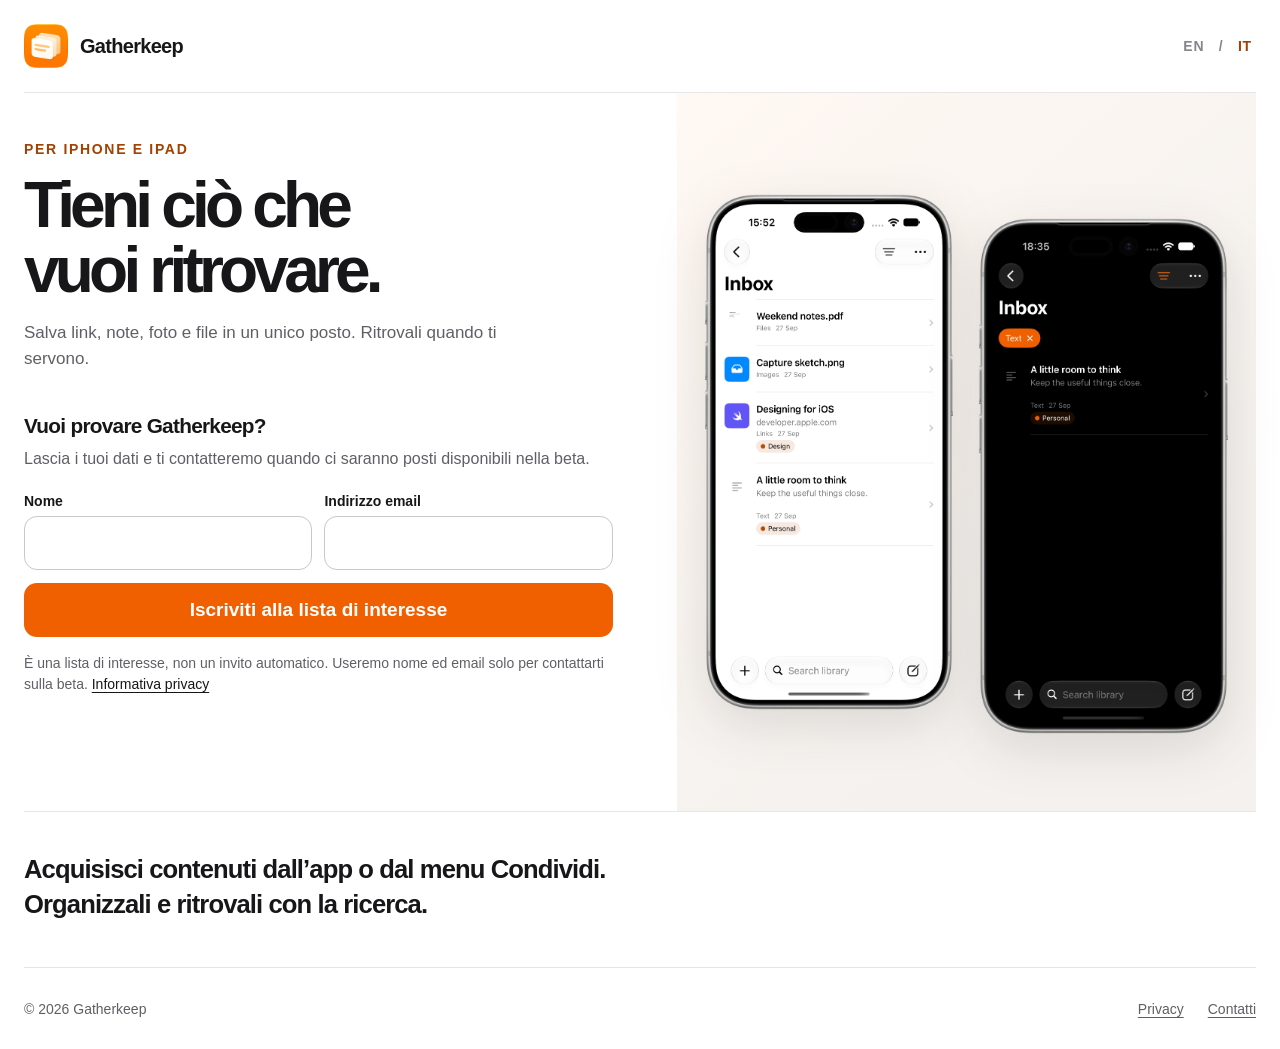
==== it/index.html @ 676057be "Refresh landing page for Gatherkeep brand" ====
<!doctype html>
<html lang="it">
<head>
  <meta charset="utf-8">
  <meta name="viewport" content="width=device-width, initial-scale=1">
  <meta name="theme-color" content="#ffffff" media="(prefers-color-scheme: light)">
  <meta name="theme-color" content="#111113" media="(prefers-color-scheme: dark)">
  <meta name="description" content="Gatherkeep riunisce link, note, foto e file. Lascia i tuoi dati per ricevere notizie sulla beta per iPhone e iPad.">
  <title>Gatherkeep — Tieni ciò che vuoi ritrovare</title>
  <link rel="icon" type="image/png" href="../assets/gatherkeep-icon.png">
  <link rel="canonical" href="https://gerardomaruotti.github.io/gatherkeep-site/it/">
  <link rel="alternate" hreflang="en" href="https://gerardomaruotti.github.io/gatherkeep-site/">
  <link rel="alternate" hreflang="it" href="https://gerardomaruotti.github.io/gatherkeep-site/it/">
  <link rel="stylesheet" href="../assets/style.css">
  <script src="../assets/site.js" defer></script>
</head>
<body>
  <div class="page-shell">
    <header class="site-header">
      <a class="brand" href="./" aria-label="Pagina iniziale Gatherkeep">
        <picture><source media="(prefers-color-scheme: dark)" srcset="../assets/gatherkeep-icon-dark.png"><img src="../assets/gatherkeep-icon.png" width="44" height="44" alt=""></picture>
        <span>Gatherkeep</span>
      </a>
      <nav class="language-nav" aria-label="Lingua">
        <a href="../" lang="en">EN</a>
        <span aria-hidden="true">/</span>
        <a href="./" lang="it" aria-current="page">IT</a>
      </nav>
    </header>

    <main>
      <section class="hero" aria-labelledby="hero-title">
        <div class="hero-copy">
          <p class="eyebrow">Per iPhone e iPad</p>
          <h1 id="hero-title">Tieni ciò che vuoi ritrovare.</h1>
          <p class="intro">Salva link, note, foto e file in un unico posto. Ritrovali quando ti servono.</p>

          <div class="signup-card" id="beta">
            <h2>Vuoi provare Gatherkeep?</h2>
            <p>Lascia i tuoi dati e ti contatteremo quando ci saranno posti disponibili nella beta.</p>
            <form class="signup-form" action="https://formspree.io/f/mvkgrbbk" method="post" data-signup-form data-locale="it">
              <input type="hidden" name="language" value="it">
              <div class="field-row">
                <div class="form-field">
                  <label for="name">Nome</label>
                  <input id="name" name="name" type="text" autocomplete="name" maxlength="120" required>
                </div>
                <div class="form-field">
                  <label for="email">Indirizzo email</label>
                  <input id="email" name="email" type="email" autocomplete="email" maxlength="254" required>
                </div>
              </div>
              <div class="honeypot" aria-hidden="true"><label for="company">Azienda</label><input id="company" name="_gotcha" type="text" tabindex="-1" autocomplete="off"></div>
              <button class="submit-button" type="submit">Iscriviti alla lista di interesse</button>
              <p class="form-message" data-form-message role="status" aria-live="polite" tabindex="-1"></p>
            </form>
            <p class="privacy-hint">È una lista di interesse, non un invito automatico. Useremo nome ed email solo per contattarti sulla beta. <a href="privacy/">Informativa privacy</a></p>
          </div>
        </div>

        <div class="visual-panel">
          <div class="screen-gallery">
            <img class="app-screen" src="../assets/library-framed.png" width="1350" height="2760" alt="La schermata Inbox di Gatherkeep con file, un'immagine, un link e una nota con tag di esempio" fetchpriority="high">
            <img class="app-screen app-screen-filter" src="../assets/filter-framed.png" width="1350" height="2760" alt="La schermata Inbox di Gatherkeep filtrata alle note testuali, con il filtro arancione" loading="lazy">
          </div>
        </div>
      </section>

      <section class="closing" aria-label="Cosa puoi fare con Gatherkeep">
        <p>Acquisisci contenuti dall’app o dal menu Condividi. Organizzali e ritrovali con la ricerca.</p>
      </section>
    </main>

    <footer class="site-footer">
      <span>© <span data-year>2026</span> Gatherkeep</span>
      <a href="privacy/">Privacy</a>
      <a href="mailto:maruotti@icloud.com">Contatti</a>
    </footer>
  </div>
</body>
</html>
---- assets/style.css ----
:root {
  color-scheme: light;
  --accent: #f06000;
  --accent-ink: #a34100;
  --ink: #171719;
  --muted: #5f6065;
  --line: #e6e6e8;
  --soft: #f6f6f7;
  font-family: -apple-system, BlinkMacSystemFont, "Segoe UI", sans-serif;
  font-size: 16px;
}

* { box-sizing: border-box; }
html { scroll-behavior: smooth; }
body { margin: 0; background: #fff; color: var(--ink); }
button, input { font: inherit; }
a { color: inherit; text-underline-offset: .2em; }
a:hover { color: var(--accent-ink); }
button:focus-visible, input:focus-visible, a:focus-visible { outline: 3px solid var(--accent); outline-offset: 3px; }
.page-shell { width: min(100% - 3rem, 1320px); margin: 0 auto; }
.site-header { min-height: 92px; display: flex; align-items: center; justify-content: space-between; gap: 2rem; }
.brand { display: inline-flex; align-items: center; gap: .75rem; text-decoration: none; font-size: 1.25rem; font-weight: 720; letter-spacing: -.035em; }
.brand picture { display: block; }
.brand img { border-radius: 11px; display: block; }
.language-nav { display: flex; align-items: center; gap: .65rem; color: #85858a; font-size: .875rem; font-weight: 700; letter-spacing: .06em; }
.language-nav a { text-decoration: none; padding: .4rem .25rem; }
.language-nav a[aria-current="page"] { color: var(--accent-ink); }
.hero { display: grid; grid-template-columns: minmax(0, 1.06fr) minmax(0, .94fr); min-height: 720px; border-top: 1px solid var(--line); border-bottom: 1px solid var(--line); }
.hero-copy { min-width: 0; padding: 3rem clamp(2rem, 5vw, 5rem) 3rem 0; align-self: start; }
.eyebrow { margin: 0; color: var(--accent-ink); font-size: .875rem; font-weight: 750; letter-spacing: .12em; text-transform: uppercase; }
h1 { max-width: 12ch; margin: 1rem 0 1.1rem; font-size: clamp(3.2rem, 5vw, 5.2rem); line-height: 1.01; letter-spacing: -.075em; font-weight: 760; }
.intro { max-width: 32rem; margin: 0; color: var(--muted); font-size: clamp(1.0625rem, 1.3vw, 1.25rem); line-height: 1.55; }
.signup-card { max-width: 38rem; margin-top: 2.5rem; }
.signup-card h2 { margin: 0 0 .5rem; font-size: 1.3rem; line-height: 1.25; letter-spacing: -.035em; }
.signup-card > p { color: var(--muted); line-height: 1.5; margin: 0 0 1.4rem; }
.field-row { display: grid; grid-template-columns: 1fr 1fr; gap: .75rem; }
.form-field { display: flex; flex-direction: column; gap: .45rem; min-width: 0; }
.form-field label { font-size: .875rem; font-weight: 650; }
.form-field input { height: 3.35rem; width: 100%; border: 1px solid #c8c8cc; border-radius: .8rem; padding: 0 .9rem; background: white; color: var(--ink); }
.form-field input:hover { border-color: #959599; }
.submit-button { margin-top: .85rem; min-height: 3.35rem; width: 100%; border: 0; border-radius: .8rem; padding: .75rem 1rem; background: var(--accent); color: white; font-size: 1.1875rem; font-weight: 720; cursor: pointer; }
.submit-button:hover { background: #a34100; }
.submit-button:disabled { cursor: wait; opacity: .7; }
.form-message { min-height: 0; margin: .8rem 0 0; font-size: .925rem; line-height: 1.5; }
.form-message:empty { display: none; }
.form-message[data-state="success"] { color: #176c42; }
.form-message[data-state="error"] { color: #ae2b1d; }
.signup-card .privacy-hint { margin: 1rem 0 0; font-size: .875rem; line-height: 1.5; }
.privacy-hint a { color: var(--ink); }
.visual-panel { display: grid; place-items: center; min-width: 0; padding: 2.5rem 1.5rem; background: linear-gradient(140deg, #fff8f3, #f4f1ee 75%); }
.screen-gallery { width: min(100%, 560px); display: flex; align-items: center; justify-content: center; gap: clamp(.5rem, 2vw, 1.25rem); }
.app-screen { display: block; width: min(48%, 270px); height: auto; filter: drop-shadow(0 15px 25px #241e1a20); }
.app-screen-filter { transform: translateY(1.5rem); }
.closing { padding: 2.5rem 0 2.8rem; }
.closing p { max-width: 44rem; margin: 0; font-size: clamp(1.2rem, 2vw, 1.75rem); font-weight: 620; line-height: 1.38; letter-spacing: -.035em; }
.site-footer { display: flex; gap: 1.5rem; align-items: center; min-height: 82px; border-top: 1px solid var(--line); color: var(--muted); font-size: .875rem; }
.site-footer a { color: inherit; }
.site-footer a:first-of-type { margin-left: auto; }
.honeypot { position: absolute; left: -10000px; width: 1px; height: 1px; overflow: hidden; }

.privacy-page { max-width: 720px; min-height: calc(100svh - 190px); padding: clamp(3rem, 7vw, 6rem) 0; }
.privacy-page h1 { max-width: none; font-size: clamp(2.6rem, 5vw, 4.5rem); }
.privacy-page h2 { margin: 2.2rem 0 .5rem; font-size: 1.2rem; }
.privacy-page p, .privacy-page li { color: var(--muted); font-size: 1rem; line-height: 1.65; }
.privacy-page ul { padding-left: 1.4rem; }

@media (max-width: 900px) {
  .hero { display: flex; flex-direction: column; }
  .hero-copy { padding: 4rem 0 3.75rem; }
  h1 { max-width: 13ch; }
  .visual-panel { min-height: 560px; }
}
@media (max-width: 600px) {
  .page-shell { width: min(100% - 2rem, 1320px); }
  .site-header { min-height: 82px; }
  .brand { font-size: 1.15rem; }
  .brand img { width: 38px; height: 38px; }
  .hero-copy { padding: 3rem 0 3.25rem; }
  h1 { font-size: clamp(3.05rem, 12vw, 4.6rem); max-width: 12ch; }
  .field-row { grid-template-columns: 1fr; gap: .9rem; }
  .signup-card { margin-top: 3rem; }
  .visual-panel { min-height: 440px; padding: 2.5rem .6rem; }
  .closing { padding: 2rem 0; }
  .site-footer { flex-wrap: wrap; gap: 1rem; padding: 1.5rem 0; }
  .site-footer a:first-of-type { margin-left: 0; }
  .site-footer span:first-child { flex-basis: 100%; }
}
@media (prefers-reduced-motion: reduce) { html { scroll-behavior: auto; } }
@media (prefers-color-scheme: dark) {
  :root { color-scheme: dark; --ink: #f5f5f6; --muted: #b6b6bb; --line: #38383d; --soft: #242428; --accent-ink: #ffb366; }
  body { background: #111113; }
  .language-nav { color: #a3a3a9; }
  .form-field input { background: #1f1f23; border-color: #68686e; color: var(--ink); }
  .form-field input:hover { border-color: #a1a1a8; }
  .form-message[data-state="success"] { color: #8ad9aa; }
  .form-message[data-state="error"] { color: #ff9c91; }
  .visual-panel { background: linear-gradient(140deg, #292626, #1b1b1e 70%); }
}
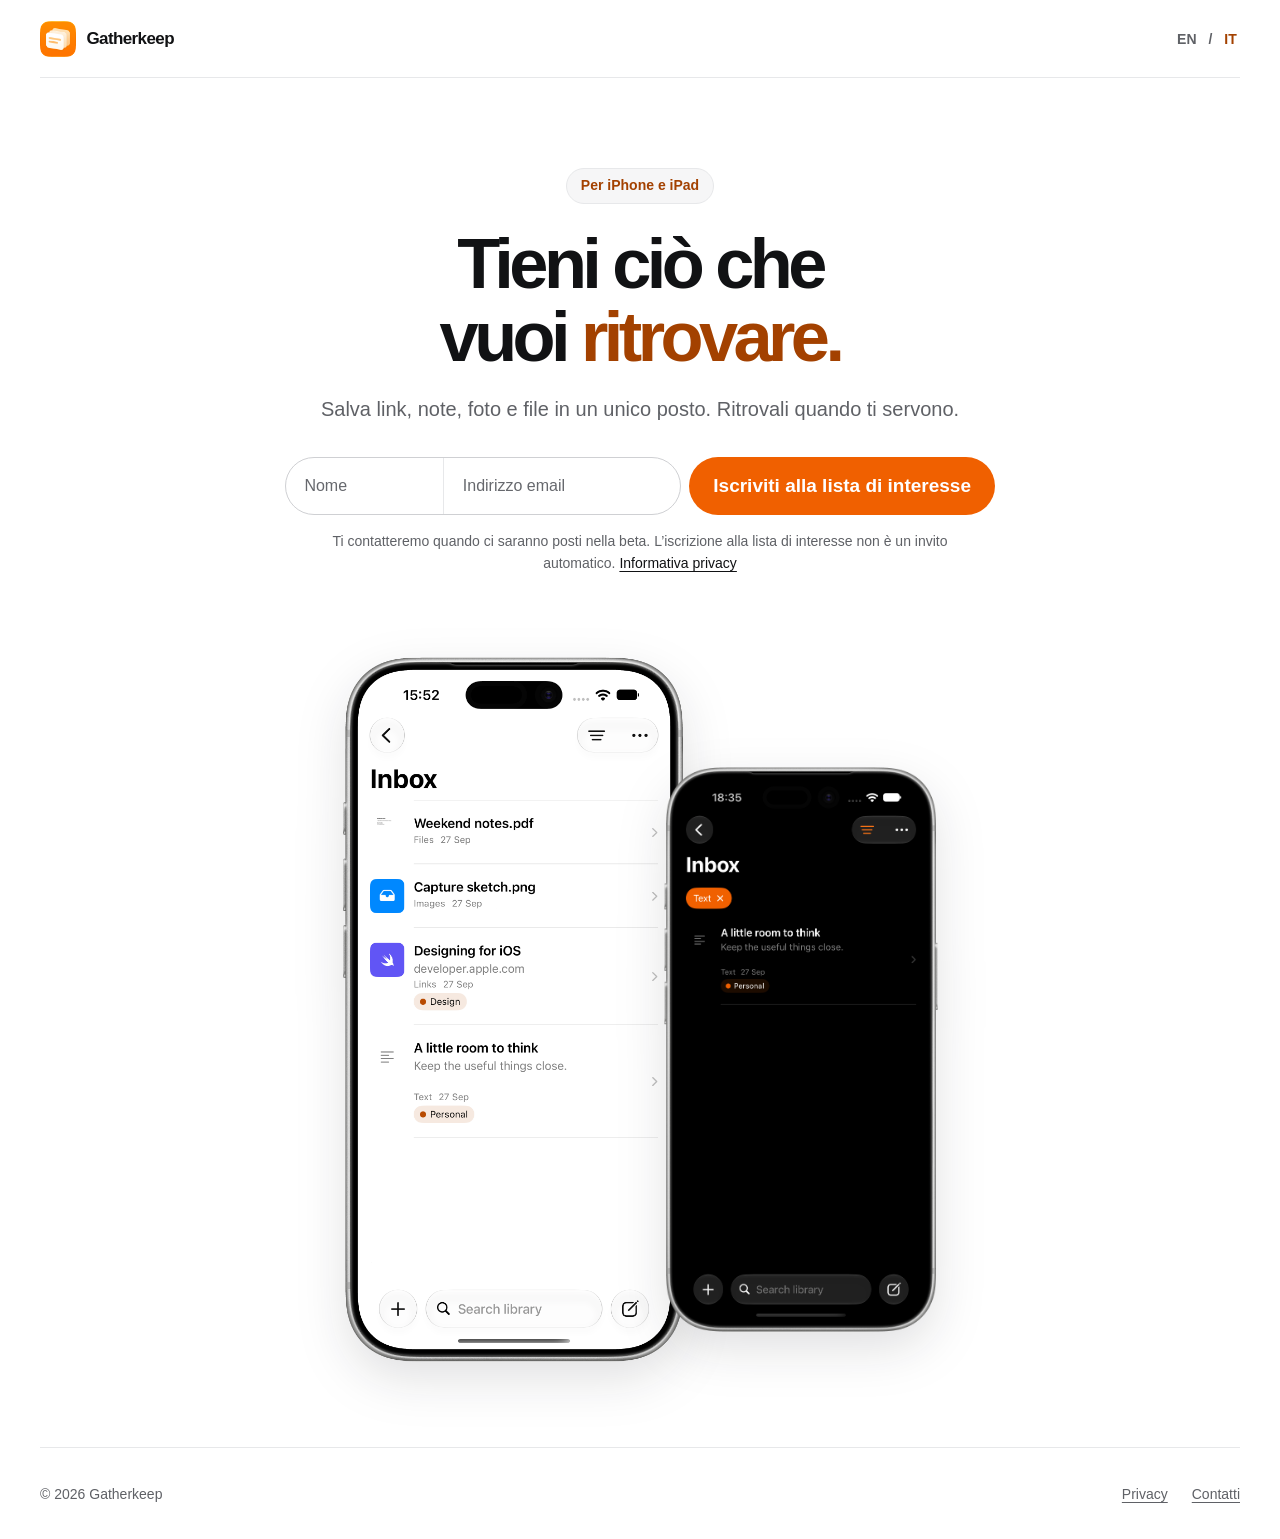
==== commit 7c05ba1c: "Simplify landing page around centered signup hero" ====
--- a/it/index.html
+++ b/it/index.html
@@ -32,29 +32,27 @@
       <section class="hero" aria-labelledby="hero-title">
         <div class="hero-copy">
           <p class="eyebrow">Per iPhone e iPad</p>
-          <h1 id="hero-title">Tieni ciò che vuoi ritrovare.</h1>
+          <h1 id="hero-title">Tieni ciò che vuoi <span class="accent-word">ritrovare.</span></h1>
           <p class="intro">Salva link, note, foto e file in un unico posto. Ritrovali quando ti servono.</p>
 
           <div class="signup-card" id="beta">
-            <h2>Vuoi provare Gatherkeep?</h2>
-            <p>Lascia i tuoi dati e ti contatteremo quando ci saranno posti disponibili nella beta.</p>
-            <form class="signup-form" action="https://formspree.io/f/mvkgrbbk" method="post" data-signup-form data-locale="it">
+            <form class="signup-form" action="https://formspree.io/f/mvkgrbbk" method="post" aria-label="Iscriviti alla lista di interesse per la beta" data-signup-form data-locale="it">
               <input type="hidden" name="language" value="it">
               <div class="field-row">
                 <div class="form-field">
                   <label for="name">Nome</label>
-                  <input id="name" name="name" type="text" autocomplete="name" maxlength="120" required>
+                  <input id="name" name="name" type="text" autocomplete="name" placeholder="Nome" maxlength="120" required>
                 </div>
                 <div class="form-field">
                   <label for="email">Indirizzo email</label>
-                  <input id="email" name="email" type="email" autocomplete="email" maxlength="254" required>
+                  <input id="email" name="email" type="email" autocomplete="email" placeholder="Indirizzo email" maxlength="254" required>
                 </div>
               </div>
               <div class="honeypot" aria-hidden="true"><label for="company">Azienda</label><input id="company" name="_gotcha" type="text" tabindex="-1" autocomplete="off"></div>
               <button class="submit-button" type="submit">Iscriviti alla lista di interesse</button>
               <p class="form-message" data-form-message role="status" aria-live="polite" tabindex="-1"></p>
             </form>
-            <p class="privacy-hint">È una lista di interesse, non un invito automatico. Useremo nome ed email solo per contattarti sulla beta. <a href="privacy/">Informativa privacy</a></p>
+            <p class="privacy-hint">Ti contatteremo quando ci saranno posti nella beta. L’iscrizione alla lista di interesse non è un invito automatico. <a href="privacy/">Informativa privacy</a></p>
           </div>
         </div>
 
@@ -66,9 +64,6 @@
         </div>
       </section>
 
-      <section class="closing" aria-label="Cosa puoi fare con Gatherkeep">
-        <p>Acquisisci contenuti dall’app o dal menu Condividi. Organizzali e ritrovali con la ricerca.</p>
-      </section>
     </main>
 
     <footer class="site-footer">
--- a/assets/style.css
+++ b/assets/style.css
@@ -2,97 +2,97 @@
   color-scheme: light;
   --accent: #f06000;
   --accent-ink: #a34100;
-  --ink: #171719;
-  --muted: #5f6065;
-  --line: #e6e6e8;
+  --ink: #111214;
+  --muted: #5f6166;
+  --line: #e7e8ea;
   --soft: #f6f6f7;
+  --surface: #ffffff;
   font-family: -apple-system, BlinkMacSystemFont, "Segoe UI", sans-serif;
   font-size: 16px;
 }
 
 * { box-sizing: border-box; }
 html { scroll-behavior: smooth; }
-body { margin: 0; background: #fff; color: var(--ink); }
+body { margin: 0; background: var(--surface); color: var(--ink); }
 button, input { font: inherit; }
 a { color: inherit; text-underline-offset: .2em; }
 a:hover { color: var(--accent-ink); }
-button:focus-visible, input:focus-visible, a:focus-visible { outline: 3px solid var(--accent); outline-offset: 3px; }
-.page-shell { width: min(100% - 3rem, 1320px); margin: 0 auto; }
-.site-header { min-height: 92px; display: flex; align-items: center; justify-content: space-between; gap: 2rem; }
-.brand { display: inline-flex; align-items: center; gap: .75rem; text-decoration: none; font-size: 1.25rem; font-weight: 720; letter-spacing: -.035em; }
-.brand picture { display: block; }
-.brand img { border-radius: 11px; display: block; }
-.language-nav { display: flex; align-items: center; gap: .65rem; color: #85858a; font-size: .875rem; font-weight: 700; letter-spacing: .06em; }
-.language-nav a { text-decoration: none; padding: .4rem .25rem; }
+button:focus-visible, input:focus-visible, a:focus-visible { outline: 3px solid var(--accent-ink); outline-offset: 3px; }
+.page-shell { width: min(100% - 3rem, 1200px); margin: 0 auto; }
+.site-header { min-height: 78px; display: flex; align-items: center; justify-content: space-between; gap: 2rem; border-bottom: 1px solid var(--line); }
+.brand { display: inline-flex; align-items: center; gap: .65rem; text-decoration: none; font-size: 1.0625rem; font-weight: 700; letter-spacing: -.035em; }
+.brand picture, .brand img { display: block; }
+.brand img { width: 36px; height: 36px; border-radius: 8px; }
+.language-nav { display: flex; align-items: center; gap: .55rem; color: var(--muted); font-size: .875rem; font-weight: 650; }
+.language-nav a { text-decoration: none; padding: .45rem .2rem; }
 .language-nav a[aria-current="page"] { color: var(--accent-ink); }
-.hero { display: grid; grid-template-columns: minmax(0, 1.06fr) minmax(0, .94fr); min-height: 720px; border-top: 1px solid var(--line); border-bottom: 1px solid var(--line); }
-.hero-copy { min-width: 0; padding: 3rem clamp(2rem, 5vw, 5rem) 3rem 0; align-self: start; }
-.eyebrow { margin: 0; color: var(--accent-ink); font-size: .875rem; font-weight: 750; letter-spacing: .12em; text-transform: uppercase; }
-h1 { max-width: 12ch; margin: 1rem 0 1.1rem; font-size: clamp(3.2rem, 5vw, 5.2rem); line-height: 1.01; letter-spacing: -.075em; font-weight: 760; }
-.intro { max-width: 32rem; margin: 0; color: var(--muted); font-size: clamp(1.0625rem, 1.3vw, 1.25rem); line-height: 1.55; }
-.signup-card { max-width: 38rem; margin-top: 2.5rem; }
-.signup-card h2 { margin: 0 0 .5rem; font-size: 1.3rem; line-height: 1.25; letter-spacing: -.035em; }
-.signup-card > p { color: var(--muted); line-height: 1.5; margin: 0 0 1.4rem; }
-.field-row { display: grid; grid-template-columns: 1fr 1fr; gap: .75rem; }
-.form-field { display: flex; flex-direction: column; gap: .45rem; min-width: 0; }
-.form-field label { font-size: .875rem; font-weight: 650; }
-.form-field input { height: 3.35rem; width: 100%; border: 1px solid #c8c8cc; border-radius: .8rem; padding: 0 .9rem; background: white; color: var(--ink); }
-.form-field input:hover { border-color: #959599; }
-.submit-button { margin-top: .85rem; min-height: 3.35rem; width: 100%; border: 0; border-radius: .8rem; padding: .75rem 1rem; background: var(--accent); color: white; font-size: 1.1875rem; font-weight: 720; cursor: pointer; }
-.submit-button:hover { background: #a34100; }
+
+.hero { text-align: center; }
+.hero-copy { max-width: 850px; margin: 0 auto; padding: clamp(4.5rem, 7vw, 6.5rem) 0 0; }
+.eyebrow { display: inline-flex; align-items: center; justify-content: center; margin: 0; padding: .55rem .85rem; border: 1px solid var(--line); border-radius: 999px; background: var(--soft); color: var(--accent-ink); font-size: .875rem; font-weight: 650; line-height: 1.2; }
+h1 { max-width: 15ch; margin: 1.45rem auto 1.25rem; font-size: clamp(2.75rem, 6vw, 4.4rem); line-height: 1.04; letter-spacing: -.065em; font-weight: 760; text-wrap: balance; }
+.accent-word { color: var(--accent-ink); }
+.intro { max-width: 40rem; margin: 0 auto; color: var(--muted); font-size: clamp(1.125rem, 1.8vw, 1.25rem); line-height: 1.55; text-wrap: pretty; }
+.signup-card { max-width: 710px; margin: 2rem auto 0; }
+.signup-form { display: grid; grid-template-columns: minmax(0, 1fr) auto; align-items: start; gap: .55rem; }
+.field-row { display: grid; grid-template-columns: minmax(0, .8fr) minmax(0, 1.2fr); min-width: 0; border: 1px solid #cfd0d3; border-radius: 999px; background: var(--surface); overflow: hidden; }
+.field-row:focus-within { border-color: var(--accent-ink); }
+.form-field { min-width: 0; }
+.form-field + .form-field { border-left: 1px solid var(--line); }
+.form-field label { position: absolute; width: 1px; height: 1px; padding: 0; margin: -1px; overflow: hidden; clip: rect(0, 0, 0, 0); white-space: nowrap; border: 0; }
+.form-field input { display: block; width: 100%; height: 3.55rem; min-width: 0; border: 0; border-radius: 999px; padding: 0 1.15rem; background: transparent; color: var(--ink); font-size: 1rem; }
+.form-field input::placeholder { color: #66686d; opacity: 1; }
+.form-field input:focus-visible { outline-offset: -3px; }
+.submit-button { min-height: 3.65rem; border: 0; border-radius: 999px; padding: .65rem 1.5rem; background: var(--accent); color: white; font-size: 1.1875rem; font-weight: 720; white-space: nowrap; cursor: pointer; }
+.submit-button:hover { background: #a34100; color: white; }
 .submit-button:disabled { cursor: wait; opacity: .7; }
-.form-message { min-height: 0; margin: .8rem 0 0; font-size: .925rem; line-height: 1.5; }
+.form-message { grid-column: 1 / -1; margin: .25rem 0 0; font-size: .9375rem; line-height: 1.5; }
 .form-message:empty { display: none; }
 .form-message[data-state="success"] { color: #176c42; }
 .form-message[data-state="error"] { color: #ae2b1d; }
-.signup-card .privacy-hint { margin: 1rem 0 0; font-size: .875rem; line-height: 1.5; }
+.privacy-hint { max-width: 40rem; margin: 1rem auto 0; color: var(--muted); font-size: .875rem; line-height: 1.55; }
 .privacy-hint a { color: var(--ink); }
-.visual-panel { display: grid; place-items: center; min-width: 0; padding: 2.5rem 1.5rem; background: linear-gradient(140deg, #fff8f3, #f4f1ee 75%); }
-.screen-gallery { width: min(100%, 560px); display: flex; align-items: center; justify-content: center; gap: clamp(.5rem, 2vw, 1.25rem); }
-.app-screen { display: block; width: min(48%, 270px); height: auto; filter: drop-shadow(0 15px 25px #241e1a20); }
-.app-screen-filter { transform: translateY(1.5rem); }
-.closing { padding: 2.5rem 0 2.8rem; }
-.closing p { max-width: 44rem; margin: 0; font-size: clamp(1.2rem, 2vw, 1.75rem); font-weight: 620; line-height: 1.38; letter-spacing: -.035em; }
-.site-footer { display: flex; gap: 1.5rem; align-items: center; min-height: 82px; border-top: 1px solid var(--line); color: var(--muted); font-size: .875rem; }
+.honeypot { position: absolute; left: -10000px; width: 1px; height: 1px; overflow: hidden; }
+
+.visual-panel { display: flex; justify-content: center; margin: clamp(3.5rem, 6vw, 5.5rem) auto 0; }
+.screen-gallery { width: min(100%, 680px); display: flex; align-items: center; justify-content: center; padding: 0 1rem 2.5rem; }
+.app-screen { display: block; width: 55%; max-width: 350px; height: auto; filter: drop-shadow(0 18px 24px #10111420); }
+.app-screen-filter { width: 44%; max-width: 280px; margin-left: -1.7rem; transform: translateY(2.5rem); }
+.site-footer { display: flex; gap: 1.5rem; align-items: center; min-height: 92px; margin-top: 2.5rem; border-top: 1px solid var(--line); color: var(--muted); font-size: .875rem; }
 .site-footer a { color: inherit; }
 .site-footer a:first-of-type { margin-left: auto; }
-.honeypot { position: absolute; left: -10000px; width: 1px; height: 1px; overflow: hidden; }
 
-.privacy-page { max-width: 720px; min-height: calc(100svh - 190px); padding: clamp(3rem, 7vw, 6rem) 0; }
-.privacy-page h1 { max-width: none; font-size: clamp(2.6rem, 5vw, 4.5rem); }
+.privacy-page { max-width: 720px; min-height: calc(100svh - 195px); padding: clamp(3rem, 7vw, 6rem) 0; }
+.privacy-page h1 { max-width: none; margin: 1.5rem 0 1.25rem; font-size: clamp(2.6rem, 5vw, 4rem); text-align: left; }
 .privacy-page h2 { margin: 2.2rem 0 .5rem; font-size: 1.2rem; }
 .privacy-page p, .privacy-page li { color: var(--muted); font-size: 1rem; line-height: 1.65; }
 .privacy-page ul { padding-left: 1.4rem; }
 
-@media (max-width: 900px) {
-  .hero { display: flex; flex-direction: column; }
-  .hero-copy { padding: 4rem 0 3.75rem; }
-  h1 { max-width: 13ch; }
-  .visual-panel { min-height: 560px; }
+@media (max-width: 720px) {
+  .page-shell { width: min(100% - 2.5rem, 1200px); }
+  .site-header { min-height: 72px; }
+  .hero-copy { padding-top: 2.25rem; }
+  .signup-form { grid-template-columns: 1fr; }
+  .submit-button { width: 100%; }
+  .visual-panel { margin-top: 3.5rem; }
+  .screen-gallery { width: min(100%, 520px); }
 }
-@media (max-width: 600px) {
-  .page-shell { width: min(100% - 2rem, 1320px); }
-  .site-header { min-height: 82px; }
-  .brand { font-size: 1.15rem; }
-  .brand img { width: 38px; height: 38px; }
-  .hero-copy { padding: 3rem 0 3.25rem; }
-  h1 { font-size: clamp(3.05rem, 12vw, 4.6rem); max-width: 12ch; }
-  .field-row { grid-template-columns: 1fr; gap: .9rem; }
-  .signup-card { margin-top: 3rem; }
-  .visual-panel { min-height: 440px; padding: 2.5rem .6rem; }
-  .closing { padding: 2rem 0; }
+@media (max-width: 420px) {
+  .page-shell { width: min(100% - 2rem, 1200px); }
+  .brand span { font-size: 1rem; }
+  h1 { font-size: clamp(2.55rem, 11vw, 2.75rem); }
+  .form-field input { padding: 0 .85rem; }
+  .screen-gallery { padding-inline: 0; }
+  .app-screen-filter { margin-left: -.9rem; transform: translateY(1.5rem); }
   .site-footer { flex-wrap: wrap; gap: 1rem; padding: 1.5rem 0; }
   .site-footer a:first-of-type { margin-left: 0; }
   .site-footer span:first-child { flex-basis: 100%; }
 }
 @media (prefers-reduced-motion: reduce) { html { scroll-behavior: auto; } }
 @media (prefers-color-scheme: dark) {
-  :root { color-scheme: dark; --ink: #f5f5f6; --muted: #b6b6bb; --line: #38383d; --soft: #242428; --accent-ink: #ffb366; }
-  body { background: #111113; }
-  .language-nav { color: #a3a3a9; }
-  .form-field input { background: #1f1f23; border-color: #68686e; color: var(--ink); }
-  .form-field input:hover { border-color: #a1a1a8; }
+  :root { color-scheme: dark; --ink: #f5f5f6; --muted: #b6b6bb; --line: #34353a; --soft: #212226; --surface: #111214; --accent-ink: #ffb366; }
+  .field-row { border-color: #68696f; background: #1c1d21; }
+  .form-field input::placeholder { color: #aeb0b5; }
   .form-message[data-state="success"] { color: #8ad9aa; }
   .form-message[data-state="error"] { color: #ff9c91; }
-  .visual-panel { background: linear-gradient(140deg, #292626, #1b1b1e 70%); }
 }
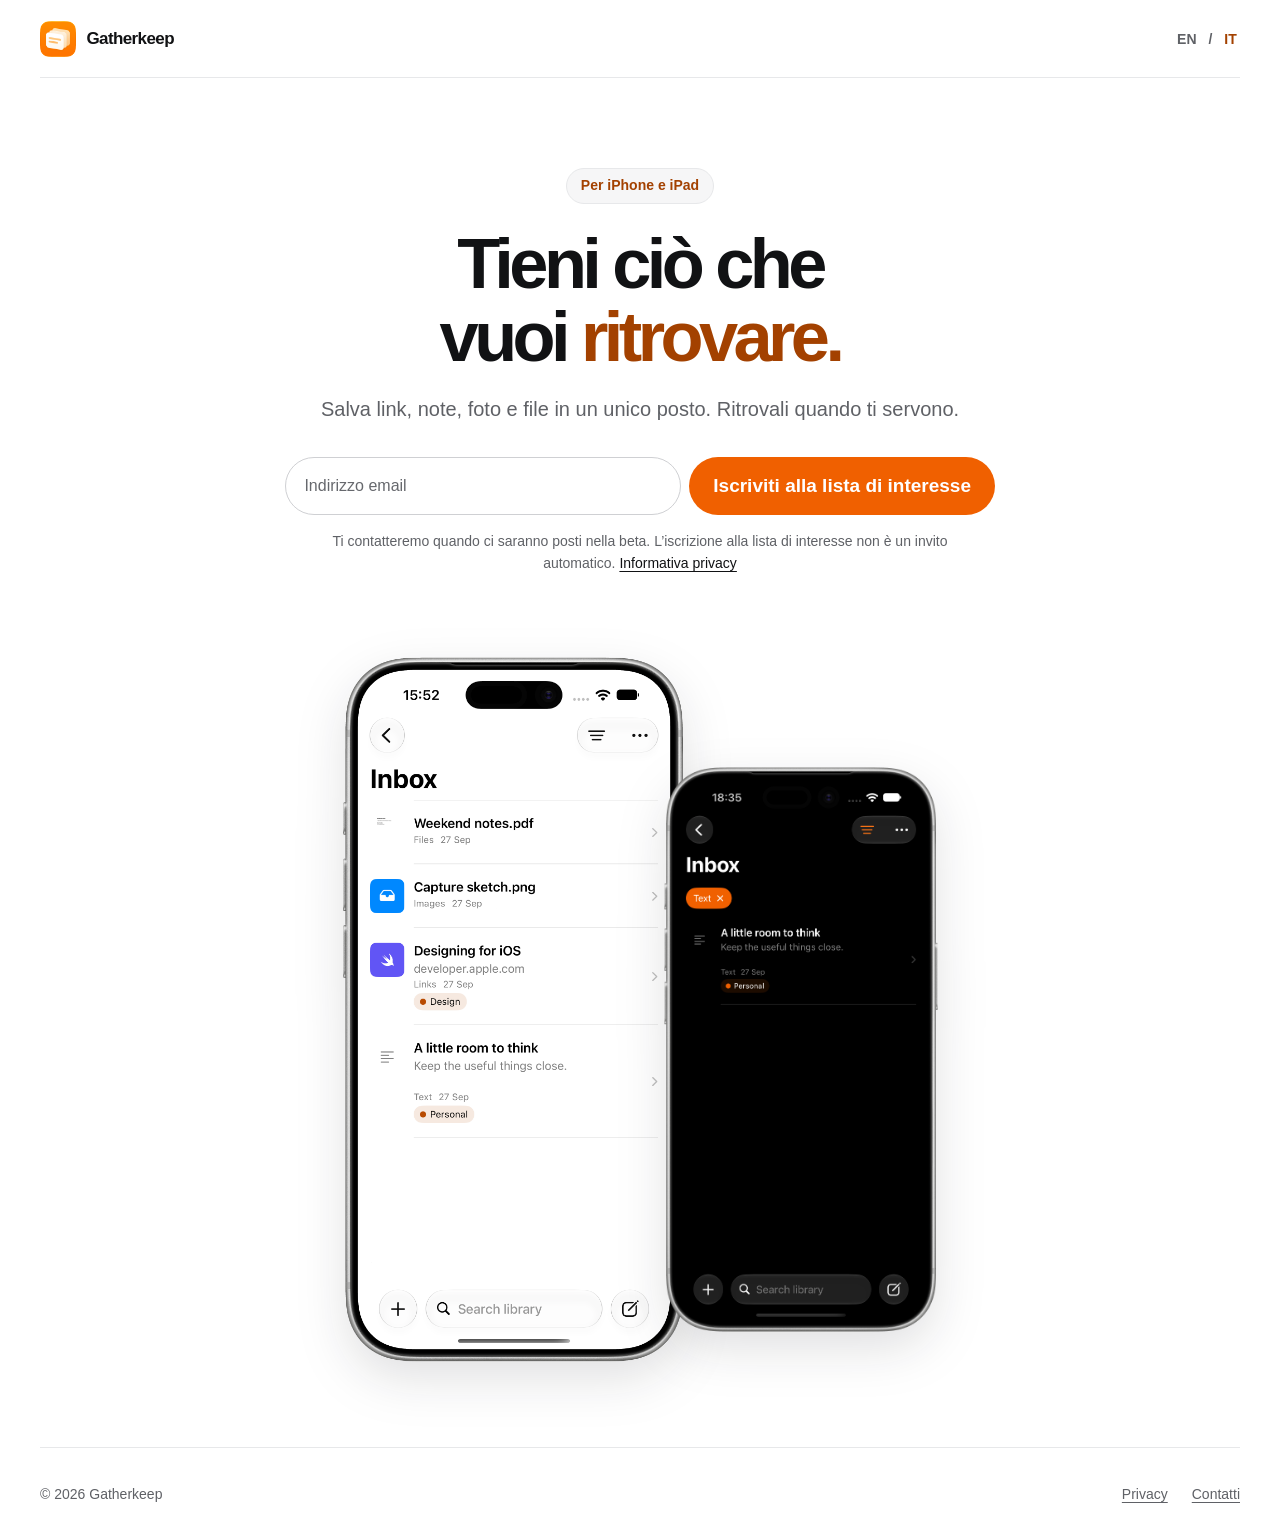
==== commit 0df5c5f8: "Collect only email for beta interest" ====
--- a/it/index.html
+++ b/it/index.html
@@ -5,7 +5,7 @@
   <meta name="viewport" content="width=device-width, initial-scale=1">
   <meta name="theme-color" content="#ffffff" media="(prefers-color-scheme: light)">
   <meta name="theme-color" content="#111113" media="(prefers-color-scheme: dark)">
-  <meta name="description" content="Gatherkeep riunisce link, note, foto e file. Lascia i tuoi dati per ricevere notizie sulla beta per iPhone e iPad.">
+  <meta name="description" content="Gatherkeep riunisce link, note, foto e file. Lascia il tuo indirizzo email per ricevere notizie sulla beta per iPhone e iPad.">
   <title>Gatherkeep — Tieni ciò che vuoi ritrovare</title>
   <link rel="icon" type="image/png" href="../assets/gatherkeep-icon.png">
   <link rel="canonical" href="https://gerardomaruotti.github.io/gatherkeep-site/it/">
@@ -40,10 +40,6 @@
               <input type="hidden" name="language" value="it">
               <div class="field-row">
                 <div class="form-field">
-                  <label for="name">Nome</label>
-                  <input id="name" name="name" type="text" autocomplete="name" placeholder="Nome" maxlength="120" required>
-                </div>
-                <div class="form-field">
                   <label for="email">Indirizzo email</label>
                   <input id="email" name="email" type="email" autocomplete="email" placeholder="Indirizzo email" maxlength="254" required>
                 </div>
--- a/assets/style.css
+++ b/assets/style.css
@@ -35,10 +35,9 @@
 .intro { max-width: 40rem; margin: 0 auto; color: var(--muted); font-size: clamp(1.125rem, 1.8vw, 1.25rem); line-height: 1.55; text-wrap: pretty; }
 .signup-card { max-width: 710px; margin: 2rem auto 0; }
 .signup-form { display: grid; grid-template-columns: minmax(0, 1fr) auto; align-items: start; gap: .55rem; }
-.field-row { display: grid; grid-template-columns: minmax(0, .8fr) minmax(0, 1.2fr); min-width: 0; border: 1px solid #cfd0d3; border-radius: 999px; background: var(--surface); overflow: hidden; }
+.field-row { min-width: 0; border: 1px solid #cfd0d3; border-radius: 999px; background: var(--surface); overflow: hidden; }
 .field-row:focus-within { border-color: var(--accent-ink); }
 .form-field { min-width: 0; }
-.form-field + .form-field { border-left: 1px solid var(--line); }
 .form-field label { position: absolute; width: 1px; height: 1px; padding: 0; margin: -1px; overflow: hidden; clip: rect(0, 0, 0, 0); white-space: nowrap; border: 0; }
 .form-field input { display: block; width: 100%; height: 3.55rem; min-width: 0; border: 0; border-radius: 999px; padding: 0 1.15rem; background: transparent; color: var(--ink); font-size: 1rem; }
 .form-field input::placeholder { color: #66686d; opacity: 1; }
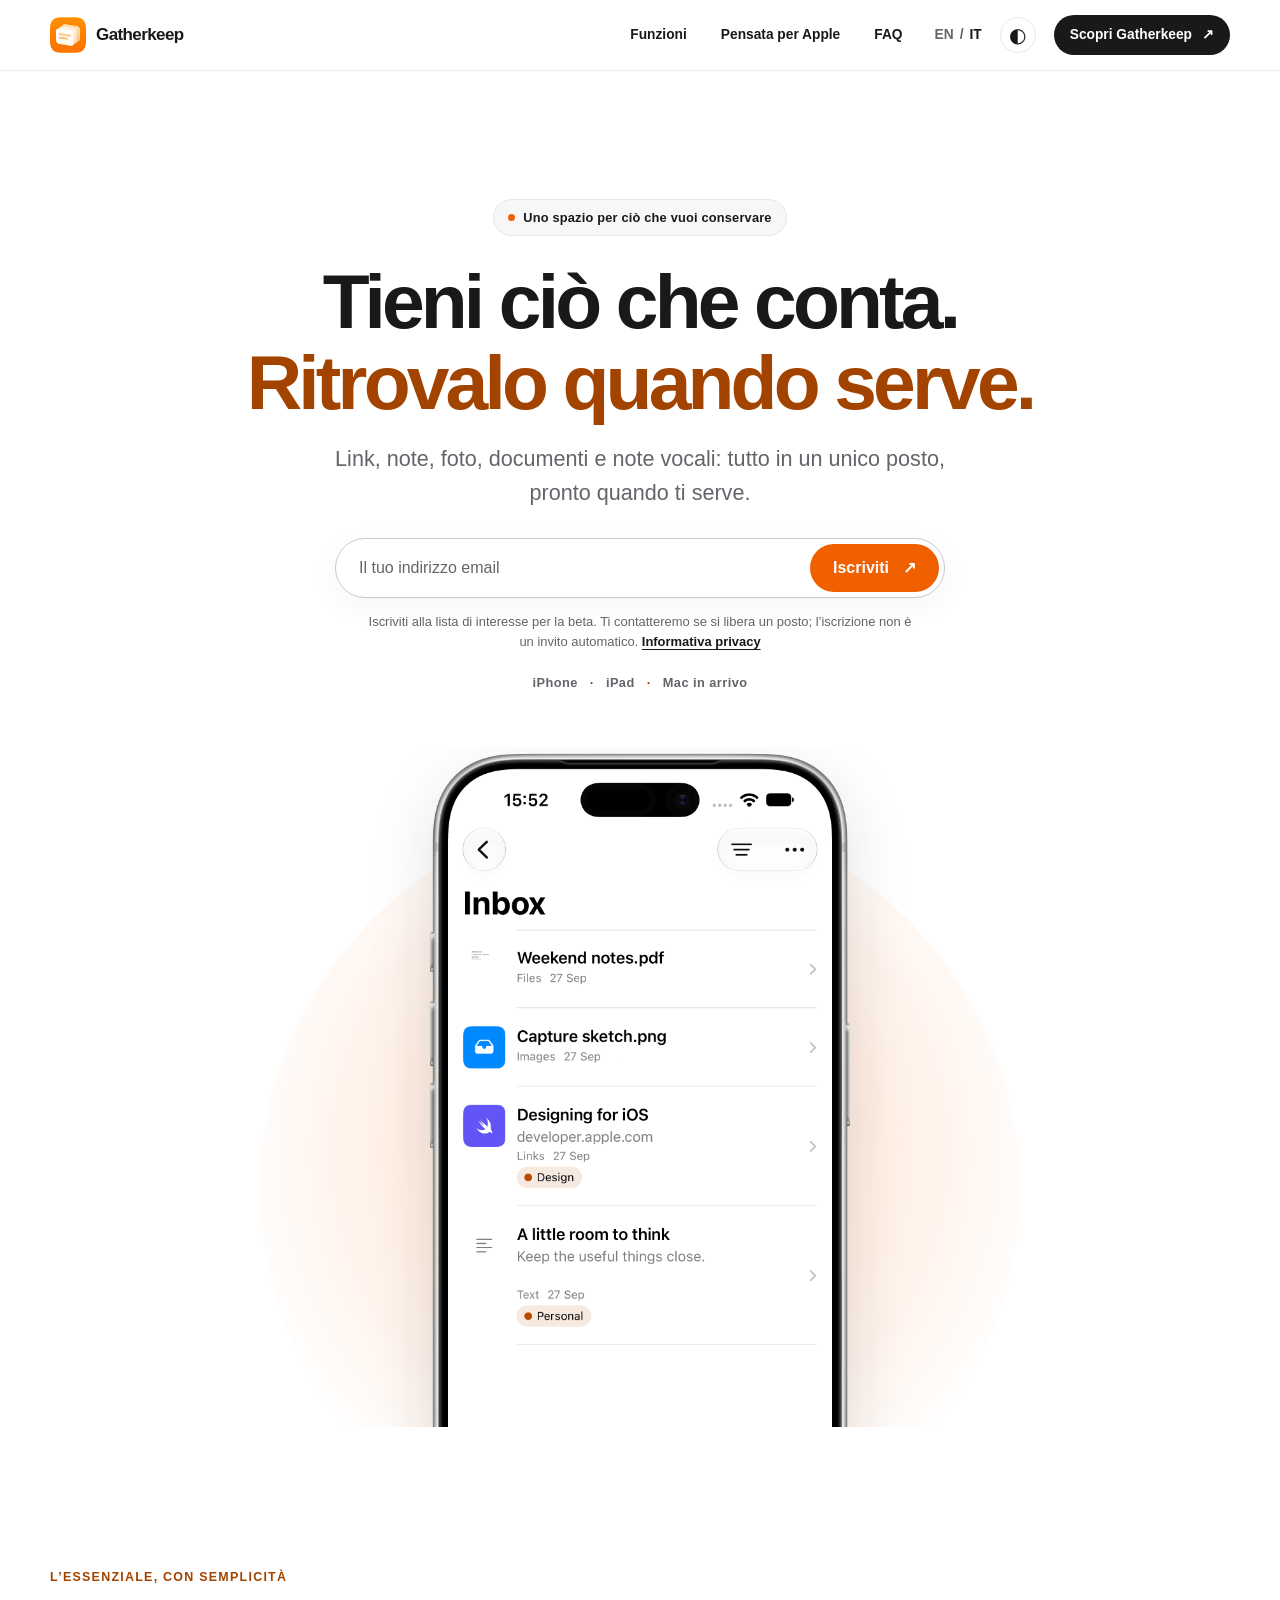
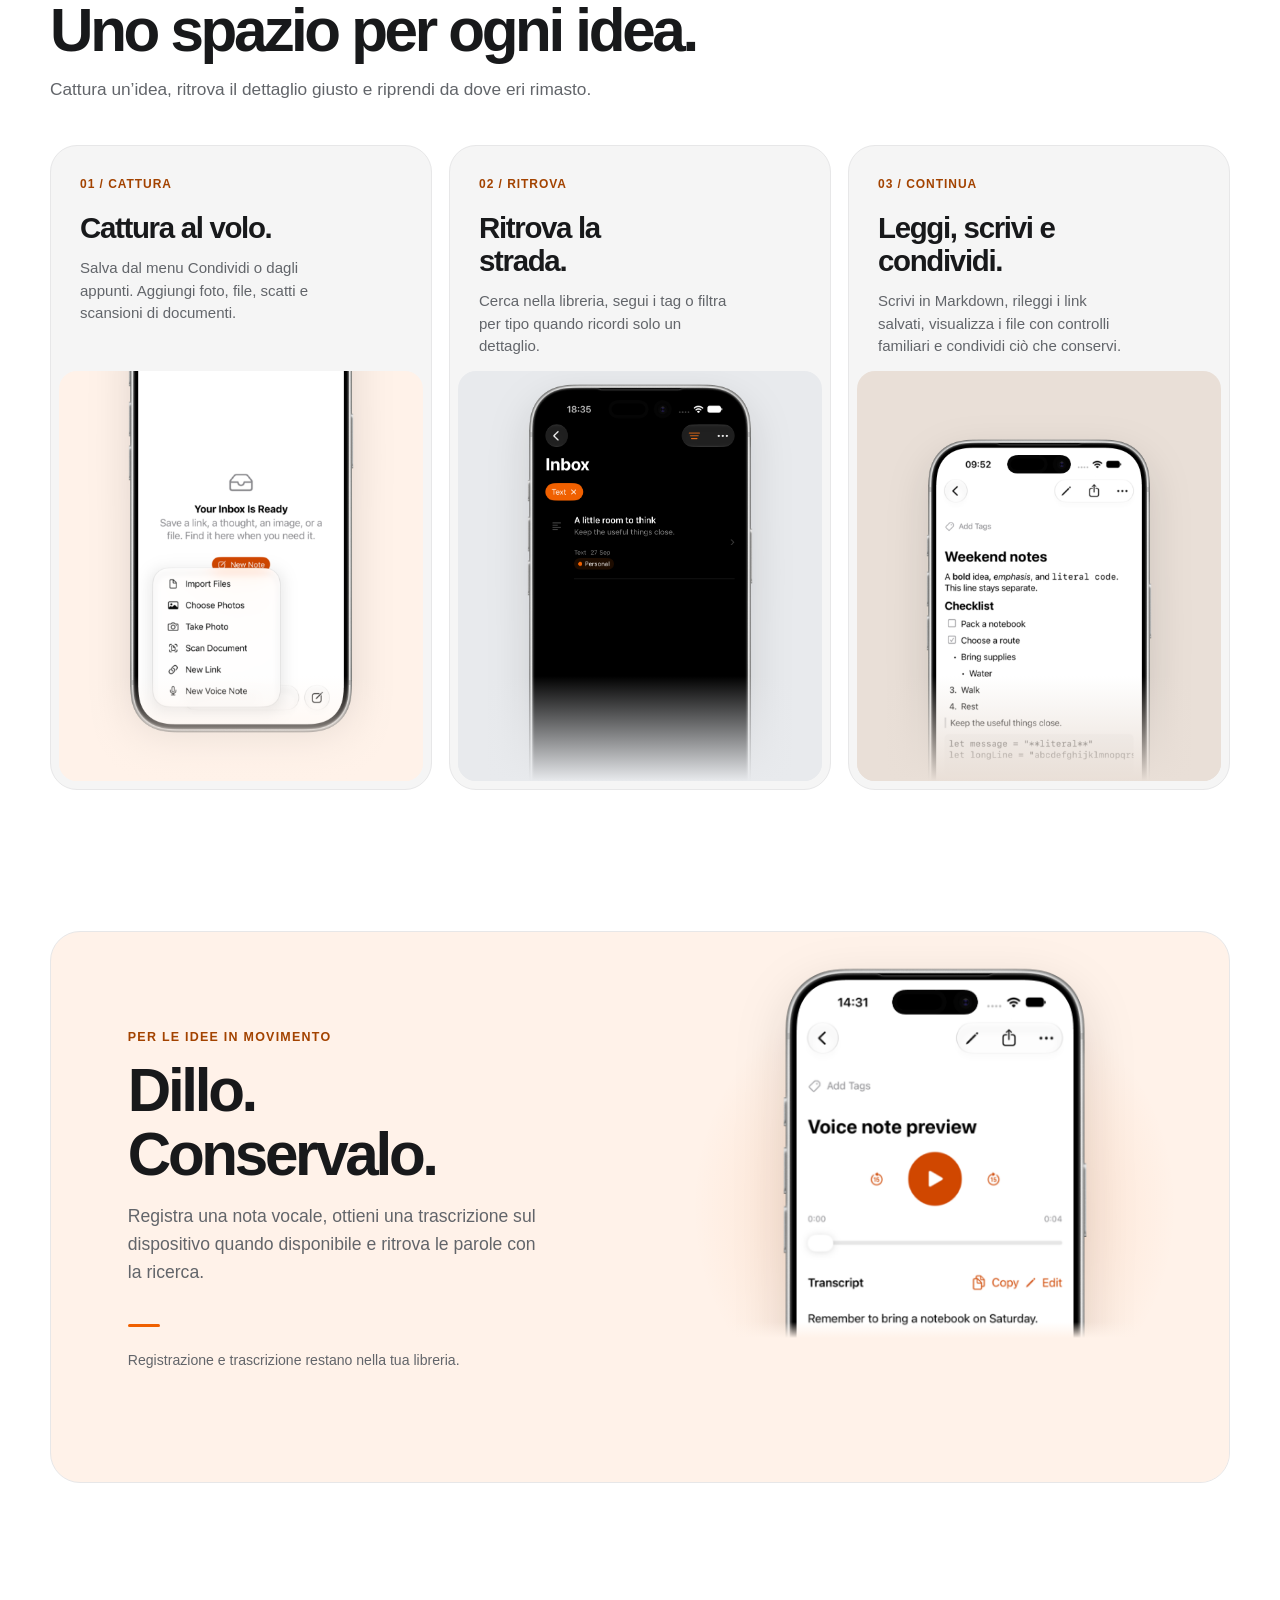
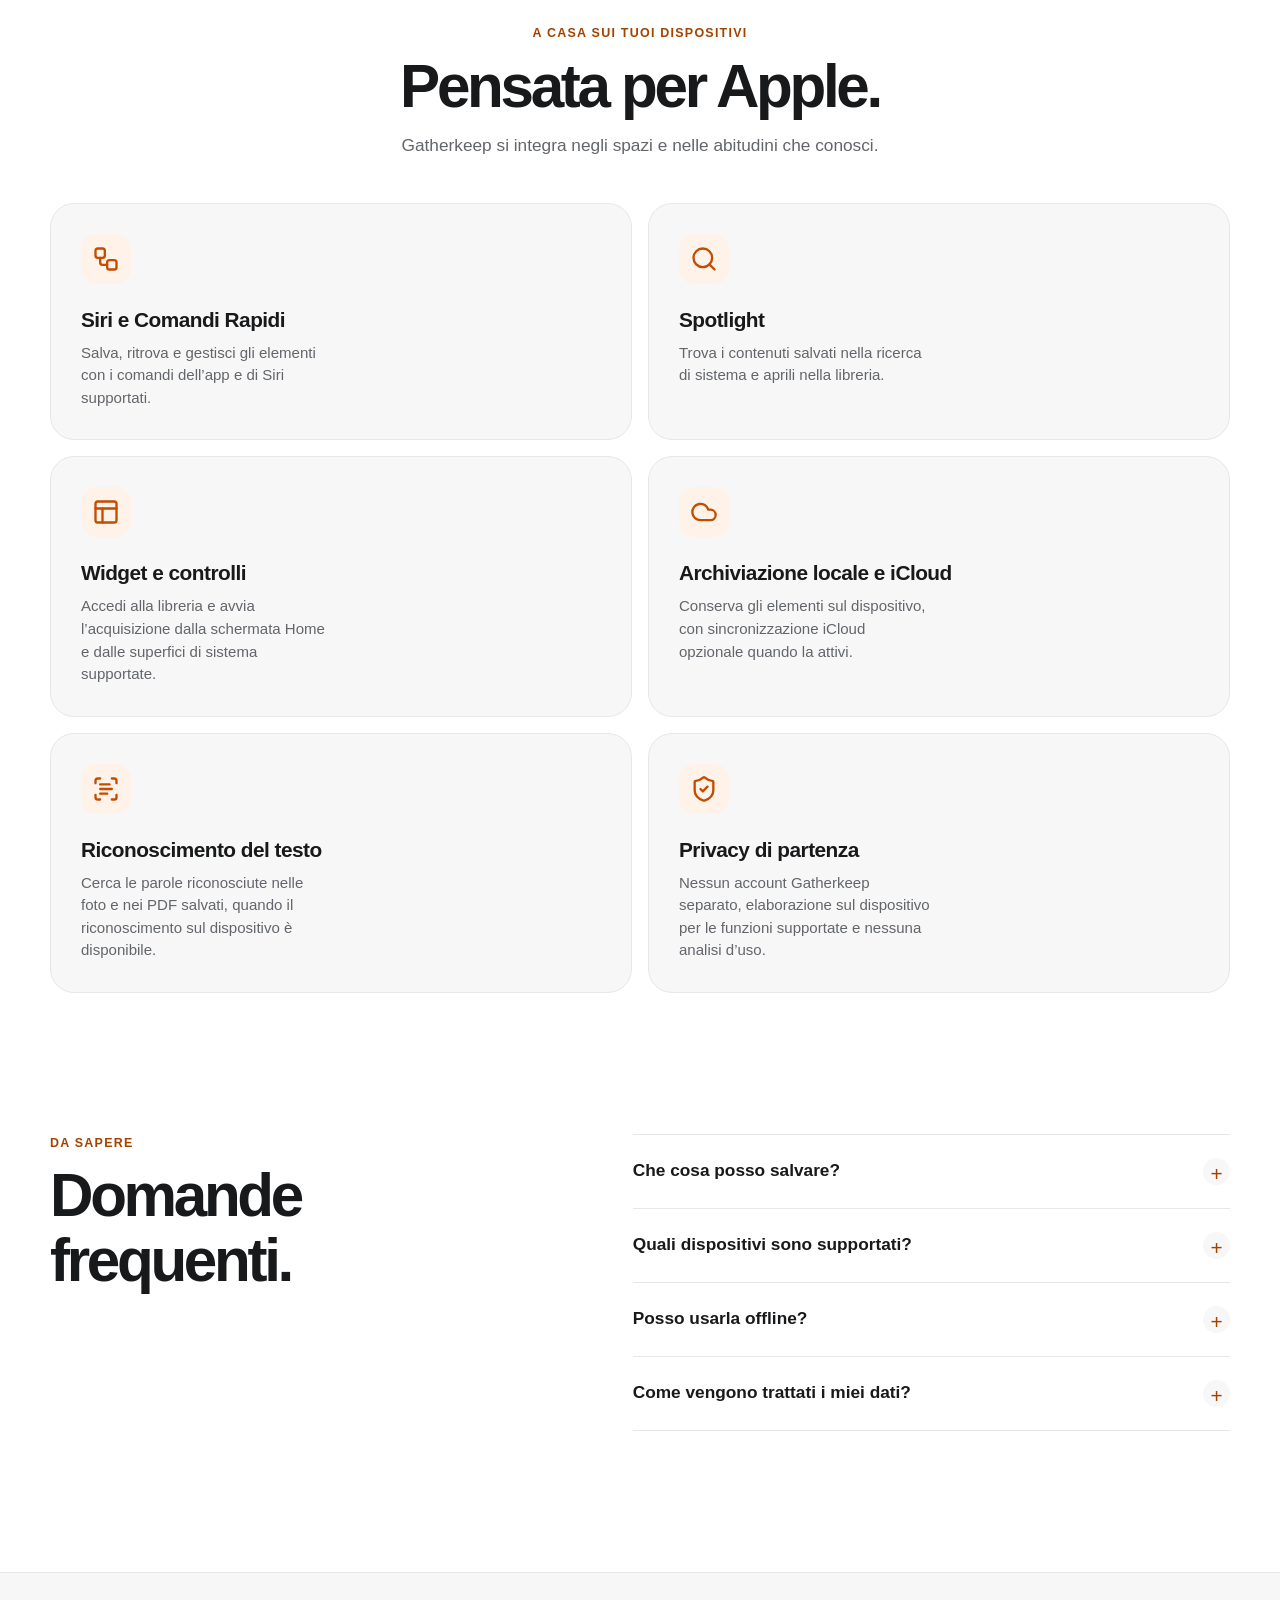
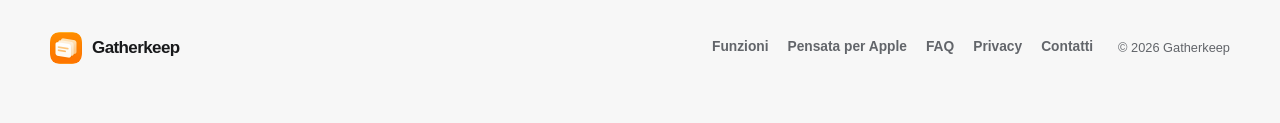
==== commit fbea2ee0: "Build complete Gatherkeep product landing page" ====
--- a/it/index.html
+++ b/it/index.html
@@ -1,72 +1,51 @@
 <!doctype html>
 <html lang="it">
 <head>
-  <meta charset="utf-8">
-  <meta name="viewport" content="width=device-width, initial-scale=1">
-  <meta name="theme-color" content="#ffffff" media="(prefers-color-scheme: light)">
-  <meta name="theme-color" content="#111113" media="(prefers-color-scheme: dark)">
-  <meta name="description" content="Gatherkeep riunisce link, note, foto e file. Lascia il tuo indirizzo email per ricevere notizie sulla beta per iPhone e iPad.">
-  <title>Gatherkeep — Tieni ciò che vuoi ritrovare</title>
-  <link rel="icon" type="image/png" href="../assets/gatherkeep-icon.png">
-  <link rel="canonical" href="https://gerardomaruotti.github.io/gatherkeep-site/it/">
-  <link rel="alternate" hreflang="en" href="https://gerardomaruotti.github.io/gatherkeep-site/">
-  <link rel="alternate" hreflang="it" href="https://gerardomaruotti.github.io/gatherkeep-site/it/">
-  <link rel="stylesheet" href="../assets/style.css">
-  <script src="../assets/site.js" defer></script>
+  <meta charset="utf-8"><meta name="viewport" content="width=device-width, initial-scale=1">
+  <meta name="theme-color" content="#ffffff" media="(prefers-color-scheme: light)"><meta name="theme-color" content="#111214" media="(prefers-color-scheme: dark)">
+  <meta name="description" content="Gatherkeep riunisce link, note, foto, documenti e note vocali. Iscriviti alla lista di interesse per la beta.">
+  <title>Gatherkeep — Tieni ciò che conta. Ritrovalo quando serve.</title>
+  <link rel="icon" type="image/png" href="../assets/gatherkeep-icon.png"><link rel="canonical" href="https://gerardomaruotti.github.io/gatherkeep-site/it/">
+  <link rel="alternate" hreflang="en" href="https://gerardomaruotti.github.io/gatherkeep-site/"><link rel="alternate" hreflang="it" href="https://gerardomaruotti.github.io/gatherkeep-site/it/">
+  <link rel="stylesheet" href="../assets/style.css?v=2"><script src="../assets/site.js?v=3" defer></script>
 </head>
 <body>
-  <div class="page-shell">
-    <header class="site-header">
-      <a class="brand" href="./" aria-label="Pagina iniziale Gatherkeep">
-        <picture><source media="(prefers-color-scheme: dark)" srcset="../assets/gatherkeep-icon-dark.png"><img src="../assets/gatherkeep-icon.png" width="44" height="44" alt=""></picture>
-        <span>Gatherkeep</span>
-      </a>
-      <nav class="language-nav" aria-label="Lingua">
-        <a href="../" lang="en">EN</a>
-        <span aria-hidden="true">/</span>
-        <a href="./" lang="it" aria-current="page">IT</a>
-      </nav>
-    </header>
-
-    <main>
-      <section class="hero" aria-labelledby="hero-title">
-        <div class="hero-copy">
-          <p class="eyebrow">Per iPhone e iPad</p>
-          <h1 id="hero-title">Tieni ciò che vuoi <span class="accent-word">ritrovare.</span></h1>
-          <p class="intro">Salva link, note, foto e file in un unico posto. Ritrovali quando ti servono.</p>
-
-          <div class="signup-card" id="beta">
-            <form class="signup-form" action="https://formspree.io/f/mvkgrbbk" method="post" aria-label="Iscriviti alla lista di interesse per la beta" data-signup-form data-locale="it">
-              <input type="hidden" name="language" value="it">
-              <div class="field-row">
-                <div class="form-field">
-                  <label for="email">Indirizzo email</label>
-                  <input id="email" name="email" type="email" autocomplete="email" placeholder="Indirizzo email" maxlength="254" required>
-                </div>
-              </div>
-              <div class="honeypot" aria-hidden="true"><label for="company">Azienda</label><input id="company" name="_gotcha" type="text" tabindex="-1" autocomplete="off"></div>
-              <button class="submit-button" type="submit">Iscriviti alla lista di interesse</button>
-              <p class="form-message" data-form-message role="status" aria-live="polite" tabindex="-1"></p>
-            </form>
-            <p class="privacy-hint">Ti contatteremo quando ci saranno posti nella beta. L’iscrizione alla lista di interesse non è un invito automatico. <a href="privacy/">Informativa privacy</a></p>
-          </div>
-        </div>
-
-        <div class="visual-panel">
-          <div class="screen-gallery">
-            <img class="app-screen" src="../assets/library-framed.png" width="1350" height="2760" alt="La schermata Inbox di Gatherkeep con file, un'immagine, un link e una nota con tag di esempio" fetchpriority="high">
-            <img class="app-screen app-screen-filter" src="../assets/filter-framed.png" width="1350" height="2760" alt="La schermata Inbox di Gatherkeep filtrata alle note testuali, con il filtro arancione" loading="lazy">
-          </div>
-        </div>
-      </section>
-
-    </main>
-
-    <footer class="site-footer">
-      <span>© <span data-year>2026</span> Gatherkeep</span>
-      <a href="privacy/">Privacy</a>
-      <a href="mailto:maruotti@icloud.com">Contatti</a>
-    </footer>
-  </div>
+  <header class="site-header"><div class="header-inner">
+    <a class="brand" href="#top" aria-label="Gatherkeep, torna all’inizio"><img src="../assets/gatherkeep-icon.png" width="36" height="36" alt=""><span>Gatherkeep</span></a>
+    <nav class="desktop-links" aria-label="Navigazione principale"><a href="#features">Funzioni</a><a href="#apple">Pensata per Apple</a><a href="#faq">FAQ</a></nav>
+    <div class="header-actions"><nav class="language-nav" aria-label="Lingua"><a href="../" lang="en">EN</a><span aria-hidden="true">/</span><a href="./" lang="it" aria-current="page">IT</a></nav><button class="theme-toggle" type="button" data-theme-toggle aria-label="Cambia aspetto" title="Cambia aspetto"><span aria-hidden="true">◐</span></button><a class="header-cta" href="#top">Scopri Gatherkeep <span aria-hidden="true">↗</span></a><details class="mobile-menu"><summary aria-label="Apri il menu di navigazione"><span></span><span></span><span></span></summary><nav aria-label="Navigazione mobile"><a href="#features">Funzioni</a><a href="#apple">Pensata per Apple</a><a href="#faq">FAQ</a><a href="#top">Scopri Gatherkeep</a></nav></details></div>
+  </div></header>
+  <main id="top">
+    <section class="hero content-width" aria-labelledby="hero-title"><div class="hero-copy">
+      <p class="eyebrow"><span class="eyebrow-dot" aria-hidden="true"></span> Uno spazio per ciò che vuoi conservare</p>
+      <h1 id="hero-title">Tieni ciò che conta.<br><span>Ritrovalo quando serve.</span></h1>
+      <p class="hero-intro">Link, note, foto, documenti e note vocali: tutto in un unico posto, pronto quando ti serve.</p>
+      <div class="beta-block" id="beta"><form class="signup-form" action="https://formspree.io/f/mvkgrbbk" method="post" aria-label="Iscriviti alla lista di interesse per la beta" data-signup-form data-locale="it">
+        <input type="hidden" name="language" value="it"><label class="visually-hidden" for="email">Indirizzo email</label><input id="email" name="email" type="email" autocomplete="email" placeholder="Il tuo indirizzo email" maxlength="254" required><div class="honeypot" aria-hidden="true"><label for="company">Azienda</label><input id="company" name="_gotcha" type="text" tabindex="-1" autocomplete="off"></div><button type="submit">Iscriviti <span aria-hidden="true">↗</span></button><p class="form-message" data-form-message role="status" aria-live="polite" tabindex="-1"></p>
+      </form><p class="beta-note">Iscriviti alla lista di interesse per la beta. Ti contatteremo se si libera un posto; l’iscrizione non è un invito automatico. <a href="privacy/">Informativa privacy</a></p></div>
+      <p class="platforms">iPhone <span>·</span> iPad <span>·</span> Mac in arrivo</p>
+    </div><div class="hero-stage"><div class="hero-halo" aria-hidden="true"></div><img src="../assets/library-framed.png" width="1350" height="2760" alt="La libreria Gatherkeep con un documento, una foto, un link salvato e una nota con tag" fetchpriority="high"></div></section>
+    <section class="section content-width" id="features" aria-labelledby="features-title"><div class="section-heading"><p class="section-label">L’essenziale, con semplicità</p><h2 id="features-title">Uno spazio per ogni idea.</h2><p>Cattura un’idea, ritrova il dettaglio giusto e riprendi da dove eri rimasto.</p></div><div class="feature-grid">
+      <article class="feature-card"><div class="feature-copy"><span class="feature-number">01 / Cattura</span><h3>Cattura al volo.</h3><p>Salva dal menu Condividi o dagli appunti. Aggiungi foto, file, scatti e scansioni di documenti.</p></div><div class="feature-visual capture-visual"><img src="../assets/capture-framed.png" width="1350" height="2760" alt="Il menu di acquisizione di Gatherkeep con file, foto, fotocamera, scanner, link e note vocali" loading="lazy"></div></article>
+      <article class="feature-card"><div class="feature-copy"><span class="feature-number">02 / Ritrova</span><h3>Ritrova la strada.</h3><p>Cerca nella libreria, segui i tag o filtra per tipo quando ricordi solo un dettaglio.</p></div><div class="feature-visual find-visual"><img src="../assets/filter-framed.png" width="1350" height="2760" alt="La libreria Gatherkeep filtrata alle note di testo" loading="lazy"></div></article>
+      <article class="feature-card"><div class="feature-copy"><span class="feature-number">03 / Continua</span><h3>Leggi, scrivi e condividi.</h3><p>Scrivi in Markdown, rileggi i link salvati, visualizza i file con controlli familiari e condividi ciò che conservi.</p></div><div class="feature-visual markdown-visual"><img src="../assets/markdown-framed.png" width="1350" height="2760" alt="Una nota Markdown in Gatherkeep con titolo, elenco di controllo e lista" loading="lazy"></div></article>
+    </div></section>
+    <section class="section content-width voice-section" aria-labelledby="voice-title"><div class="voice-panel"><div class="voice-copy"><p class="section-label">Per le idee in movimento</p><h2 id="voice-title">Dillo. Conservalo.</h2><p>Registra una nota vocale, ottieni una trascrizione sul dispositivo quando disponibile e ritrova le parole con la ricerca.</p><span class="small-rule" aria-hidden="true"></span><p class="voice-footnote">Registrazione e trascrizione restano nella tua libreria.</p></div><div class="voice-visual"><img src="../assets/voice-framed.png" width="1350" height="2760" alt="Una nota vocale salvata con controlli di riproduzione e trascrizione in Gatherkeep" loading="lazy"></div></div></section>
+    <section class="section content-width apple-section" id="apple" aria-labelledby="apple-title"><div class="section-heading"><p class="section-label">A casa sui tuoi dispositivi</p><h2 id="apple-title">Pensata per Apple.</h2><p>Gatherkeep si integra negli spazi e nelle abitudini che conosci.</p></div><div class="integration-grid">
+      <article class="integration-card"><span class="integration-icon"><img src="../assets/icons/workflow.svg" width="28" height="28" alt=""></span><h3>Siri e Comandi Rapidi</h3><p>Salva, ritrova e gestisci gli elementi con i comandi dell’app e di Siri supportati.</p></article>
+      <article class="integration-card"><span class="integration-icon"><img src="../assets/icons/search.svg" width="28" height="28" alt=""></span><h3>Spotlight</h3><p>Trova i contenuti salvati nella ricerca di sistema e aprili nella libreria.</p></article>
+      <article class="integration-card"><span class="integration-icon"><img src="../assets/icons/panels-top-left.svg" width="28" height="28" alt=""></span><h3>Widget e controlli</h3><p>Accedi alla libreria e avvia l’acquisizione dalla schermata Home e dalle superfici di sistema supportate.</p></article>
+      <article class="integration-card"><span class="integration-icon"><img src="../assets/icons/cloud.svg" width="28" height="28" alt=""></span><h3>Archiviazione locale e iCloud</h3><p>Conserva gli elementi sul dispositivo, con sincronizzazione iCloud opzionale quando la attivi.</p></article>
+      <article class="integration-card"><span class="integration-icon"><img src="../assets/icons/scan-text.svg" width="28" height="28" alt=""></span><h3>Riconoscimento del testo</h3><p>Cerca le parole riconosciute nelle foto e nei PDF salvati, quando il riconoscimento sul dispositivo è disponibile.</p></article>
+      <article class="integration-card"><span class="integration-icon"><img src="../assets/icons/shield-check.svg" width="28" height="28" alt=""></span><h3>Privacy di partenza</h3><p>Nessun account Gatherkeep separato, elaborazione sul dispositivo per le funzioni supportate e nessuna analisi d’uso.</p></article>
+    </div></section>
+    <section class="section content-width faq-section" id="faq" aria-labelledby="faq-title"><div class="faq-heading"><p class="section-label">Da sapere</p><h2 id="faq-title">Domande frequenti.</h2></div><div class="faq-list">
+      <details><summary>Che cosa posso salvare?<span aria-hidden="true">+</span></summary><p>Link, note, foto, PDF e altri file, oltre alle note vocali. Puoi acquisire contenuti da Condividi, appunti, fotocamera e scanner.</p></details>
+      <details><summary>Quali dispositivi sono supportati?<span aria-hidden="true">+</span></summary><p>Gatherkeep è pensata per iPhone e iPad. La versione per Mac arriverà in seguito; non è stata annunciata una data.</p></details>
+      <details><summary>Posso usarla offline?<span aria-hidden="true">+</span></summary><p>Gli elementi salvati restano disponibili in locale. Per aprire le pagine web serve una connessione. La trascrizione vocale dipende da dispositivo, lingua e risorse scaricate.</p></details>
+      <details><summary>Come vengono trattati i miei dati?<span aria-hidden="true">+</span></summary><p>Gli elementi sono salvati in locale, con sincronizzazione iCloud opzionale. Gatherkeep non richiede un account separato né usa analisi d’uso; le funzioni supportate elaborano i dati sul dispositivo.</p></details>
+    </div></section>
+  </main>
+  <footer class="site-footer"><div class="content-width footer-inner"><div class="footer-brand"><img src="../assets/gatherkeep-icon.png" width="32" height="32" alt=""><span>Gatherkeep</span></div><nav aria-label="Navigazione a piè di pagina"><a href="#features">Funzioni</a><a href="#apple">Pensata per Apple</a><a href="#faq">FAQ</a><a href="privacy/">Privacy</a><a href="mailto:maruotti@icloud.com">Contatti</a></nav><p>© <span data-year>2026</span> Gatherkeep</p></div></footer>
 </body>
 </html>
--- a/assets/style.css
+++ b/assets/style.css
@@ -1,97 +1,214 @@
-:root {
-  color-scheme: light;
-  --accent: #f06000;
-  --accent-ink: #a34100;
-  --ink: #111214;
-  --muted: #5f6166;
-  --line: #e7e8ea;
-  --soft: #f6f6f7;
-  --surface: #ffffff;
-  font-family: -apple-system, BlinkMacSystemFont, "Segoe UI", sans-serif;
-  font-size: 16px;
-}
-
-* { box-sizing: border-box; }
-html { scroll-behavior: smooth; }
-body { margin: 0; background: var(--surface); color: var(--ink); }
-button, input { font: inherit; }
-a { color: inherit; text-underline-offset: .2em; }
-a:hover { color: var(--accent-ink); }
-button:focus-visible, input:focus-visible, a:focus-visible { outline: 3px solid var(--accent-ink); outline-offset: 3px; }
-.page-shell { width: min(100% - 3rem, 1200px); margin: 0 auto; }
-.site-header { min-height: 78px; display: flex; align-items: center; justify-content: space-between; gap: 2rem; border-bottom: 1px solid var(--line); }
-.brand { display: inline-flex; align-items: center; gap: .65rem; text-decoration: none; font-size: 1.0625rem; font-weight: 700; letter-spacing: -.035em; }
-.brand picture, .brand img { display: block; }
-.brand img { width: 36px; height: 36px; border-radius: 8px; }
-.language-nav { display: flex; align-items: center; gap: .55rem; color: var(--muted); font-size: .875rem; font-weight: 650; }
-.language-nav a { text-decoration: none; padding: .45rem .2rem; }
-.language-nav a[aria-current="page"] { color: var(--accent-ink); }
-
-.hero { text-align: center; }
-.hero-copy { max-width: 850px; margin: 0 auto; padding: clamp(4.5rem, 7vw, 6.5rem) 0 0; }
-.eyebrow { display: inline-flex; align-items: center; justify-content: center; margin: 0; padding: .55rem .85rem; border: 1px solid var(--line); border-radius: 999px; background: var(--soft); color: var(--accent-ink); font-size: .875rem; font-weight: 650; line-height: 1.2; }
-h1 { max-width: 15ch; margin: 1.45rem auto 1.25rem; font-size: clamp(2.75rem, 6vw, 4.4rem); line-height: 1.04; letter-spacing: -.065em; font-weight: 760; text-wrap: balance; }
-.accent-word { color: var(--accent-ink); }
-.intro { max-width: 40rem; margin: 0 auto; color: var(--muted); font-size: clamp(1.125rem, 1.8vw, 1.25rem); line-height: 1.55; text-wrap: pretty; }
-.signup-card { max-width: 710px; margin: 2rem auto 0; }
-.signup-form { display: grid; grid-template-columns: minmax(0, 1fr) auto; align-items: start; gap: .55rem; }
-.field-row { min-width: 0; border: 1px solid #cfd0d3; border-radius: 999px; background: var(--surface); overflow: hidden; }
-.field-row:focus-within { border-color: var(--accent-ink); }
-.form-field { min-width: 0; }
-.form-field label { position: absolute; width: 1px; height: 1px; padding: 0; margin: -1px; overflow: hidden; clip: rect(0, 0, 0, 0); white-space: nowrap; border: 0; }
-.form-field input { display: block; width: 100%; height: 3.55rem; min-width: 0; border: 0; border-radius: 999px; padding: 0 1.15rem; background: transparent; color: var(--ink); font-size: 1rem; }
-.form-field input::placeholder { color: #66686d; opacity: 1; }
-.form-field input:focus-visible { outline-offset: -3px; }
-.submit-button { min-height: 3.65rem; border: 0; border-radius: 999px; padding: .65rem 1.5rem; background: var(--accent); color: white; font-size: 1.1875rem; font-weight: 720; white-space: nowrap; cursor: pointer; }
-.submit-button:hover { background: #a34100; color: white; }
-.submit-button:disabled { cursor: wait; opacity: .7; }
-.form-message { grid-column: 1 / -1; margin: .25rem 0 0; font-size: .9375rem; line-height: 1.5; }
-.form-message:empty { display: none; }
-.form-message[data-state="success"] { color: #176c42; }
-.form-message[data-state="error"] { color: #ae2b1d; }
-.privacy-hint { max-width: 40rem; margin: 1rem auto 0; color: var(--muted); font-size: .875rem; line-height: 1.55; }
-.privacy-hint a { color: var(--ink); }
-.honeypot { position: absolute; left: -10000px; width: 1px; height: 1px; overflow: hidden; }
-
-.visual-panel { display: flex; justify-content: center; margin: clamp(3.5rem, 6vw, 5.5rem) auto 0; }
-.screen-gallery { width: min(100%, 680px); display: flex; align-items: center; justify-content: center; padding: 0 1rem 2.5rem; }
-.app-screen { display: block; width: 55%; max-width: 350px; height: auto; filter: drop-shadow(0 18px 24px #10111420); }
-.app-screen-filter { width: 44%; max-width: 280px; margin-left: -1.7rem; transform: translateY(2.5rem); }
-.site-footer { display: flex; gap: 1.5rem; align-items: center; min-height: 92px; margin-top: 2.5rem; border-top: 1px solid var(--line); color: var(--muted); font-size: .875rem; }
-.site-footer a { color: inherit; }
-.site-footer a:first-of-type { margin-left: auto; }
-
-.privacy-page { max-width: 720px; min-height: calc(100svh - 195px); padding: clamp(3rem, 7vw, 6rem) 0; }
-.privacy-page h1 { max-width: none; margin: 1.5rem 0 1.25rem; font-size: clamp(2.6rem, 5vw, 4rem); text-align: left; }
-.privacy-page h2 { margin: 2.2rem 0 .5rem; font-size: 1.2rem; }
-.privacy-page p, .privacy-page li { color: var(--muted); font-size: 1rem; line-height: 1.65; }
-.privacy-page ul { padding-left: 1.4rem; }
-
-@media (max-width: 720px) {
-  .page-shell { width: min(100% - 2.5rem, 1200px); }
-  .site-header { min-height: 72px; }
-  .hero-copy { padding-top: 2.25rem; }
-  .signup-form { grid-template-columns: 1fr; }
-  .submit-button { width: 100%; }
-  .visual-panel { margin-top: 3.5rem; }
-  .screen-gallery { width: min(100%, 520px); }
-}
-@media (max-width: 420px) {
-  .page-shell { width: min(100% - 2rem, 1200px); }
-  .brand span { font-size: 1rem; }
-  h1 { font-size: clamp(2.55rem, 11vw, 2.75rem); }
-  .form-field input { padding: 0 .85rem; }
-  .screen-gallery { padding-inline: 0; }
-  .app-screen-filter { margin-left: -.9rem; transform: translateY(1.5rem); }
-  .site-footer { flex-wrap: wrap; gap: 1rem; padding: 1.5rem 0; }
-  .site-footer a:first-of-type { margin-left: 0; }
-  .site-footer span:first-child { flex-basis: 100%; }
-}
-@media (prefers-reduced-motion: reduce) { html { scroll-behavior: auto; } }
-@media (prefers-color-scheme: dark) {
-  :root { color-scheme: dark; --ink: #f5f5f6; --muted: #b6b6bb; --line: #34353a; --soft: #212226; --surface: #111214; --accent-ink: #ffb366; }
-  .field-row { border-color: #68696f; background: #1c1d21; }
-  .form-field input::placeholder { color: #aeb0b5; }
-  .form-message[data-state="success"] { color: #8ad9aa; }
-  .form-message[data-state="error"] { color: #ff9c91; }
-}
+:root{color-scheme:light;--accent:#f06000;--accent-ink:#a34300;--ink:#18191b;--muted:#62656a;--line:#e7e7e8;--surface:#fff;--soft:#f7f7f7;--card:#f5f5f5;--warm:#fff2e9;--hero-glow:#ffd3b5;font:16px/1.5 -apple-system,BlinkMacSystemFont,"Segoe UI",sans-serif}
+:root[data-theme=dark]{color-scheme:dark;--accent-ink:#ffad75;--ink:#f7f7f8;--muted:#b7b8bc;--line:#38393d;--surface:#111214;--soft:#1b1c1f;--card:#202124;--warm:#392419;--hero-glow:#803b13}
+*{box-sizing:border-box}
+html{scroll-behavior:smooth;scroll-padding-top:92px}
+body{margin:0;background:var(--surface);color:var(--ink)}
+button,input{font:inherit}
+a{color:inherit;text-underline-offset:.2em}
+a:hover{color:var(--accent-ink)}
+button:focus-visible,input:focus-visible,a:focus-visible,summary:focus-visible{outline:3px solid var(--accent-ink);outline-offset:3px}
+.content-width{width:min(calc(100% - 48px),1180px);margin-inline:auto}
+.visually-hidden{position:absolute;width:1px;height:1px;overflow:hidden;clip:rect(0,0,0,0);white-space:nowrap}
+.honeypot{position:absolute;left:-10000px;width:1px;height:1px;overflow:hidden}
+.site-header{position:sticky;top:0;z-index:20;border-bottom:1px solid color-mix(in srgb,var(--line) 75%,transparent);background:color-mix(in srgb,var(--surface) 84%,transparent);backdrop-filter:blur(20px);-webkit-backdrop-filter:blur(20px)}
+.header-inner{width:min(calc(100% - 48px),1180px);min-height:70px;margin:auto;display:flex;align-items:center;justify-content:space-between;gap:32px}
+.brand,.footer-brand{display:inline-flex;align-items:center;gap:10px;font-size:1.0625rem;font-weight:750;letter-spacing:-.035em;text-decoration:none;white-space:nowrap}
+.brand img,.footer-brand img{display:block;border-radius:9px}
+.desktop-links,.header-actions,.language-nav{display:flex;align-items:center}
+.desktop-links{gap:34px;margin-left:auto}
+.desktop-links a,.header-cta,.language-nav,.site-footer nav{font-size:.86rem;font-weight:650}
+.desktop-links a,.header-cta,.language-nav a{text-decoration:none}
+.header-actions{gap:18px}
+.language-nav{gap:6px;color:var(--muted)}
+.language-nav a[aria-current=page]{color:var(--ink)}
+.theme-toggle{border:1px solid var(--line);background:var(--surface);color:var(--ink);width:36px;height:36px;border-radius:50%;cursor:pointer;line-height:1}
+.theme-toggle:hover{border-color:var(--accent)}
+.theme-toggle span{font-size:1.25rem}
+.header-cta{display:inline-flex;gap:10px;align-items:center;padding:10px 16px;border-radius:999px;background:var(--ink);color:var(--surface)}
+.header-cta:hover{background:var(--accent);color:#fff}
+.mobile-menu{display:none}
+.hero{text-align:center;padding-top:clamp(72px,10vw,135px)}
+.hero-copy{max-width:880px;margin:auto}
+.eyebrow{display:inline-flex;align-items:center;gap:8px;margin:0;padding:8px 14px;border:1px solid var(--line);border-radius:999px;background:var(--soft);font-size:.8rem;font-weight:700;letter-spacing:.015em}
+.eyebrow-dot{width:7px;height:7px;background:var(--accent);border-radius:50%}
+h1,h2,h3,p{margin-top:0}
+h1{margin:25px auto 20px;font-size:clamp(3.2rem,6vw,5.55rem);line-height:1.05;letter-spacing:-.05em;font-weight:760;text-wrap:balance}
+h1 span{color:var(--accent-ink)}
+.hero-intro{max-width:620px;margin:0 auto;color:var(--muted);font-size:clamp(1.1rem,1.7vw,1.35rem);line-height:1.55;text-wrap:pretty}
+.beta-block{max-width:610px;margin:29px auto 0}
+.signup-form{display:grid;grid-template-columns:minmax(0,1fr) auto;align-items:center;padding:5px;border:1px solid #c9cacc;border-radius:999px;background:var(--surface);box-shadow:0 8px 30px #1111110b;position:relative}
+.signup-form:focus-within{border-color:var(--accent-ink)}
+.signup-form input[type=email]{min-width:0;width:100%;height:48px;padding:0 18px;border:0;outline:0;border-radius:999px;background:transparent;color:var(--ink)}
+.signup-form input::placeholder{color:var(--muted);opacity:1}
+.signup-form button{display:flex;align-items:center;gap:14px;min-height:48px;padding:0 23px;border:0;border-radius:999px;background:var(--accent);color:#fff;font-weight:730;cursor:pointer;white-space:nowrap}
+.signup-form button:hover{background:#c94b00}
+.signup-form button:disabled{opacity:.7;cursor:wait}
+.form-message{position:absolute;top:100%;left:0;width:100%;margin:8px 0 0;font-size:.9rem;line-height:1.35}
+.form-message:empty{display:none}
+.form-message[data-state=success]{color:#167242}
+.form-message[data-state=error]{color:#b12d20}
+.beta-note{max-width:560px;margin:14px auto 0;color:var(--muted);font-size:.81rem;line-height:1.5}
+.beta-note a{color:var(--ink);font-weight:650}
+.platforms{margin:22px 0 0;color:var(--muted);font-size:.8rem;font-weight:650;letter-spacing:.035em}
+.platforms span{padding:0 8px;color:var(--accent-ink)}
+.hero-stage{position:relative;display:flex;align-items:flex-start;justify-content:center;isolation:isolate;max-height:680px;margin:55px auto 0;overflow:hidden}
+.hero-halo{position:absolute;z-index:-1;top:9%;left:50%;transform:translateX(-50%);width:min(760px,88vw);aspect-ratio:1;border-radius:50%;background:radial-gradient(circle at 50% 45%,var(--hero-glow),var(--warm) 55%,transparent 73%);opacity:.77}
+.hero-stage img{display:block;width:min(430px,54vw);height:auto;filter:drop-shadow(0 24px 30px #1112)}
+.section{padding-top:clamp(100px,11vw,158px)}
+.section-heading{text-align:center;max-width:730px;margin:0 auto 42px}
+.section-label{margin:0 0 12px;color:var(--accent-ink);font-size:.78rem;font-weight:760;letter-spacing:.1em;text-transform:uppercase}
+.section-heading h2,.voice-copy h2,.faq-heading h2{margin:0 0 14px;font-size:clamp(2.65rem,4.7vw,4.45rem);line-height:1.07;letter-spacing:-.055em;font-weight:740;text-wrap:balance}
+.section-heading>p:last-child{margin:0;color:var(--muted);font-size:1.08rem}
+.feature-grid{display:grid;grid-template-columns:repeat(3,minmax(0,1fr));gap:17px}
+.feature-card{min-width:0;border:1px solid var(--line);border-radius:27px;background:var(--card);overflow:hidden}
+.feature-copy{min-height:225px;padding:29px 29px 0}
+.feature-number{display:block;margin-bottom:19px;color:var(--accent-ink);font-size:.75rem;letter-spacing:.08em;text-transform:uppercase;font-weight:750}
+.feature-copy h3{max-width:13ch;margin:0 0 12px;font-size:clamp(1.6rem,2.3vw,2.25rem);line-height:1.12;letter-spacing:-.045em}
+.feature-copy p{max-width:31ch;margin:0;color:var(--muted);font-size:.94rem;line-height:1.5}
+.feature-visual{--visual:var(--warm);height:410px;display:flex;justify-content:center;align-items:flex-start;overflow:hidden;position:relative;margin:0 8px 8px;border-radius:18px;background:var(--visual)}
+.feature-visual:before{content:"";position:absolute;inset:auto 0 0;height:105px;z-index:2;background:linear-gradient(transparent,var(--visual))}
+.feature-visual img{display:block;width:230px;height:auto;filter:drop-shadow(0 16px 20px #1112)}
+.capture-visual img{transform:translateY(-105px)}
+.find-visual{--visual:#e8eaed}
+.find-visual img{transform:translateY(10px)}
+.markdown-visual{--visual:#e9dfd7}
+.markdown-visual img{transform:translateY(65px)}
+.voice-panel{display:grid;grid-template-columns:1fr 1fr;min-height:550px;border:1px solid var(--line);border-radius:30px;background:var(--warm);overflow:hidden}
+.voice-copy{align-self:center;padding:clamp(36px,6vw,90px)}
+.voice-copy h2{max-width:11ch}
+.voice-copy>p:not(.section-label){max-width:420px;color:var(--muted);font-size:1.1rem;line-height:1.6}
+.small-rule{display:block;width:32px;height:3px;margin:38px 0 22px;background:var(--accent);border-radius:4px}
+.voice-copy .voice-footnote{font-size:.88rem!important}
+.voice-visual{position:relative;display:flex;justify-content:center;align-items:flex-start;max-height:550px;overflow:hidden;padding-top:32px;background:radial-gradient(circle at 50% 50%,color-mix(in srgb,var(--accent) 19%,transparent),transparent 60%)}
+.voice-visual:after{content:"";position:absolute;inset:auto 0 0;height:160px;background:linear-gradient(transparent,var(--warm) 10%)}
+.voice-visual img{display:block;width:310px;height:auto;filter:drop-shadow(0 17px 25px #1112)}
+.apple-section .section-heading{margin-bottom:44px}
+.integration-grid{display:grid;grid-template-columns:repeat(2,minmax(0,1fr));gap:16px}
+.integration-card{min-height:205px;padding:30px;border:1px solid var(--line);border-radius:24px;background:var(--soft)}
+.integration-icon{display:grid;place-items:center;width:50px;height:50px;border-radius:15px;background:var(--warm);margin-bottom:23px}
+.integration-icon img{display:block;filter:invert(32%) sepia(97%) saturate(2412%) hue-rotate(15deg) brightness(87%) contrast(101%)}
+:root[data-theme=dark] .integration-icon img{filter:invert(69%) sepia(62%) saturate(1395%) hue-rotate(328deg) brightness(102%) contrast(101%)}
+.integration-card h3{margin:0 0 9px;font-size:1.3rem;line-height:1.25;letter-spacing:-.025em}
+.integration-card p{max-width:30ch;margin:0;color:var(--muted);font-size:.94rem;line-height:1.5}
+.faq-section{display:grid;grid-template-columns:1fr 1.2fr;gap:85px;padding-bottom:clamp(110px,11vw,165px)}
+.faq-heading h2{max-width:12ch}
+.faq-list{border-top:1px solid var(--line)}
+.faq-list details{border-bottom:1px solid var(--line)}
+.faq-list summary{display:flex;justify-content:space-between;align-items:center;gap:15px;padding:23px 0;list-style:none;cursor:pointer;font-size:1.08rem;font-weight:680}
+.faq-list summary::-webkit-details-marker{display:none}
+.faq-list summary span{display:grid;place-items:center;width:27px;height:27px;flex:none;border-radius:50%;background:var(--soft);color:var(--accent-ink);font-size:1.3rem;font-weight:400}
+.faq-list details[open] summary span{transform:rotate(45deg)}
+.faq-list details p{max-width:55ch;margin:0;padding:0 35px 24px 0;color:var(--muted);line-height:1.62}
+.faq-list details p a{color:var(--accent-ink)}
+.site-footer{border-top:1px solid var(--line);background:var(--soft)}
+.footer-inner{min-height:150px;display:flex;align-items:center;gap:25px}
+.site-footer nav{display:flex;flex-wrap:wrap;gap:19px;margin-left:auto}
+.site-footer nav a{text-decoration:none;color:var(--muted)}
+.site-footer p{margin:0;color:var(--muted);font-size:.8rem;white-space:nowrap}
+.privacy-page{max-width:720px;min-height:calc(100svh - 220px);padding:70px 0}
+.privacy-page h1{font-size:clamp(2.7rem,5vw,4rem);text-align:left}
+.privacy-page h2{margin:2rem 0 .5rem}
+.privacy-page p,.privacy-page li{color:var(--muted);line-height:1.65}
+.privacy-page ul{padding-left:1.4rem}
+.page-shell{width:min(calc(100% - 48px),1180px);margin:auto}
+.page-shell .site-header{position:static;min-height:70px;display:flex;align-items:center;justify-content:space-between}
+.page-shell .site-footer{min-height:90px;display:flex;align-items:center;gap:24px;background:transparent;color:var(--muted);font-size:.88rem}
+.page-shell .site-footer a:first-of-type{margin-left:auto}
+.page-shell .site-footer a{color:inherit}
+@media(max-width:1000px){.desktop-links{gap:18px}
+.header-actions{gap:10px}
+.feature-copy{padding:23px 23px 0}
+.feature-visual{height:350px}
+.feature-visual img{width:205px}
+.footer-inner{flex-wrap:wrap;padding-block:25px}
+.site-footer p{width:100%}
+}
+@media(max-width:900px){.desktop-links,.header-cta{display:none}
+.mobile-menu{display:block;position:relative}
+.mobile-menu summary{display:flex;flex-direction:column;justify-content:center;gap:4px;width:36px;height:36px;padding:8px;border:1px solid var(--line);border-radius:50%;cursor:pointer;list-style:none}
+.mobile-menu summary::-webkit-details-marker{display:none}
+.mobile-menu summary span{height:2px;width:100%;background:var(--ink);border-radius:2px}
+.mobile-menu nav{position:absolute;right:0;top:47px;display:grid;gap:5px;min-width:200px;padding:10px;border:1px solid var(--line);border-radius:18px;background:var(--surface);box-shadow:0 14px 34px #0002}
+.mobile-menu nav a{padding:9px 12px;border-radius:9px;text-decoration:none;font-weight:650}
+.mobile-menu nav a:hover{background:var(--soft)}
+.hero{padding-top:80px}
+.hero-stage{max-height:600px}
+.hero-stage img{width:min(400px,68vw)}
+.feature-grid{grid-template-columns:1fr}
+.feature-card{display:grid;grid-template-columns:1fr 1fr;min-height:350px}
+.feature-copy{min-height:0;padding:35px}
+.feature-visual{height:350px}
+.feature-visual img{width:210px}
+.voice-panel{grid-template-columns:1fr}
+.voice-copy{padding:48px 48px 10px}
+.voice-visual{max-height:380px}
+.integration-grid{grid-template-columns:repeat(2,minmax(0,1fr))}
+.faq-section{grid-template-columns:1fr;gap:25px}
+}
+@media(max-width:540px){html{scroll-padding-top:70px}
+.content-width,.header-inner{width:min(calc(100% - 32px),1180px)}
+.header-inner{min-height:62px;gap:8px}
+.brand{font-size:1rem}
+.brand img{width:32px;height:32px}
+.language-nav{font-size:.74rem}
+.header-actions{gap:8px}
+.theme-toggle{width:32px;height:32px}
+.mobile-menu summary{width:32px;height:32px}
+.hero{text-align:left;padding-top:56px}
+.eyebrow{font-size:.7rem;padding:7px 10px}
+h1{font-size:clamp(2.8rem,10.5vw,4.2rem);line-height:1.05;margin:20px 0 17px;letter-spacing:-.06em}
+.hero-intro{font-size:1.05rem}
+.beta-block{margin-top:25px}
+.signup-form{grid-template-columns:1fr auto}
+.signup-form input[type=email]{height:44px;padding:0 12px;font-size:.9rem}
+.signup-form button{min-height:44px;padding:0 14px;font-size:.82rem;gap:5px}
+.beta-note{font-size:.76rem}
+.platforms{font-size:.75rem}
+.hero-stage{margin-top:45px;max-height:510px}
+.hero-stage img{width:min(350px,85vw)}
+.section{padding-top:88px}
+.section-heading{text-align:left;margin-bottom:27px}
+.section-heading h2,.voice-copy h2,.faq-heading h2{font-size:clamp(2.45rem,9vw,3.3rem)}
+.section-heading>p:last-child{font-size:1rem}
+.feature-card{display:block;min-height:0}
+.feature-copy{padding:29px 26px 0}
+.feature-copy h3{font-size:1.85rem}
+.feature-copy p{max-width:40ch}
+.feature-visual{height:355px}
+.feature-visual img{width:215px}
+.voice-copy{padding:38px 29px 0}
+.voice-copy>p:not(.section-label){font-size:1rem}
+.voice-visual{max-height:440px}
+.voice-visual:after{height:165px}
+.voice-visual img{width:235px}
+.integration-grid{grid-template-columns:1fr;gap:12px}
+.integration-card{min-height:0;padding:25px}
+.integration-icon{margin-bottom:18px}
+.faq-section{padding-bottom:85px}
+.faq-list summary{font-size:1rem}
+.footer-inner{display:block;padding-block:30px}
+.site-footer nav{gap:10px 19px;margin:22px 0}
+.site-footer p{width:auto}
+}
+@media(max-width:540px){.page-shell{width:min(calc(100% - 32px),1180px)}
+.page-shell .site-footer{flex-wrap:wrap;gap:10px;padding-block:20px}
+.page-shell .site-footer span:first-child{width:100%}
+.page-shell .site-footer a:first-of-type{margin-left:0}
+}
+@media(max-width:350px){.brand span{font-size:.92rem}
+.header-actions{gap:5px}
+.signup-form{grid-template-columns:1fr}
+.signup-form button{justify-content:center}
+.hero-stage{max-height:460px}
+}
+@media(prefers-reduced-motion:reduce){html{scroll-behavior:auto}
+}
+@media(prefers-color-scheme:dark){:root:not([data-theme=light]){color-scheme:dark;--accent-ink:#ffad75;--ink:#f7f7f8;--muted:#b7b8bc;--line:#38393d;--surface:#111214;--soft:#1b1c1f;--card:#202124;--warm:#392419;--hero-glow:#803b13}
+}
+@media(min-width:901px){#features .section-heading{text-align:left;margin-left:0}
+}
+:root[data-theme=dark] .find-visual{--visual:#292d32}
+:root[data-theme=dark] .markdown-visual{--visual:#342c28}
+@media(prefers-color-scheme:dark){:root:not([data-theme=light]) .find-visual{--visual:#292d32}
+:root:not([data-theme=light]) .markdown-visual{--visual:#342c28}
+}
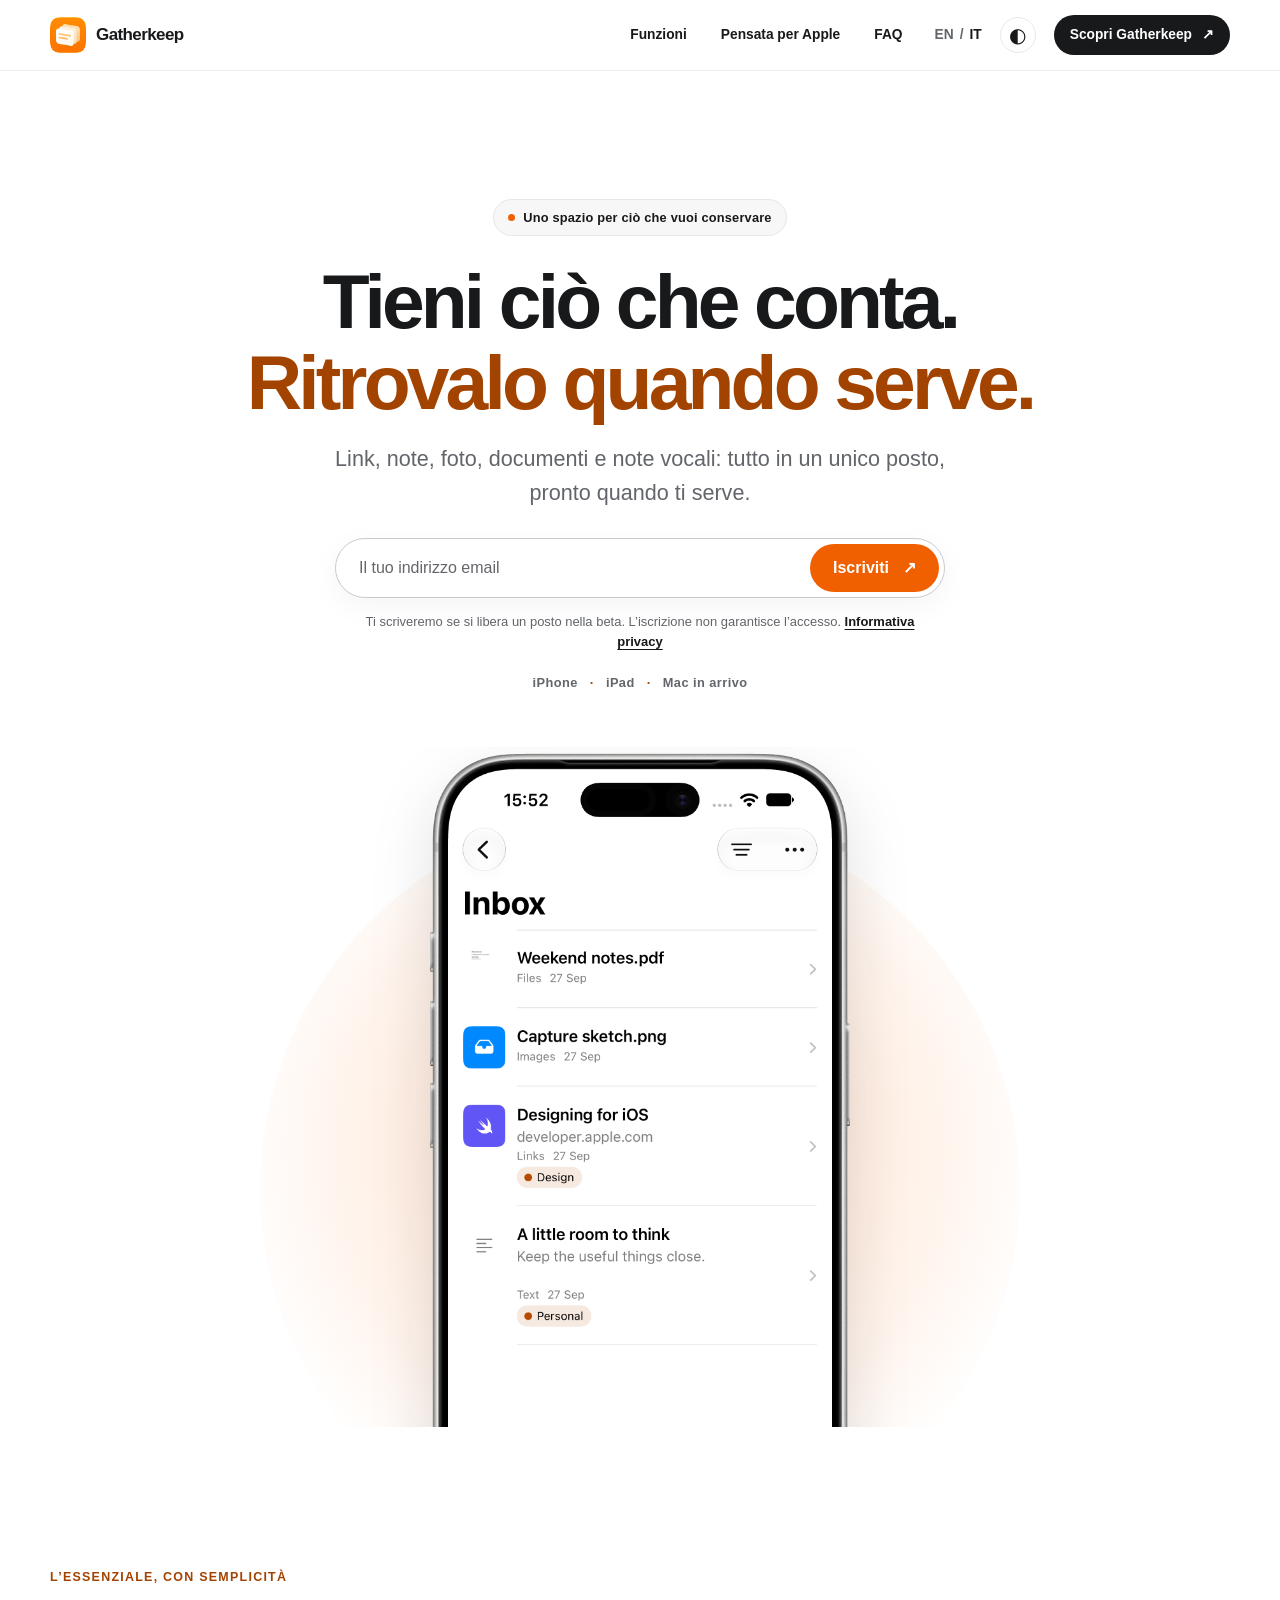
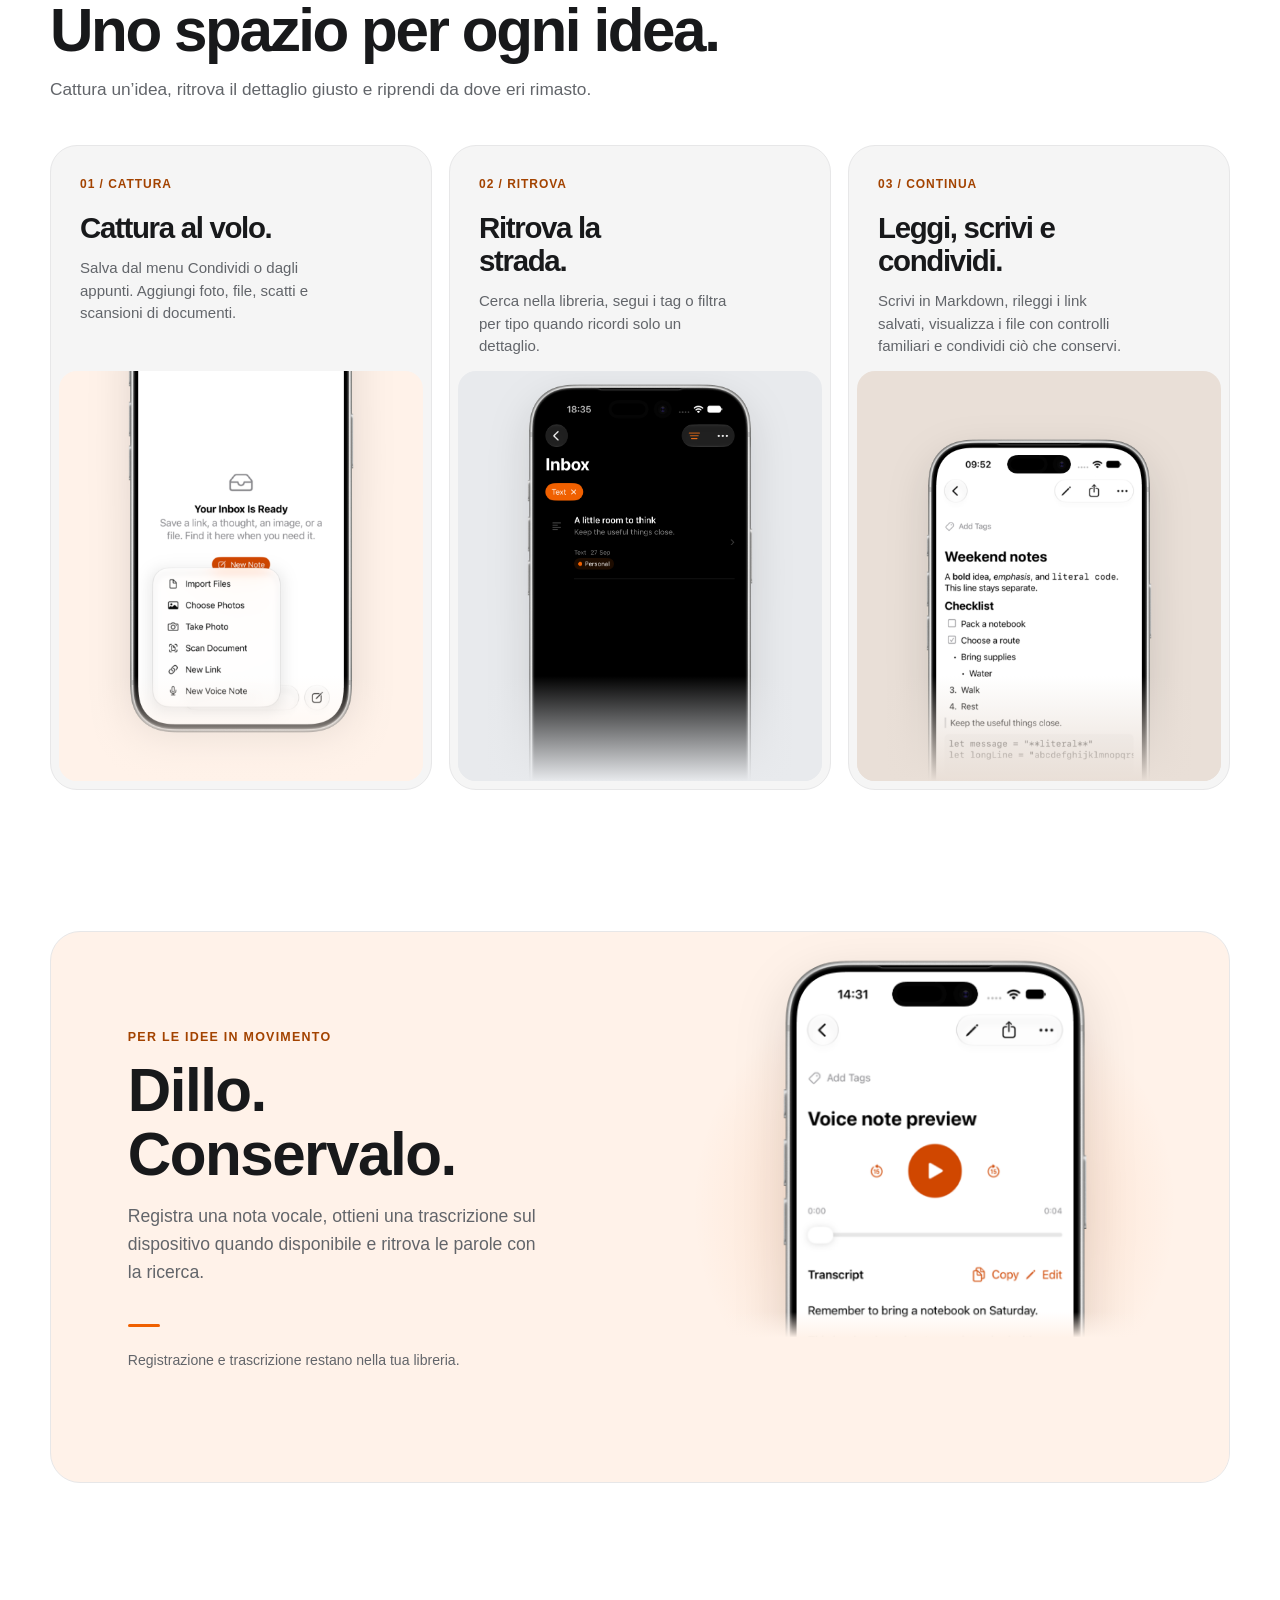
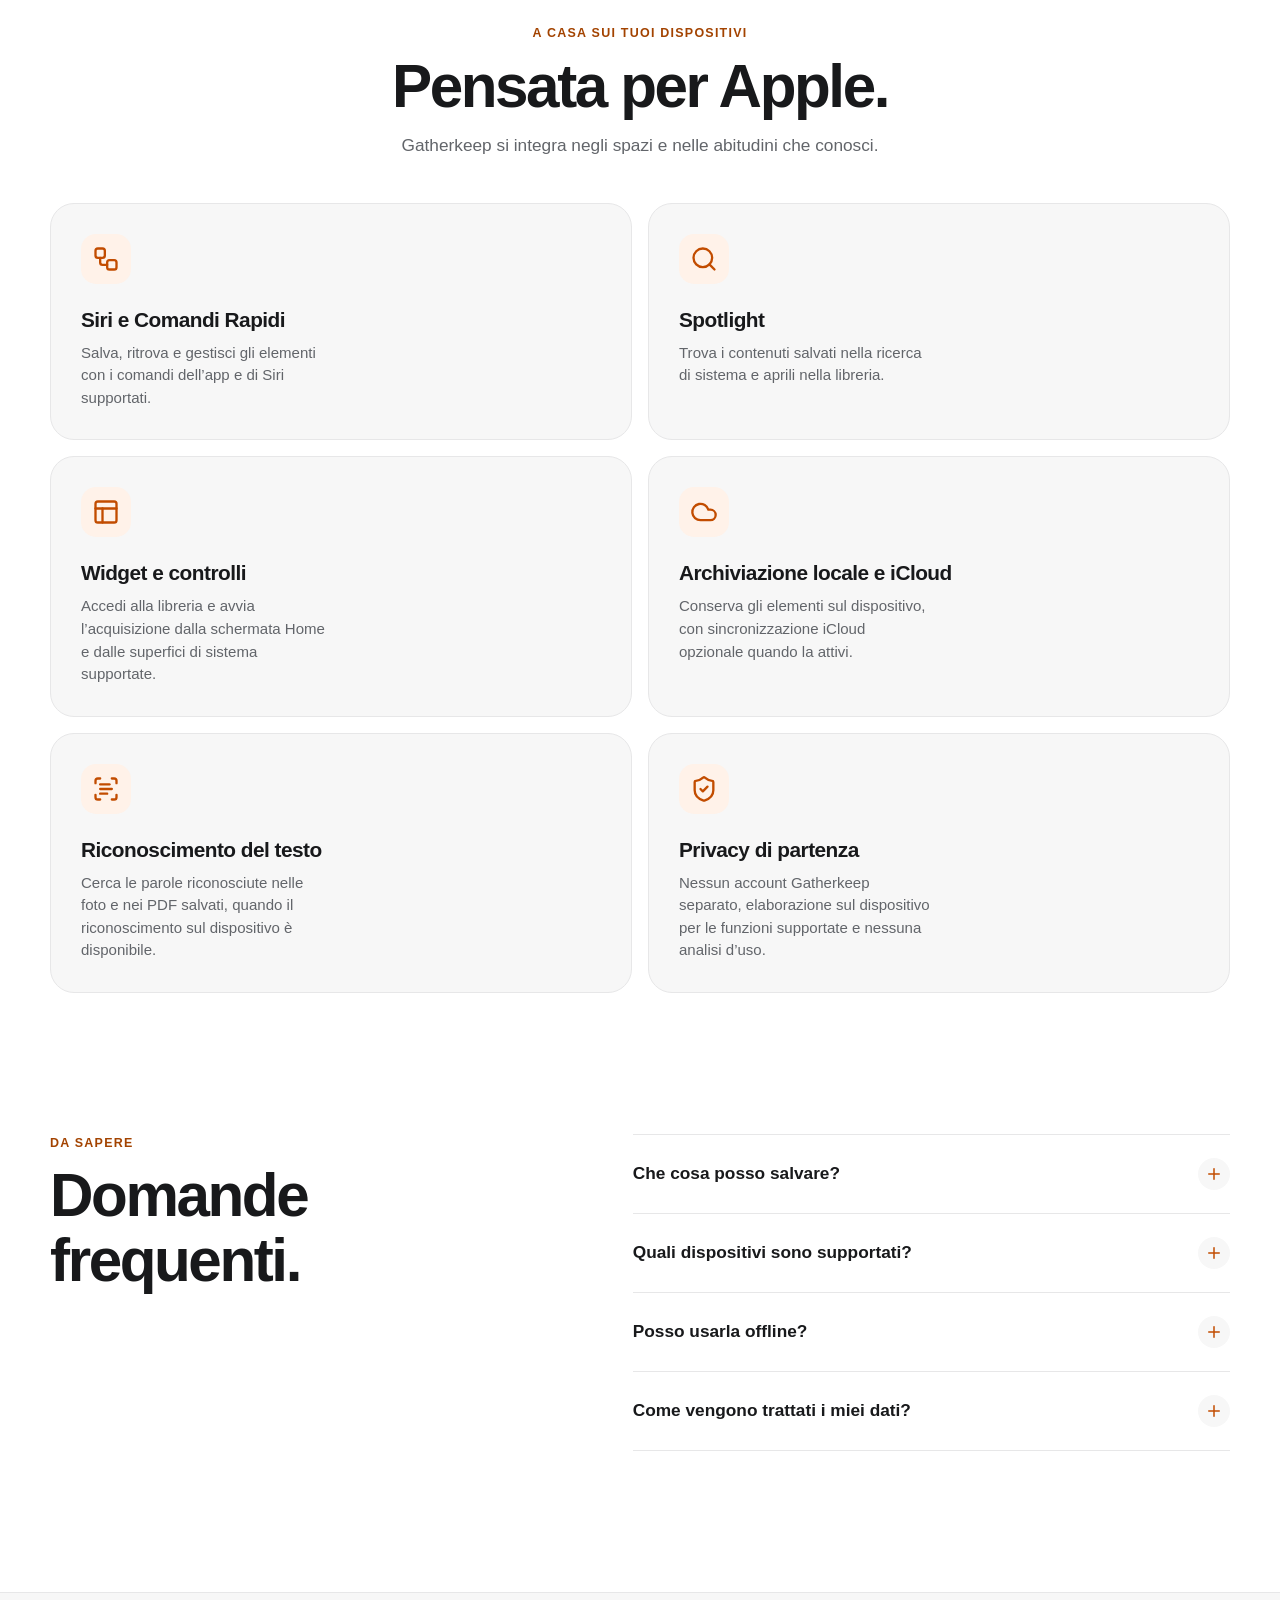
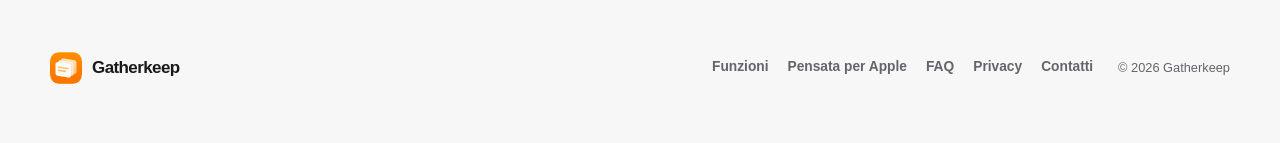
==== commit 2eaa125b: "Refine FAQ icons and mobile landing page polish" ====
--- a/it/index.html
+++ b/it/index.html
@@ -7,7 +7,7 @@
   <title>Gatherkeep — Tieni ciò che conta. Ritrovalo quando serve.</title>
   <link rel="icon" type="image/png" href="../assets/gatherkeep-icon.png"><link rel="canonical" href="https://gerardomaruotti.github.io/gatherkeep-site/it/">
   <link rel="alternate" hreflang="en" href="https://gerardomaruotti.github.io/gatherkeep-site/"><link rel="alternate" hreflang="it" href="https://gerardomaruotti.github.io/gatherkeep-site/it/">
-  <link rel="stylesheet" href="../assets/style.css?v=2"><script src="../assets/site.js?v=3" defer></script>
+  <link rel="stylesheet" href="../assets/style.css?v=3"><script src="../assets/site.js?v=3" defer></script>
 </head>
 <body>
   <header class="site-header"><div class="header-inner">
@@ -22,7 +22,7 @@
       <p class="hero-intro">Link, note, foto, documenti e note vocali: tutto in un unico posto, pronto quando ti serve.</p>
       <div class="beta-block" id="beta"><form class="signup-form" action="https://formspree.io/f/mvkgrbbk" method="post" aria-label="Iscriviti alla lista di interesse per la beta" data-signup-form data-locale="it">
         <input type="hidden" name="language" value="it"><label class="visually-hidden" for="email">Indirizzo email</label><input id="email" name="email" type="email" autocomplete="email" placeholder="Il tuo indirizzo email" maxlength="254" required><div class="honeypot" aria-hidden="true"><label for="company">Azienda</label><input id="company" name="_gotcha" type="text" tabindex="-1" autocomplete="off"></div><button type="submit">Iscriviti <span aria-hidden="true">↗</span></button><p class="form-message" data-form-message role="status" aria-live="polite" tabindex="-1"></p>
-      </form><p class="beta-note">Iscriviti alla lista di interesse per la beta. Ti contatteremo se si libera un posto; l’iscrizione non è un invito automatico. <a href="privacy/">Informativa privacy</a></p></div>
+      </form><p class="beta-note">Ti scriveremo se si libera un posto nella beta. L’iscrizione non garantisce l’accesso. <a href="privacy/">Informativa privacy</a></p></div>
       <p class="platforms">iPhone <span>·</span> iPad <span>·</span> Mac in arrivo</p>
     </div><div class="hero-stage"><div class="hero-halo" aria-hidden="true"></div><img src="../assets/library-framed.png" width="1350" height="2760" alt="La libreria Gatherkeep con un documento, una foto, un link salvato e una nota con tag" fetchpriority="high"></div></section>
     <section class="section content-width" id="features" aria-labelledby="features-title"><div class="section-heading"><p class="section-label">L’essenziale, con semplicità</p><h2 id="features-title">Uno spazio per ogni idea.</h2><p>Cattura un’idea, ritrova il dettaglio giusto e riprendi da dove eri rimasto.</p></div><div class="feature-grid">
@@ -40,10 +40,10 @@
       <article class="integration-card"><span class="integration-icon"><img src="../assets/icons/shield-check.svg" width="28" height="28" alt=""></span><h3>Privacy di partenza</h3><p>Nessun account Gatherkeep separato, elaborazione sul dispositivo per le funzioni supportate e nessuna analisi d’uso.</p></article>
     </div></section>
     <section class="section content-width faq-section" id="faq" aria-labelledby="faq-title"><div class="faq-heading"><p class="section-label">Da sapere</p><h2 id="faq-title">Domande frequenti.</h2></div><div class="faq-list">
-      <details><summary>Che cosa posso salvare?<span aria-hidden="true">+</span></summary><p>Link, note, foto, PDF e altri file, oltre alle note vocali. Puoi acquisire contenuti da Condividi, appunti, fotocamera e scanner.</p></details>
-      <details><summary>Quali dispositivi sono supportati?<span aria-hidden="true">+</span></summary><p>Gatherkeep è pensata per iPhone e iPad. La versione per Mac arriverà in seguito; non è stata annunciata una data.</p></details>
-      <details><summary>Posso usarla offline?<span aria-hidden="true">+</span></summary><p>Gli elementi salvati restano disponibili in locale. Per aprire le pagine web serve una connessione. La trascrizione vocale dipende da dispositivo, lingua e risorse scaricate.</p></details>
-      <details><summary>Come vengono trattati i miei dati?<span aria-hidden="true">+</span></summary><p>Gli elementi sono salvati in locale, con sincronizzazione iCloud opzionale. Gatherkeep non richiede un account separato né usa analisi d’uso; le funzioni supportate elaborano i dati sul dispositivo.</p></details>
+      <details><summary>Che cosa posso salvare?<span class="faq-icon" aria-hidden="true"><img class="faq-plus" src="../assets/icons/plus.svg" width="18" height="18" alt=""><img class="faq-minus" src="../assets/icons/minus.svg" width="18" height="18" alt=""></span></summary><p>Link, note, foto, PDF e altri file, oltre alle note vocali. Puoi acquisire contenuti da Condividi, appunti, fotocamera e scanner.</p></details>
+      <details><summary>Quali dispositivi sono supportati?<span class="faq-icon" aria-hidden="true"><img class="faq-plus" src="../assets/icons/plus.svg" width="18" height="18" alt=""><img class="faq-minus" src="../assets/icons/minus.svg" width="18" height="18" alt=""></span></summary><p>Gatherkeep è pensata per iPhone e iPad. La versione per Mac arriverà in seguito; non è stata annunciata una data.</p></details>
+      <details><summary>Posso usarla offline?<span class="faq-icon" aria-hidden="true"><img class="faq-plus" src="../assets/icons/plus.svg" width="18" height="18" alt=""><img class="faq-minus" src="../assets/icons/minus.svg" width="18" height="18" alt=""></span></summary><p>Gli elementi salvati restano disponibili in locale. Per aprire le pagine web serve una connessione. La trascrizione vocale dipende da dispositivo, lingua e risorse scaricate.</p></details>
+      <details><summary>Come vengono trattati i miei dati?<span class="faq-icon" aria-hidden="true"><img class="faq-plus" src="../assets/icons/plus.svg" width="18" height="18" alt=""><img class="faq-minus" src="../assets/icons/minus.svg" width="18" height="18" alt=""></span></summary><p>Gli elementi sono salvati in locale, con sincronizzazione iCloud opzionale. Gatherkeep non richiede un account separato né usa analisi d’uso; le funzioni supportate elaborano i dati sul dispositivo.</p></details>
     </div></section>
   </main>
   <footer class="site-footer"><div class="content-width footer-inner"><div class="footer-brand"><img src="../assets/gatherkeep-icon.png" width="32" height="32" alt=""><span>Gatherkeep</span></div><nav aria-label="Navigazione a piè di pagina"><a href="#features">Funzioni</a><a href="#apple">Pensata per Apple</a><a href="#faq">FAQ</a><a href="privacy/">Privacy</a><a href="mailto:maruotti@icloud.com">Contatti</a></nav><p>© <span data-year>2026</span> Gatherkeep</p></div></footer>
--- a/assets/style.css
+++ b/assets/style.css
@@ -57,7 +57,7 @@
 .section{padding-top:clamp(100px,11vw,158px)}
 .section-heading{text-align:center;max-width:730px;margin:0 auto 42px}
 .section-label{margin:0 0 12px;color:var(--accent-ink);font-size:.78rem;font-weight:760;letter-spacing:.1em;text-transform:uppercase}
-.section-heading h2,.voice-copy h2,.faq-heading h2{margin:0 0 14px;font-size:clamp(2.65rem,4.7vw,4.45rem);line-height:1.07;letter-spacing:-.055em;font-weight:740;text-wrap:balance}
+.section-heading h2,.voice-copy h2,.faq-heading h2{margin:0 0 14px;font-size:clamp(2.65rem,4.7vw,4.45rem);line-height:1.07;letter-spacing:-.04em;font-weight:740;text-wrap:balance}
 .section-heading>p:last-child{margin:0;color:var(--muted);font-size:1.08rem}
 .feature-grid{display:grid;grid-template-columns:repeat(3,minmax(0,1fr));gap:17px}
 .feature-card{min-width:0;border:1px solid var(--line);border-radius:27px;background:var(--card);overflow:hidden}
@@ -75,12 +75,12 @@
 .markdown-visual img{transform:translateY(65px)}
 .voice-panel{display:grid;grid-template-columns:1fr 1fr;min-height:550px;border:1px solid var(--line);border-radius:30px;background:var(--warm);overflow:hidden}
 .voice-copy{align-self:center;padding:clamp(36px,6vw,90px)}
-.voice-copy h2{max-width:11ch}
+.voice-copy h2{max-width:11ch;letter-spacing:-.025em;word-spacing:.12em}
 .voice-copy>p:not(.section-label){max-width:420px;color:var(--muted);font-size:1.1rem;line-height:1.6}
 .small-rule{display:block;width:32px;height:3px;margin:38px 0 22px;background:var(--accent);border-radius:4px}
 .voice-copy .voice-footnote{font-size:.88rem!important}
-.voice-visual{position:relative;display:flex;justify-content:center;align-items:flex-start;max-height:550px;overflow:hidden;padding-top:32px;background:radial-gradient(circle at 50% 50%,color-mix(in srgb,var(--accent) 19%,transparent),transparent 60%)}
-.voice-visual:after{content:"";position:absolute;inset:auto 0 0;height:160px;background:linear-gradient(transparent,var(--warm) 10%)}
+.voice-visual{position:relative;display:flex;justify-content:center;align-items:flex-start;max-height:550px;overflow:hidden;padding-top:24px;background:radial-gradient(circle at 50% 50%,color-mix(in srgb,var(--accent) 19%,transparent),transparent 60%)}
+.voice-visual:after{content:"";position:absolute;inset:auto 0 0;height:170px;background:linear-gradient(transparent,var(--warm) 15%)}
 .voice-visual img{display:block;width:310px;height:auto;filter:drop-shadow(0 17px 25px #1112)}
 .apple-section .section-heading{margin-bottom:44px}
 .integration-grid{display:grid;grid-template-columns:repeat(2,minmax(0,1fr));gap:16px}
@@ -96,8 +96,11 @@
 .faq-list details{border-bottom:1px solid var(--line)}
 .faq-list summary{display:flex;justify-content:space-between;align-items:center;gap:15px;padding:23px 0;list-style:none;cursor:pointer;font-size:1.08rem;font-weight:680}
 .faq-list summary::-webkit-details-marker{display:none}
-.faq-list summary span{display:grid;place-items:center;width:27px;height:27px;flex:none;border-radius:50%;background:var(--soft);color:var(--accent-ink);font-size:1.3rem;font-weight:400}
-.faq-list details[open] summary span{transform:rotate(45deg)}
+.faq-icon{display:grid;place-items:center;width:32px;height:32px;flex:none;border-radius:50%;background:var(--soft)}
+.faq-icon img{display:block;grid-area:1/1;width:18px;height:18px;filter:invert(32%) sepia(97%) saturate(2412%) hue-rotate(15deg) brightness(87%) contrast(101%)}
+.faq-icon .faq-minus,.faq-list details[open] .faq-plus{display:none}
+.faq-list details[open] .faq-minus{display:block}
+:root[data-theme=dark] .faq-icon img{filter:invert(69%) sepia(62%) saturate(1395%) hue-rotate(328deg) brightness(102%) contrast(101%)}
 .faq-list details p{max-width:55ch;margin:0;padding:0 35px 24px 0;color:var(--muted);line-height:1.62}
 .faq-list details p a{color:var(--accent-ink)}
 .site-footer{border-top:1px solid var(--line);background:var(--soft)}
@@ -141,7 +144,7 @@
 .feature-visual img{width:210px}
 .voice-panel{grid-template-columns:1fr}
 .voice-copy{padding:48px 48px 10px}
-.voice-visual{max-height:380px}
+.voice-visual{max-height:460px}
 .integration-grid{grid-template-columns:repeat(2,minmax(0,1fr))}
 .faq-section{grid-template-columns:1fr;gap:25px}
 }
@@ -161,9 +164,9 @@
 .beta-block{margin-top:25px}
 .signup-form{grid-template-columns:1fr auto}
 .signup-form input[type=email]{height:44px;padding:0 12px;font-size:.9rem}
-.signup-form button{min-height:44px;padding:0 14px;font-size:.82rem;gap:5px}
-.beta-note{font-size:.76rem}
-.platforms{font-size:.75rem}
+.signup-form button{min-height:44px;padding:0 14px;font-size:.875rem;gap:5px}
+.beta-note{font-size:.875rem}
+.platforms{font-size:.8125rem}
 .hero-stage{margin-top:45px;max-height:510px}
 .hero-stage img{width:min(350px,85vw)}
 .section{padding-top:88px}
@@ -178,8 +181,8 @@
 .feature-visual img{width:215px}
 .voice-copy{padding:38px 29px 0}
 .voice-copy>p:not(.section-label){font-size:1rem}
-.voice-visual{max-height:440px}
-.voice-visual:after{height:165px}
+.voice-visual{max-height:390px;padding-top:20px}
+.voice-visual:after{height:90px}
 .voice-visual img{width:235px}
 .integration-grid{grid-template-columns:1fr;gap:12px}
 .integration-card{min-height:0;padding:25px}
@@ -187,7 +190,7 @@
 .faq-section{padding-bottom:85px}
 .faq-list summary{font-size:1rem}
 .footer-inner{display:block;padding-block:30px}
-.site-footer nav{gap:10px 19px;margin:22px 0}
+.site-footer nav{display:grid;grid-template-columns:repeat(3,max-content);gap:12px 20px;margin:24px 0}
 .site-footer p{width:auto}
 }
 @media(max-width:540px){.page-shell{width:min(calc(100% - 32px),1180px)}
@@ -211,4 +214,5 @@
 :root[data-theme=dark] .markdown-visual{--visual:#342c28}
 @media(prefers-color-scheme:dark){:root:not([data-theme=light]) .find-visual{--visual:#292d32}
 :root:not([data-theme=light]) .markdown-visual{--visual:#342c28}
-}
+:root:not([data-theme=light]) .faq-icon img{filter:invert(69%) sepia(62%) saturate(1395%) hue-rotate(328deg) brightness(102%) contrast(101%)}
+}
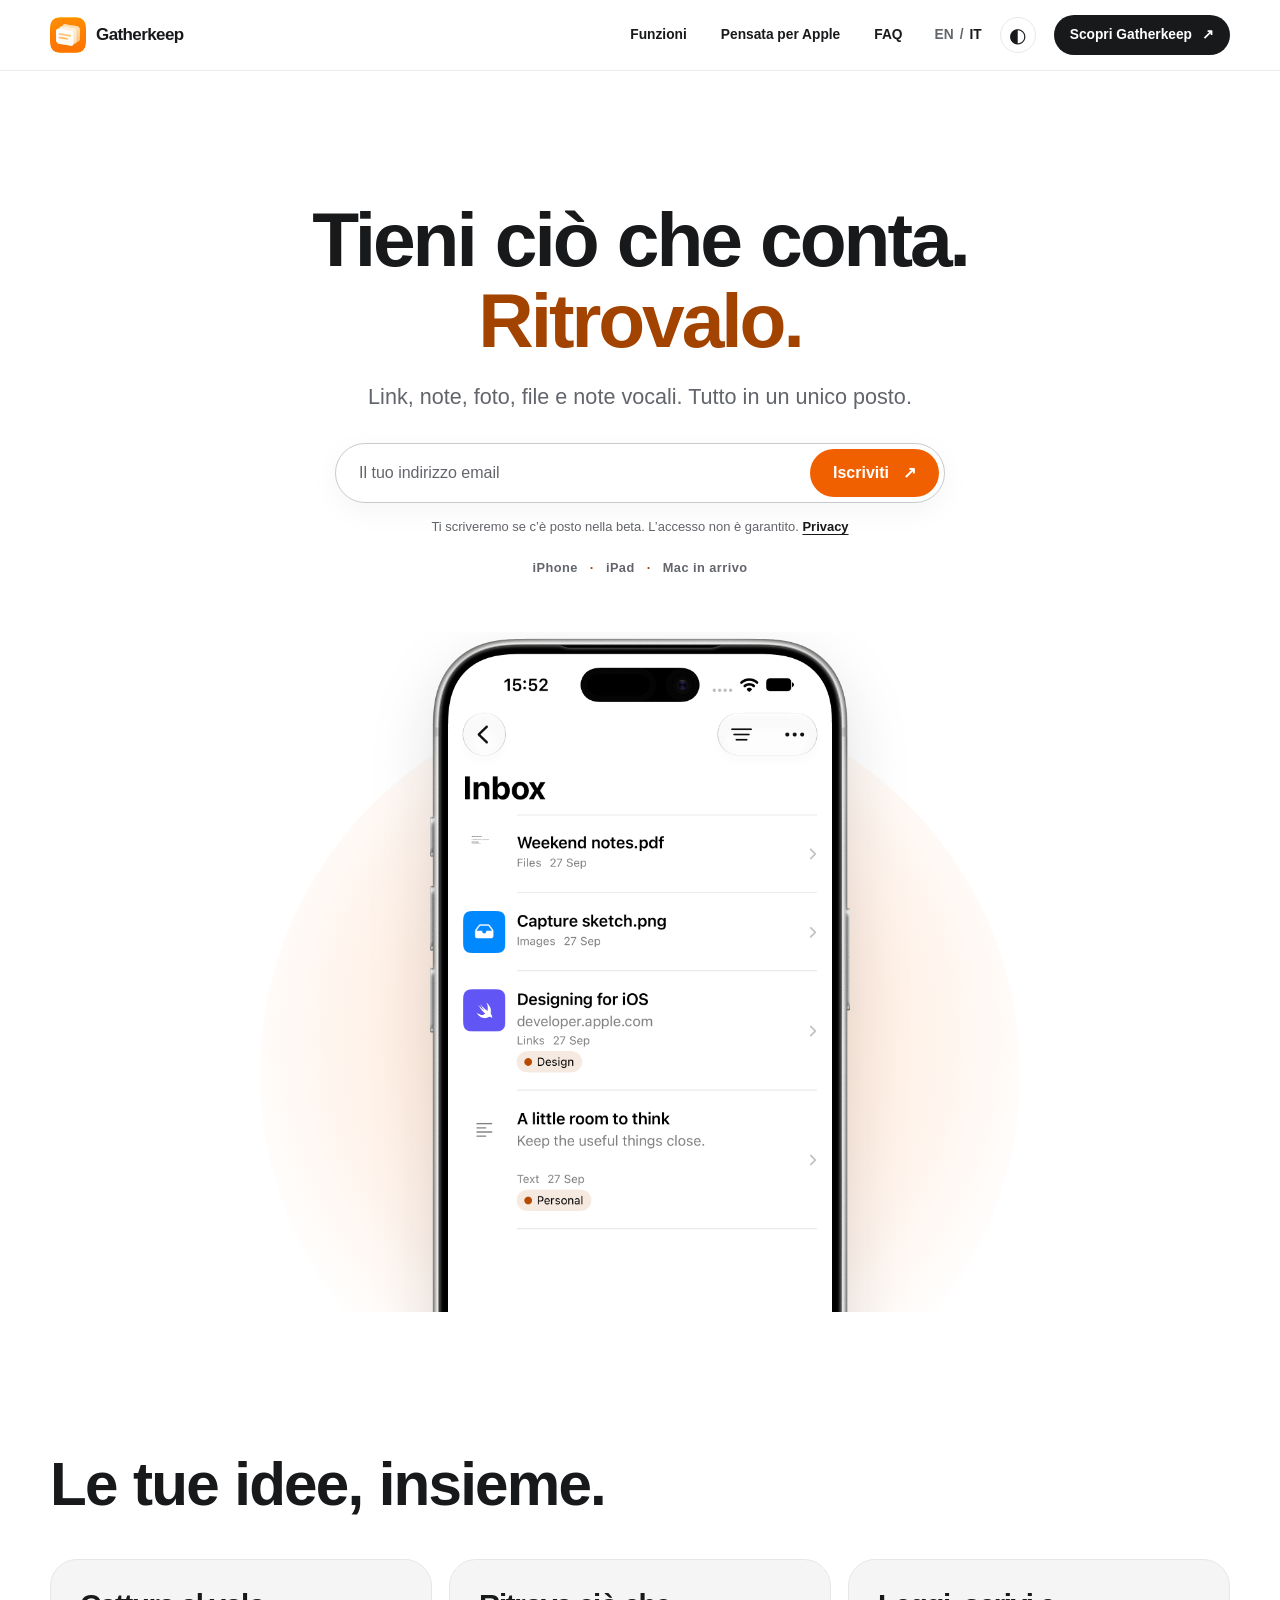
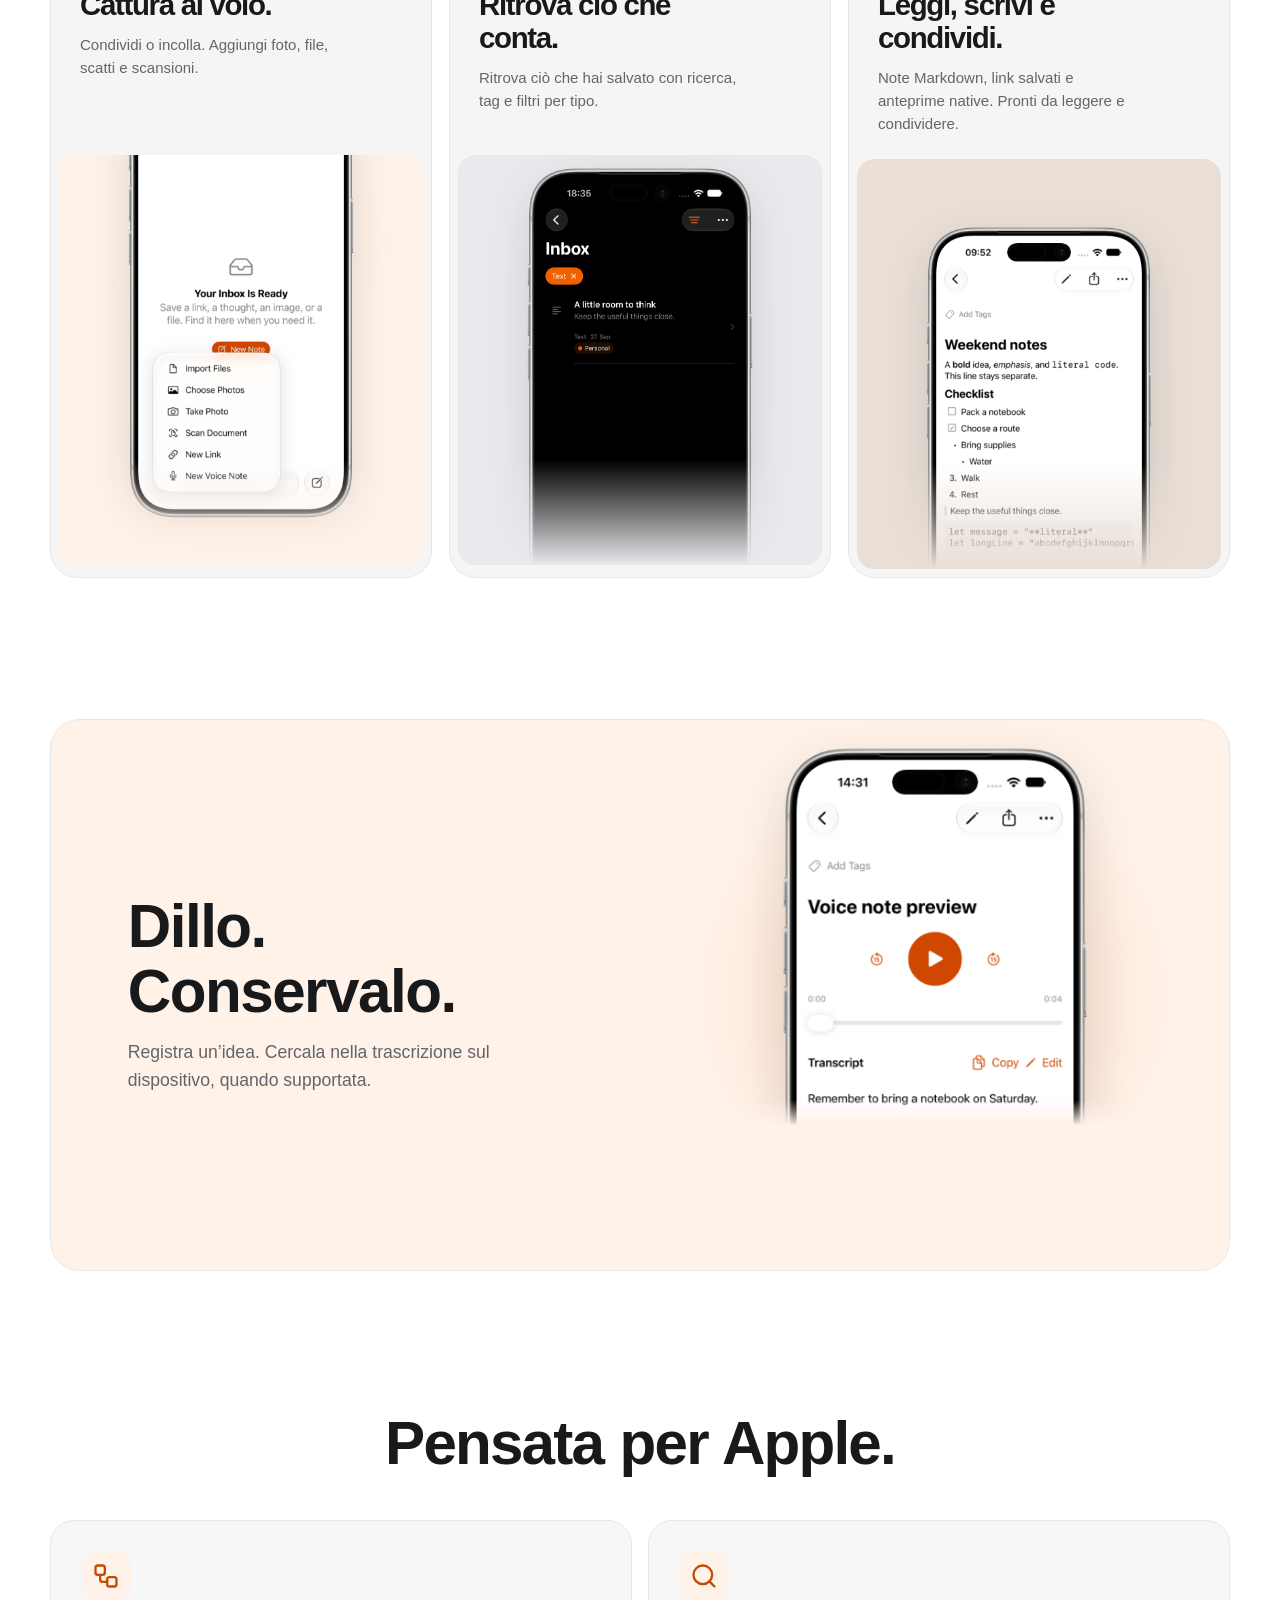
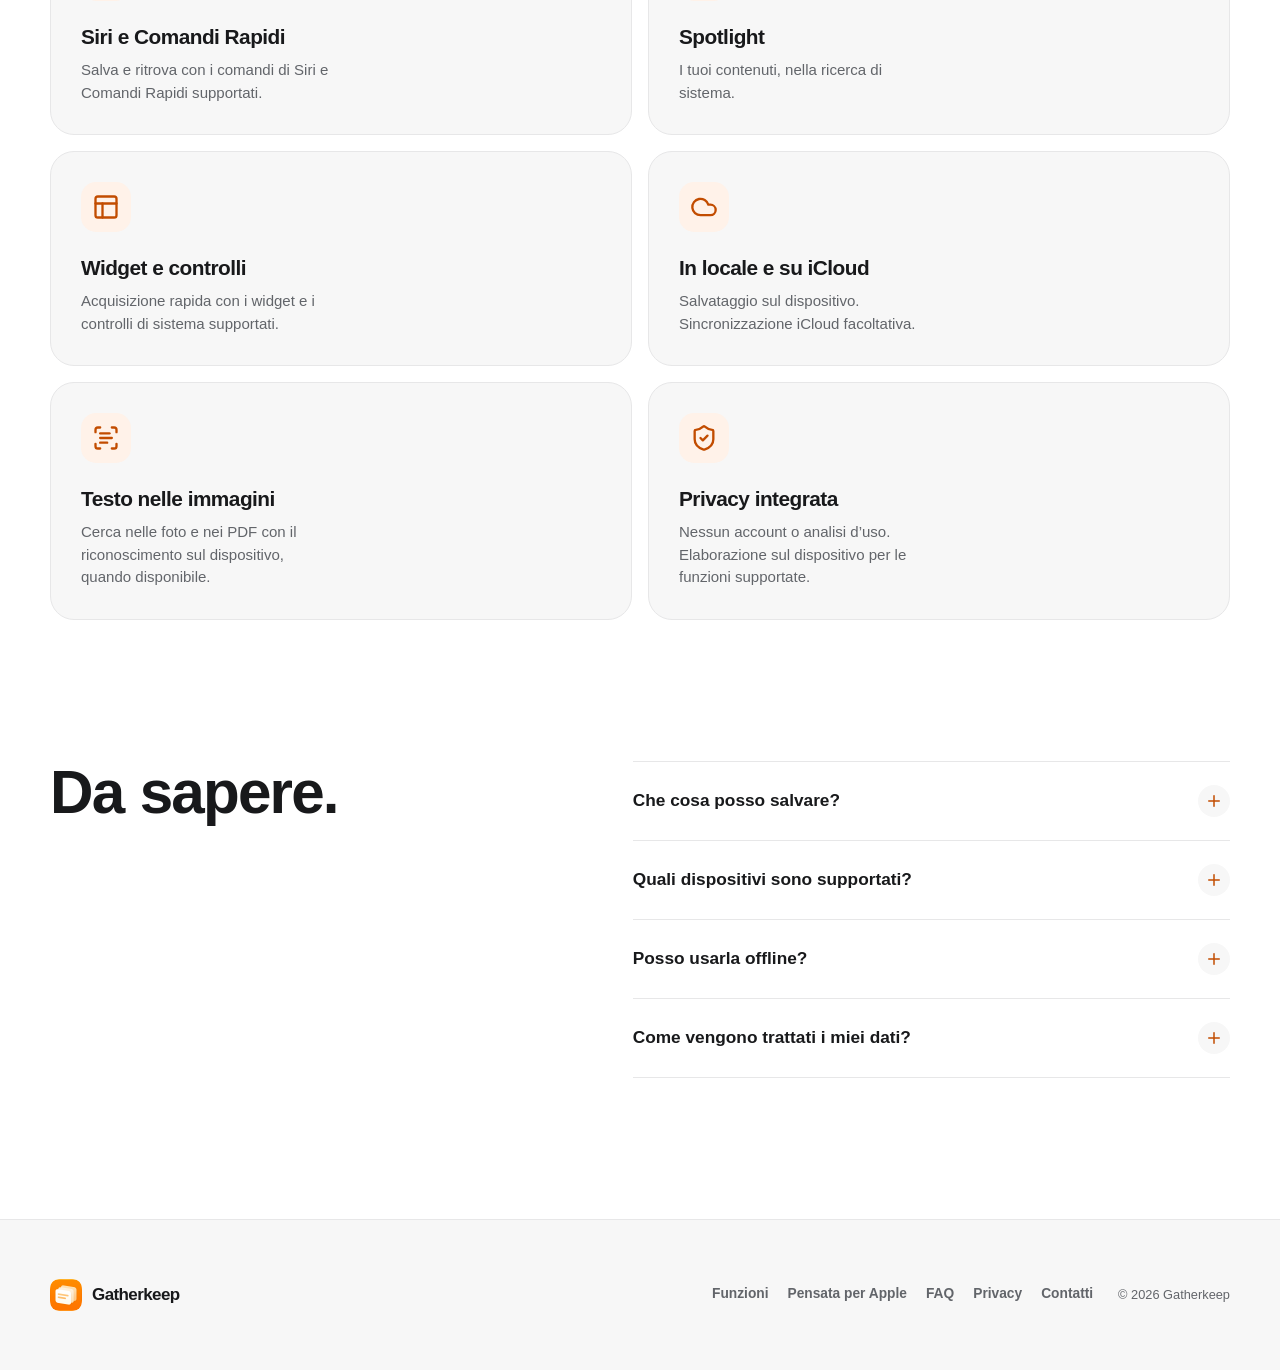
==== commit 36a208b6: "Simplify landing page copy and mobile layout" ====
--- a/it/index.html
+++ b/it/index.html
@@ -4,10 +4,10 @@
   <meta charset="utf-8"><meta name="viewport" content="width=device-width, initial-scale=1">
   <meta name="theme-color" content="#ffffff" media="(prefers-color-scheme: light)"><meta name="theme-color" content="#111214" media="(prefers-color-scheme: dark)">
   <meta name="description" content="Gatherkeep riunisce link, note, foto, documenti e note vocali. Iscriviti alla lista di interesse per la beta.">
-  <title>Gatherkeep — Tieni ciò che conta. Ritrovalo quando serve.</title>
+  <title>Gatherkeep — Tieni ciò che conta. Ritrovalo.</title>
   <link rel="icon" type="image/png" href="../assets/gatherkeep-icon.png"><link rel="canonical" href="https://gerardomaruotti.github.io/gatherkeep-site/it/">
   <link rel="alternate" hreflang="en" href="https://gerardomaruotti.github.io/gatherkeep-site/"><link rel="alternate" hreflang="it" href="https://gerardomaruotti.github.io/gatherkeep-site/it/">
-  <link rel="stylesheet" href="../assets/style.css?v=3"><script src="../assets/site.js?v=3" defer></script>
+  <link rel="stylesheet" href="../assets/style.css?v=5"><script src="../assets/site.js?v=4" defer></script>
 </head>
 <body>
   <header class="site-header"><div class="header-inner">
@@ -17,33 +17,32 @@
   </div></header>
   <main id="top">
     <section class="hero content-width" aria-labelledby="hero-title"><div class="hero-copy">
-      <p class="eyebrow"><span class="eyebrow-dot" aria-hidden="true"></span> Uno spazio per ciò che vuoi conservare</p>
-      <h1 id="hero-title">Tieni ciò che conta.<br><span>Ritrovalo quando serve.</span></h1>
-      <p class="hero-intro">Link, note, foto, documenti e note vocali: tutto in un unico posto, pronto quando ti serve.</p>
+      <h1 id="hero-title">Tieni ciò che conta.<br><span>Ritrovalo.</span></h1>
+      <p class="hero-intro">Link, note, foto, file e note vocali. Tutto in un unico posto.</p>
       <div class="beta-block" id="beta"><form class="signup-form" action="https://formspree.io/f/mvkgrbbk" method="post" aria-label="Iscriviti alla lista di interesse per la beta" data-signup-form data-locale="it">
-        <input type="hidden" name="language" value="it"><label class="visually-hidden" for="email">Indirizzo email</label><input id="email" name="email" type="email" autocomplete="email" placeholder="Il tuo indirizzo email" maxlength="254" required><div class="honeypot" aria-hidden="true"><label for="company">Azienda</label><input id="company" name="_gotcha" type="text" tabindex="-1" autocomplete="off"></div><button type="submit">Iscriviti <span aria-hidden="true">↗</span></button><p class="form-message" data-form-message role="status" aria-live="polite" tabindex="-1"></p>
-      </form><p class="beta-note">Ti scriveremo se si libera un posto nella beta. L’iscrizione non garantisce l’accesso. <a href="privacy/">Informativa privacy</a></p></div>
+        <input type="hidden" name="language" value="it"><label class="visually-hidden" for="email">Indirizzo email</label><input id="email" name="email" type="email" autocomplete="email" placeholder="Il tuo indirizzo email" maxlength="254" required><div class="honeypot" aria-hidden="true"><label for="company">Azienda</label><input id="company" name="_gotcha" type="text" tabindex="-1" autocomplete="off"></div><button type="submit">Iscriviti <span aria-hidden="true">↗</span></button>
+      </form><p class="form-message" data-form-message role="status" aria-live="polite" tabindex="-1"></p><p class="beta-note" data-beta-note>Ti scriveremo se c’è posto nella beta. L’accesso non è garantito. <a href="privacy/">Privacy</a></p><div class="signup-success" data-signup-success role="status" aria-live="polite" tabindex="-1" hidden><strong>Grazie. Sei nella lista.</strong><p>Ti contatteremo se si libererà un posto nella beta.</p></div></div>
       <p class="platforms">iPhone <span>·</span> iPad <span>·</span> Mac in arrivo</p>
     </div><div class="hero-stage"><div class="hero-halo" aria-hidden="true"></div><img src="../assets/library-framed.png" width="1350" height="2760" alt="La libreria Gatherkeep con un documento, una foto, un link salvato e una nota con tag" fetchpriority="high"></div></section>
-    <section class="section content-width" id="features" aria-labelledby="features-title"><div class="section-heading"><p class="section-label">L’essenziale, con semplicità</p><h2 id="features-title">Uno spazio per ogni idea.</h2><p>Cattura un’idea, ritrova il dettaglio giusto e riprendi da dove eri rimasto.</p></div><div class="feature-grid">
-      <article class="feature-card"><div class="feature-copy"><span class="feature-number">01 / Cattura</span><h3>Cattura al volo.</h3><p>Salva dal menu Condividi o dagli appunti. Aggiungi foto, file, scatti e scansioni di documenti.</p></div><div class="feature-visual capture-visual"><img src="../assets/capture-framed.png" width="1350" height="2760" alt="Il menu di acquisizione di Gatherkeep con file, foto, fotocamera, scanner, link e note vocali" loading="lazy"></div></article>
-      <article class="feature-card"><div class="feature-copy"><span class="feature-number">02 / Ritrova</span><h3>Ritrova la strada.</h3><p>Cerca nella libreria, segui i tag o filtra per tipo quando ricordi solo un dettaglio.</p></div><div class="feature-visual find-visual"><img src="../assets/filter-framed.png" width="1350" height="2760" alt="La libreria Gatherkeep filtrata alle note di testo" loading="lazy"></div></article>
-      <article class="feature-card"><div class="feature-copy"><span class="feature-number">03 / Continua</span><h3>Leggi, scrivi e condividi.</h3><p>Scrivi in Markdown, rileggi i link salvati, visualizza i file con controlli familiari e condividi ciò che conservi.</p></div><div class="feature-visual markdown-visual"><img src="../assets/markdown-framed.png" width="1350" height="2760" alt="Una nota Markdown in Gatherkeep con titolo, elenco di controllo e lista" loading="lazy"></div></article>
+    <section class="section content-width" id="features" aria-labelledby="features-title"><div class="section-heading"><h2 id="features-title">Le tue idee, insieme.</h2></div><div class="feature-grid">
+      <article class="feature-card"><div class="feature-copy"><h3>Cattura al volo.</h3><p>Condividi o incolla. Aggiungi foto, file, scatti e scansioni.</p></div><div class="feature-visual capture-visual"><img src="../assets/capture-framed.png" width="1350" height="2760" alt="Il menu di acquisizione di Gatherkeep con file, foto, fotocamera, scanner, link e note vocali" loading="lazy"></div></article>
+      <article class="feature-card"><div class="feature-copy"><h3>Ritrova ciò che conta.</h3><p>Ritrova ciò che hai salvato con ricerca, tag e filtri per tipo.</p></div><div class="feature-visual find-visual"><img src="../assets/filter-framed.png" width="1350" height="2760" alt="La libreria Gatherkeep filtrata alle note di testo" loading="lazy"></div></article>
+      <article class="feature-card"><div class="feature-copy"><h3>Leggi, scrivi e condividi.</h3><p>Note Markdown, link salvati e anteprime native. Pronti da leggere e condividere.</p></div><div class="feature-visual markdown-visual"><img src="../assets/markdown-framed.png" width="1350" height="2760" alt="Una nota Markdown in Gatherkeep con titolo, elenco di controllo e lista" loading="lazy"></div></article>
     </div></section>
-    <section class="section content-width voice-section" aria-labelledby="voice-title"><div class="voice-panel"><div class="voice-copy"><p class="section-label">Per le idee in movimento</p><h2 id="voice-title">Dillo. Conservalo.</h2><p>Registra una nota vocale, ottieni una trascrizione sul dispositivo quando disponibile e ritrova le parole con la ricerca.</p><span class="small-rule" aria-hidden="true"></span><p class="voice-footnote">Registrazione e trascrizione restano nella tua libreria.</p></div><div class="voice-visual"><img src="../assets/voice-framed.png" width="1350" height="2760" alt="Una nota vocale salvata con controlli di riproduzione e trascrizione in Gatherkeep" loading="lazy"></div></div></section>
-    <section class="section content-width apple-section" id="apple" aria-labelledby="apple-title"><div class="section-heading"><p class="section-label">A casa sui tuoi dispositivi</p><h2 id="apple-title">Pensata per Apple.</h2><p>Gatherkeep si integra negli spazi e nelle abitudini che conosci.</p></div><div class="integration-grid">
-      <article class="integration-card"><span class="integration-icon"><img src="../assets/icons/workflow.svg" width="28" height="28" alt=""></span><h3>Siri e Comandi Rapidi</h3><p>Salva, ritrova e gestisci gli elementi con i comandi dell’app e di Siri supportati.</p></article>
-      <article class="integration-card"><span class="integration-icon"><img src="../assets/icons/search.svg" width="28" height="28" alt=""></span><h3>Spotlight</h3><p>Trova i contenuti salvati nella ricerca di sistema e aprili nella libreria.</p></article>
-      <article class="integration-card"><span class="integration-icon"><img src="../assets/icons/panels-top-left.svg" width="28" height="28" alt=""></span><h3>Widget e controlli</h3><p>Accedi alla libreria e avvia l’acquisizione dalla schermata Home e dalle superfici di sistema supportate.</p></article>
-      <article class="integration-card"><span class="integration-icon"><img src="../assets/icons/cloud.svg" width="28" height="28" alt=""></span><h3>Archiviazione locale e iCloud</h3><p>Conserva gli elementi sul dispositivo, con sincronizzazione iCloud opzionale quando la attivi.</p></article>
-      <article class="integration-card"><span class="integration-icon"><img src="../assets/icons/scan-text.svg" width="28" height="28" alt=""></span><h3>Riconoscimento del testo</h3><p>Cerca le parole riconosciute nelle foto e nei PDF salvati, quando il riconoscimento sul dispositivo è disponibile.</p></article>
-      <article class="integration-card"><span class="integration-icon"><img src="../assets/icons/shield-check.svg" width="28" height="28" alt=""></span><h3>Privacy di partenza</h3><p>Nessun account Gatherkeep separato, elaborazione sul dispositivo per le funzioni supportate e nessuna analisi d’uso.</p></article>
+    <section class="section content-width voice-section" aria-labelledby="voice-title"><div class="voice-panel"><div class="voice-copy"><h2 id="voice-title">Dillo. Conservalo.</h2><p>Registra un’idea. Cercala nella trascrizione sul dispositivo, quando supportata.</p></div><div class="voice-visual"><img src="../assets/voice-framed.png" width="1350" height="2760" alt="Una nota vocale salvata con controlli di riproduzione e trascrizione in Gatherkeep" loading="lazy"></div></div></section>
+    <section class="section content-width apple-section" id="apple" aria-labelledby="apple-title"><div class="section-heading"><h2 id="apple-title">Pensata per Apple.</h2></div><div class="integration-grid">
+      <article class="integration-card"><span class="integration-icon"><img src="../assets/icons/workflow.svg" width="28" height="28" alt=""></span><h3>Siri e Comandi Rapidi</h3><p>Salva e ritrova con i comandi di Siri e Comandi Rapidi supportati.</p></article>
+      <article class="integration-card"><span class="integration-icon"><img src="../assets/icons/search.svg" width="28" height="28" alt=""></span><h3>Spotlight</h3><p>I tuoi contenuti, nella ricerca di sistema.</p></article>
+      <article class="integration-card"><span class="integration-icon"><img src="../assets/icons/panels-top-left.svg" width="28" height="28" alt=""></span><h3>Widget e controlli</h3><p>Acquisizione rapida con i widget e i controlli di sistema supportati.</p></article>
+      <article class="integration-card"><span class="integration-icon"><img src="../assets/icons/cloud.svg" width="28" height="28" alt=""></span><h3>In locale e su iCloud</h3><p>Salvataggio sul dispositivo. Sincronizzazione iCloud facoltativa.</p></article>
+      <article class="integration-card"><span class="integration-icon"><img src="../assets/icons/scan-text.svg" width="28" height="28" alt=""></span><h3>Testo nelle immagini</h3><p>Cerca nelle foto e nei PDF con il riconoscimento sul dispositivo, quando disponibile.</p></article>
+      <article class="integration-card"><span class="integration-icon"><img src="../assets/icons/shield-check.svg" width="28" height="28" alt=""></span><h3>Privacy integrata</h3><p>Nessun account o analisi d’uso. Elaborazione sul dispositivo per le funzioni supportate.</p></article>
     </div></section>
-    <section class="section content-width faq-section" id="faq" aria-labelledby="faq-title"><div class="faq-heading"><p class="section-label">Da sapere</p><h2 id="faq-title">Domande frequenti.</h2></div><div class="faq-list">
-      <details><summary>Che cosa posso salvare?<span class="faq-icon" aria-hidden="true"><img class="faq-plus" src="../assets/icons/plus.svg" width="18" height="18" alt=""><img class="faq-minus" src="../assets/icons/minus.svg" width="18" height="18" alt=""></span></summary><p>Link, note, foto, PDF e altri file, oltre alle note vocali. Puoi acquisire contenuti da Condividi, appunti, fotocamera e scanner.</p></details>
-      <details><summary>Quali dispositivi sono supportati?<span class="faq-icon" aria-hidden="true"><img class="faq-plus" src="../assets/icons/plus.svg" width="18" height="18" alt=""><img class="faq-minus" src="../assets/icons/minus.svg" width="18" height="18" alt=""></span></summary><p>Gatherkeep è pensata per iPhone e iPad. La versione per Mac arriverà in seguito; non è stata annunciata una data.</p></details>
-      <details><summary>Posso usarla offline?<span class="faq-icon" aria-hidden="true"><img class="faq-plus" src="../assets/icons/plus.svg" width="18" height="18" alt=""><img class="faq-minus" src="../assets/icons/minus.svg" width="18" height="18" alt=""></span></summary><p>Gli elementi salvati restano disponibili in locale. Per aprire le pagine web serve una connessione. La trascrizione vocale dipende da dispositivo, lingua e risorse scaricate.</p></details>
-      <details><summary>Come vengono trattati i miei dati?<span class="faq-icon" aria-hidden="true"><img class="faq-plus" src="../assets/icons/plus.svg" width="18" height="18" alt=""><img class="faq-minus" src="../assets/icons/minus.svg" width="18" height="18" alt=""></span></summary><p>Gli elementi sono salvati in locale, con sincronizzazione iCloud opzionale. Gatherkeep non richiede un account separato né usa analisi d’uso; le funzioni supportate elaborano i dati sul dispositivo.</p></details>
+    <section class="section content-width faq-section" id="faq" aria-labelledby="faq-title"><div class="faq-heading"><h2 id="faq-title">Da sapere.</h2></div><div class="faq-list">
+      <details><summary>Che cosa posso salvare?<span class="faq-icon" aria-hidden="true"><img class="faq-plus" src="../assets/icons/plus.svg" width="18" height="18" alt=""><img class="faq-minus" src="../assets/icons/minus.svg" width="18" height="18" alt=""></span></summary><p>Link, note, foto, PDF, altri file e note vocali.</p></details>
+      <details><summary>Quali dispositivi sono supportati?<span class="faq-icon" aria-hidden="true"><img class="faq-plus" src="../assets/icons/plus.svg" width="18" height="18" alt=""><img class="faq-minus" src="../assets/icons/minus.svg" width="18" height="18" alt=""></span></summary><p>iPhone e iPad. Mac è in arrivo, senza una data di uscita annunciata.</p></details>
+      <details><summary>Posso usarla offline?<span class="faq-icon" aria-hidden="true"><img class="faq-plus" src="../assets/icons/plus.svg" width="18" height="18" alt=""><img class="faq-minus" src="../assets/icons/minus.svg" width="18" height="18" alt=""></span></summary><p>I contenuti salvati funzionano offline; le pagine web richiedono una connessione. La trascrizione dipende da dispositivo, lingua e risorse scaricate.</p></details>
+      <details><summary>Come vengono trattati i miei dati?<span class="faq-icon" aria-hidden="true"><img class="faq-plus" src="../assets/icons/plus.svg" width="18" height="18" alt=""><img class="faq-minus" src="../assets/icons/minus.svg" width="18" height="18" alt=""></span></summary><p>I contenuti restano sul dispositivo, con iCloud facoltativo. Nessun account Gatherkeep o analisi d’uso. Le funzioni supportate elaborano i dati sul dispositivo.</p></details>
     </div></section>
   </main>
   <footer class="site-footer"><div class="content-width footer-inner"><div class="footer-brand"><img src="../assets/gatherkeep-icon.png" width="32" height="32" alt=""><span>Gatherkeep</span></div><nav aria-label="Navigazione a piè di pagina"><a href="#features">Funzioni</a><a href="#apple">Pensata per Apple</a><a href="#faq">FAQ</a><a href="privacy/">Privacy</a><a href="mailto:maruotti@icloud.com">Contatti</a></nav><p>© <span data-year>2026</span> Gatherkeep</p></div></footer>
--- a/assets/style.css
+++ b/assets/style.css
@@ -1,6 +1,7 @@
 :root{color-scheme:light;--accent:#f06000;--accent-ink:#a34300;--ink:#18191b;--muted:#62656a;--line:#e7e7e8;--surface:#fff;--soft:#f7f7f7;--card:#f5f5f5;--warm:#fff2e9;--hero-glow:#ffd3b5;font:16px/1.5 -apple-system,BlinkMacSystemFont,"Segoe UI",sans-serif}
 :root[data-theme=dark]{color-scheme:dark;--accent-ink:#ffad75;--ink:#f7f7f8;--muted:#b7b8bc;--line:#38393d;--surface:#111214;--soft:#1b1c1f;--card:#202124;--warm:#392419;--hero-glow:#803b13}
 *{box-sizing:border-box}
+[hidden]{display:none!important}
 html{scroll-behavior:smooth;scroll-padding-top:92px}
 body{margin:0;background:var(--surface);color:var(--ink)}
 button,input{font:inherit}
@@ -29,10 +30,8 @@
 .mobile-menu{display:none}
 .hero{text-align:center;padding-top:clamp(72px,10vw,135px)}
 .hero-copy{max-width:880px;margin:auto}
-.eyebrow{display:inline-flex;align-items:center;gap:8px;margin:0;padding:8px 14px;border:1px solid var(--line);border-radius:999px;background:var(--soft);font-size:.8rem;font-weight:700;letter-spacing:.015em}
-.eyebrow-dot{width:7px;height:7px;background:var(--accent);border-radius:50%}
 h1,h2,h3,p{margin-top:0}
-h1{margin:25px auto 20px;font-size:clamp(3.2rem,6vw,5.55rem);line-height:1.05;letter-spacing:-.05em;font-weight:760;text-wrap:balance}
+h1{margin:0 auto 20px;font-size:clamp(3.2rem,6vw,5.55rem);line-height:1.05;letter-spacing:-.04em;word-spacing:.025em;font-weight:760;text-wrap:balance}
 h1 span{color:var(--accent-ink)}
 .hero-intro{max-width:620px;margin:0 auto;color:var(--muted);font-size:clamp(1.1rem,1.7vw,1.35rem);line-height:1.55;text-wrap:pretty}
 .beta-block{max-width:610px;margin:29px auto 0}
@@ -43,12 +42,16 @@
 .signup-form button{display:flex;align-items:center;gap:14px;min-height:48px;padding:0 23px;border:0;border-radius:999px;background:var(--accent);color:#fff;font-weight:730;cursor:pointer;white-space:nowrap}
 .signup-form button:hover{background:#c94b00}
 .signup-form button:disabled{opacity:.7;cursor:wait}
-.form-message{position:absolute;top:100%;left:0;width:100%;margin:8px 0 0;font-size:.9rem;line-height:1.35}
+.form-message{margin:10px 12px 0;font-size:.9rem;line-height:1.45;text-align:left}
 .form-message:empty{display:none}
-.form-message[data-state=success]{color:#167242}
-.form-message[data-state=error]{color:#b12d20}
+.form-message[data-state=error]{padding:10px 12px;border-radius:12px;background:var(--soft);color:#b12d20}
+.form-message:focus-visible{outline:2px solid var(--accent-ink);outline-offset:3px}
+.signup-success:focus-visible{outline:2px solid var(--accent-ink);outline-offset:0}
 .beta-note{max-width:560px;margin:14px auto 0;color:var(--muted);font-size:.81rem;line-height:1.5}
 .beta-note a{color:var(--ink);font-weight:650}
+.signup-success{min-height:90px;padding:18px 24px;border:1px solid var(--accent-ink);border-radius:24px;background:var(--warm);text-align:center}
+.signup-success strong{display:block;font-size:1.12rem;line-height:1.3}
+.signup-success p{margin:5px 0 0;color:var(--muted);font-size:.92rem;line-height:1.45}
 .platforms{margin:22px 0 0;color:var(--muted);font-size:.8rem;font-weight:650;letter-spacing:.035em}
 .platforms span{padding:0 8px;color:var(--accent-ink)}
 .hero-stage{position:relative;display:flex;align-items:flex-start;justify-content:center;isolation:isolate;max-height:680px;margin:55px auto 0;overflow:hidden}
@@ -56,13 +59,10 @@
 .hero-stage img{display:block;width:min(430px,54vw);height:auto;filter:drop-shadow(0 24px 30px #1112)}
 .section{padding-top:clamp(100px,11vw,158px)}
 .section-heading{text-align:center;max-width:730px;margin:0 auto 42px}
-.section-label{margin:0 0 12px;color:var(--accent-ink);font-size:.78rem;font-weight:760;letter-spacing:.1em;text-transform:uppercase}
-.section-heading h2,.voice-copy h2,.faq-heading h2{margin:0 0 14px;font-size:clamp(2.65rem,4.7vw,4.45rem);line-height:1.07;letter-spacing:-.04em;font-weight:740;text-wrap:balance}
-.section-heading>p:last-child{margin:0;color:var(--muted);font-size:1.08rem}
+.section-heading h2,.voice-copy h2,.faq-heading h2{margin:0 0 14px;font-size:clamp(2.65rem,4.7vw,4.45rem);line-height:1.07;letter-spacing:-.03em;word-spacing:.025em;font-weight:740;text-wrap:balance}
 .feature-grid{display:grid;grid-template-columns:repeat(3,minmax(0,1fr));gap:17px}
 .feature-card{min-width:0;border:1px solid var(--line);border-radius:27px;background:var(--card);overflow:hidden}
-.feature-copy{min-height:225px;padding:29px 29px 0}
-.feature-number{display:block;margin-bottom:19px;color:var(--accent-ink);font-size:.75rem;letter-spacing:.08em;text-transform:uppercase;font-weight:750}
+.feature-copy{min-height:195px;padding:29px 29px 24px}
 .feature-copy h3{max-width:13ch;margin:0 0 12px;font-size:clamp(1.6rem,2.3vw,2.25rem);line-height:1.12;letter-spacing:-.045em}
 .feature-copy p{max-width:31ch;margin:0;color:var(--muted);font-size:.94rem;line-height:1.5}
 .feature-visual{--visual:var(--warm);height:410px;display:flex;justify-content:center;align-items:flex-start;overflow:hidden;position:relative;margin:0 8px 8px;border-radius:18px;background:var(--visual)}
@@ -76,15 +76,13 @@
 .voice-panel{display:grid;grid-template-columns:1fr 1fr;min-height:550px;border:1px solid var(--line);border-radius:30px;background:var(--warm);overflow:hidden}
 .voice-copy{align-self:center;padding:clamp(36px,6vw,90px)}
 .voice-copy h2{max-width:11ch;letter-spacing:-.025em;word-spacing:.12em}
-.voice-copy>p:not(.section-label){max-width:420px;color:var(--muted);font-size:1.1rem;line-height:1.6}
-.small-rule{display:block;width:32px;height:3px;margin:38px 0 22px;background:var(--accent);border-radius:4px}
-.voice-copy .voice-footnote{font-size:.88rem!important}
+.voice-copy>p{max-width:420px;margin-bottom:0;color:var(--muted);font-size:1.1rem;line-height:1.6}
 .voice-visual{position:relative;display:flex;justify-content:center;align-items:flex-start;max-height:550px;overflow:hidden;padding-top:24px;background:radial-gradient(circle at 50% 50%,color-mix(in srgb,var(--accent) 19%,transparent),transparent 60%)}
 .voice-visual:after{content:"";position:absolute;inset:auto 0 0;height:170px;background:linear-gradient(transparent,var(--warm) 15%)}
 .voice-visual img{display:block;width:310px;height:auto;filter:drop-shadow(0 17px 25px #1112)}
 .apple-section .section-heading{margin-bottom:44px}
 .integration-grid{display:grid;grid-template-columns:repeat(2,minmax(0,1fr));gap:16px}
-.integration-card{min-height:205px;padding:30px;border:1px solid var(--line);border-radius:24px;background:var(--soft)}
+.integration-card{min-height:185px;padding:30px;border:1px solid var(--line);border-radius:24px;background:var(--soft)}
 .integration-icon{display:grid;place-items:center;width:50px;height:50px;border-radius:15px;background:var(--warm);margin-bottom:23px}
 .integration-icon img{display:block;filter:invert(32%) sepia(97%) saturate(2412%) hue-rotate(15deg) brightness(87%) contrast(101%)}
 :root[data-theme=dark] .integration-icon img{filter:invert(69%) sepia(62%) saturate(1395%) hue-rotate(328deg) brightness(102%) contrast(101%)}
@@ -120,7 +118,7 @@
 .page-shell .site-footer a{color:inherit}
 @media(max-width:1000px){.desktop-links{gap:18px}
 .header-actions{gap:10px}
-.feature-copy{padding:23px 23px 0}
+.feature-copy{padding:23px 23px 24px}
 .feature-visual{height:350px}
 .feature-visual img{width:205px}
 .footer-inner{flex-wrap:wrap;padding-block:25px}
@@ -157,36 +155,38 @@
 .header-actions{gap:8px}
 .theme-toggle{width:32px;height:32px}
 .mobile-menu summary{width:32px;height:32px}
-.hero{text-align:left;padding-top:56px}
-.eyebrow{font-size:.7rem;padding:7px 10px}
-h1{font-size:clamp(2.8rem,10.5vw,4.2rem);line-height:1.05;margin:20px 0 17px;letter-spacing:-.06em}
+.hero{text-align:left;padding-top:48px}
+h1{font-size:clamp(2.8rem,10.5vw,4.2rem);line-height:1.08;margin:0 0 18px;letter-spacing:-.035em}
 .hero-intro{font-size:1.05rem}
 .beta-block{margin-top:25px}
 .signup-form{grid-template-columns:1fr auto}
 .signup-form input[type=email]{height:44px;padding:0 12px;font-size:.9rem}
 .signup-form button{min-height:44px;padding:0 14px;font-size:.875rem;gap:5px}
 .beta-note{font-size:.875rem}
+.signup-success{text-align:left;padding:18px 20px}
 .platforms{font-size:.8125rem}
 .hero-stage{margin-top:45px;max-height:510px}
 .hero-stage img{width:min(350px,85vw)}
-.section{padding-top:88px}
+.section{padding-top:72px}
 .section-heading{text-align:left;margin-bottom:27px}
-.section-heading h2,.voice-copy h2,.faq-heading h2{font-size:clamp(2.45rem,9vw,3.3rem)}
-.section-heading>p:last-child{font-size:1rem}
+.section-heading h2,.voice-copy h2,.faq-heading h2{font-size:clamp(2.2rem,8.6vw,3rem)}
 .feature-card{display:block;min-height:0}
-.feature-copy{padding:29px 26px 0}
-.feature-copy h3{font-size:1.85rem}
+.feature-copy{padding:26px 26px 24px}
+.feature-copy h3{max-width:18ch;font-size:1.75rem;letter-spacing:-.035em}
 .feature-copy p{max-width:40ch}
 .feature-visual{height:355px}
 .feature-visual img{width:215px}
 .voice-copy{padding:38px 29px 0}
-.voice-copy>p:not(.section-label){font-size:1rem}
+.voice-copy>p{font-size:1rem}
 .voice-visual{max-height:390px;padding-top:20px}
 .voice-visual:after{height:90px}
 .voice-visual img{width:235px}
-.integration-grid{grid-template-columns:1fr;gap:12px}
-.integration-card{min-height:0;padding:25px}
-.integration-icon{margin-bottom:18px}
+.integration-grid{grid-template-columns:1fr;gap:0;border-top:1px solid var(--line)}
+.integration-card{display:grid;grid-template-columns:44px minmax(0,1fr);column-gap:16px;row-gap:6px;min-height:0;padding:22px 0;border:0;border-bottom:1px solid var(--line);border-radius:0;background:transparent}
+.integration-icon{grid-column:1;grid-row:1/3;width:44px;height:44px;border-radius:13px;margin:0}
+.integration-icon img{width:24px;height:24px}
+.integration-card h3{grid-column:2;margin:0;font-size:1.08rem}
+.integration-card p{grid-column:2;max-width:none;font-size:.94rem}
 .faq-section{padding-bottom:85px}
 .faq-list summary{font-size:1rem}
 .footer-inner{display:block;padding-block:30px}
@@ -200,8 +200,9 @@
 }
 @media(max-width:350px){.brand span{font-size:.92rem}
 .header-actions{gap:5px}
-.signup-form{grid-template-columns:1fr}
-.signup-form button{justify-content:center}
+.signup-form{grid-template-columns:1fr;border-radius:24px}
+.signup-form input[type=email]{border-radius:18px}
+.signup-form button{justify-content:center;border-radius:18px}
 .hero-stage{max-height:460px}
 }
 @media(prefers-reduced-motion:reduce){html{scroll-behavior:auto}
@@ -215,4 +216,6 @@
 @media(prefers-color-scheme:dark){:root:not([data-theme=light]) .find-visual{--visual:#292d32}
 :root:not([data-theme=light]) .markdown-visual{--visual:#342c28}
 :root:not([data-theme=light]) .faq-icon img{filter:invert(69%) sepia(62%) saturate(1395%) hue-rotate(328deg) brightness(102%) contrast(101%)}
-}
+:root:not([data-theme=light]) .form-message[data-state=error]{color:#ffb3a9}
+}
+:root[data-theme=dark] .form-message[data-state=error]{color:#ffb3a9}
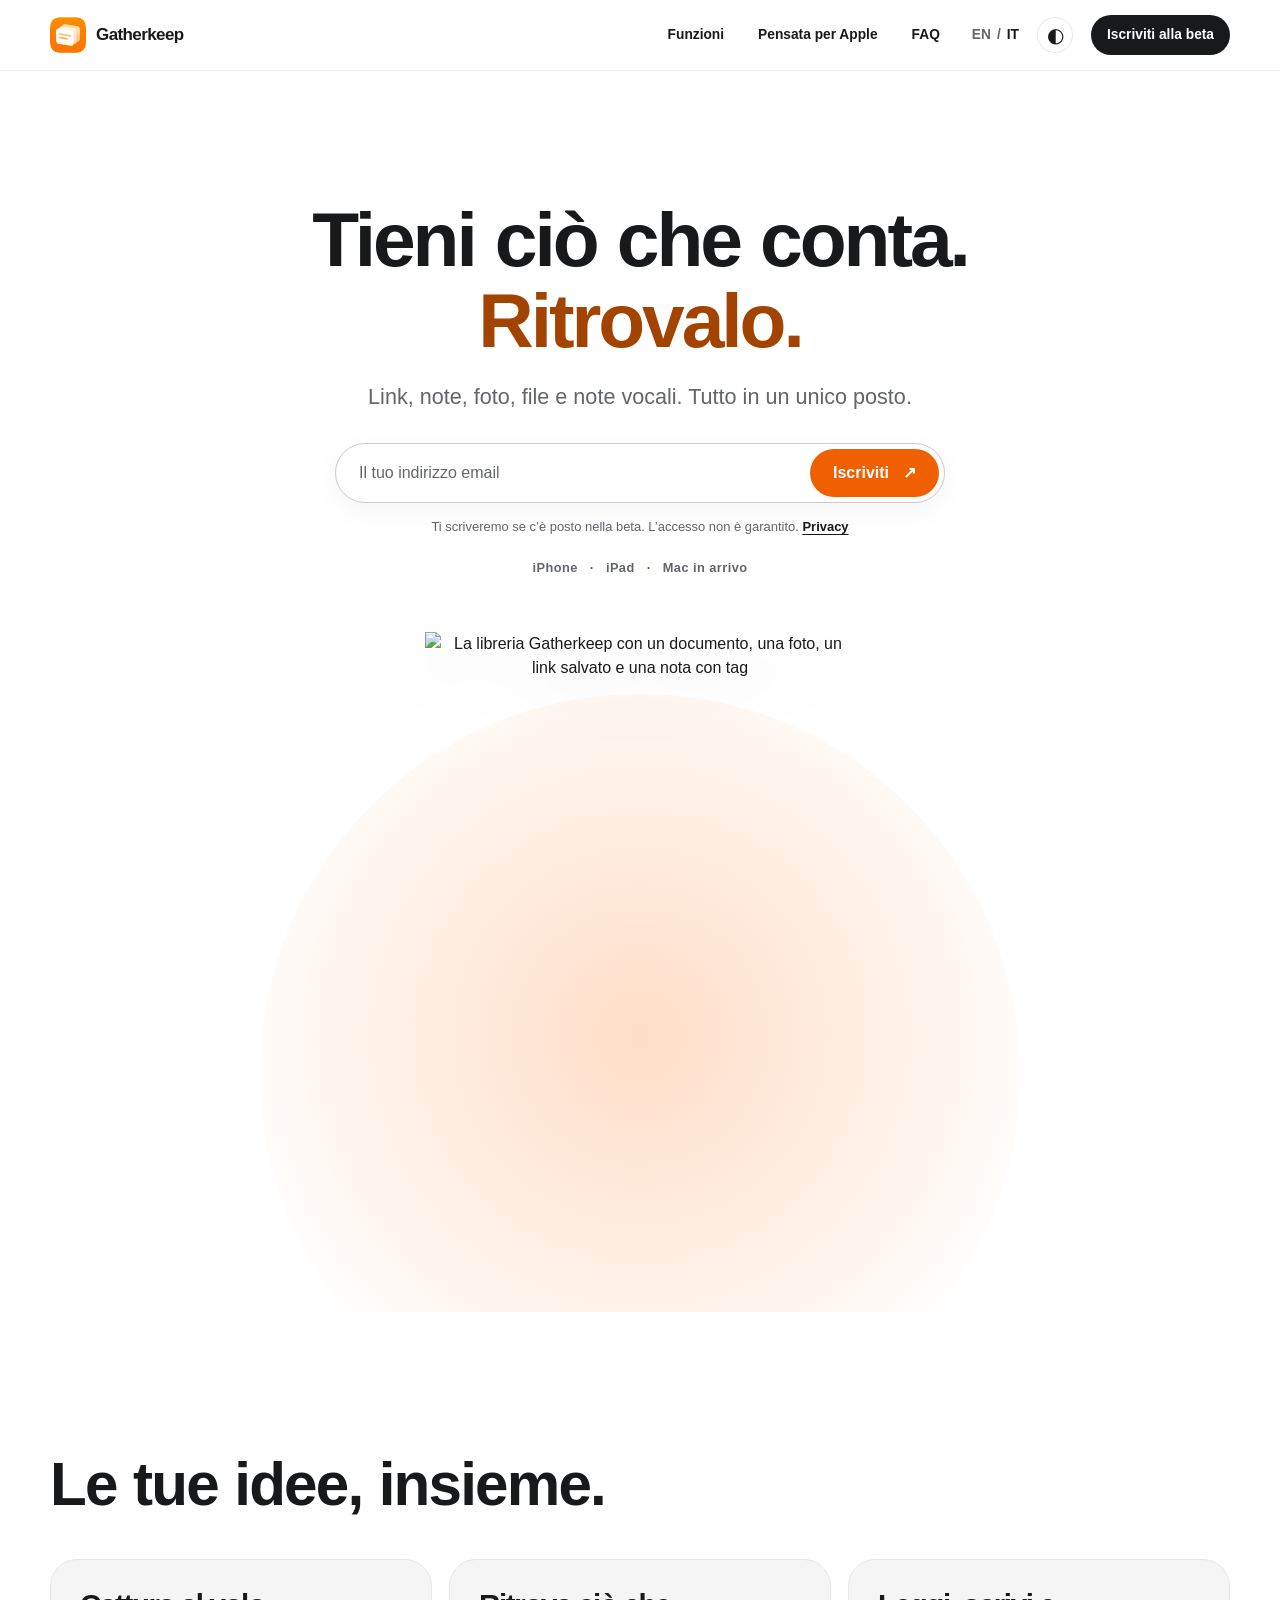
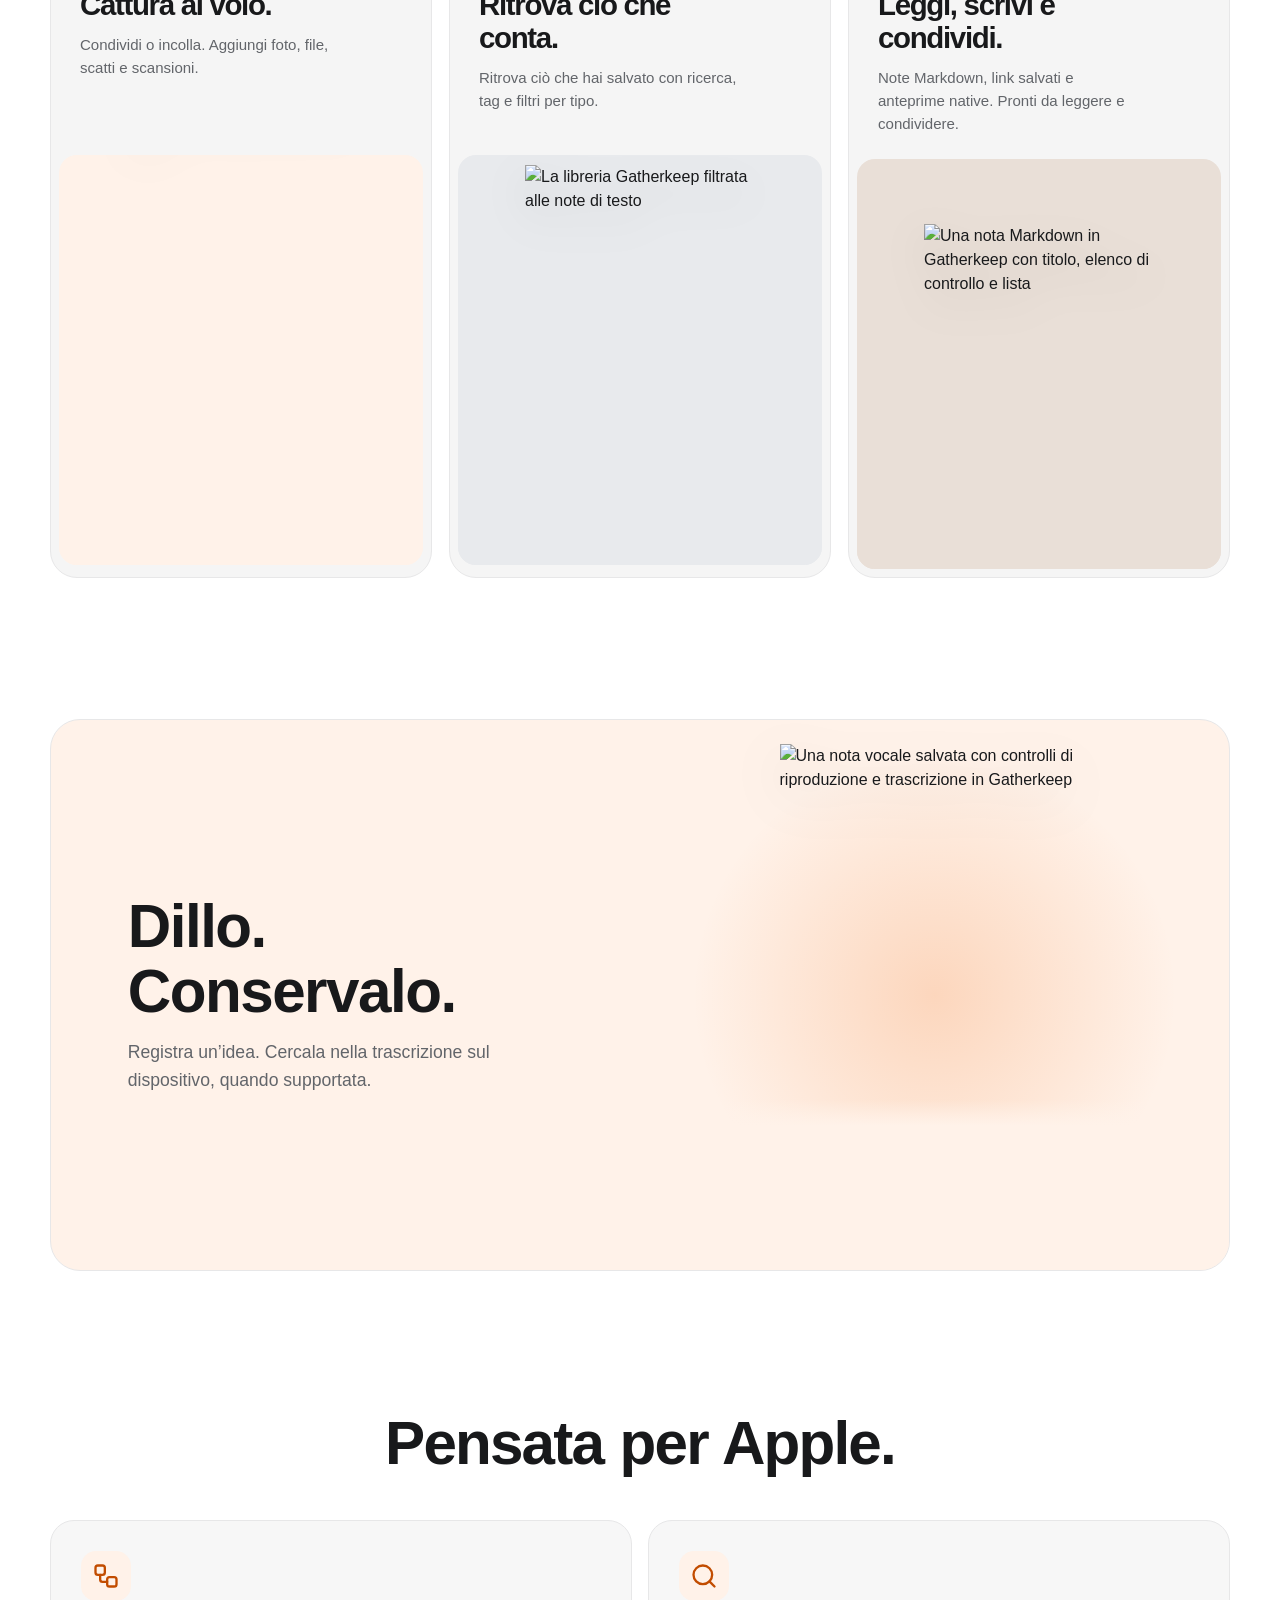
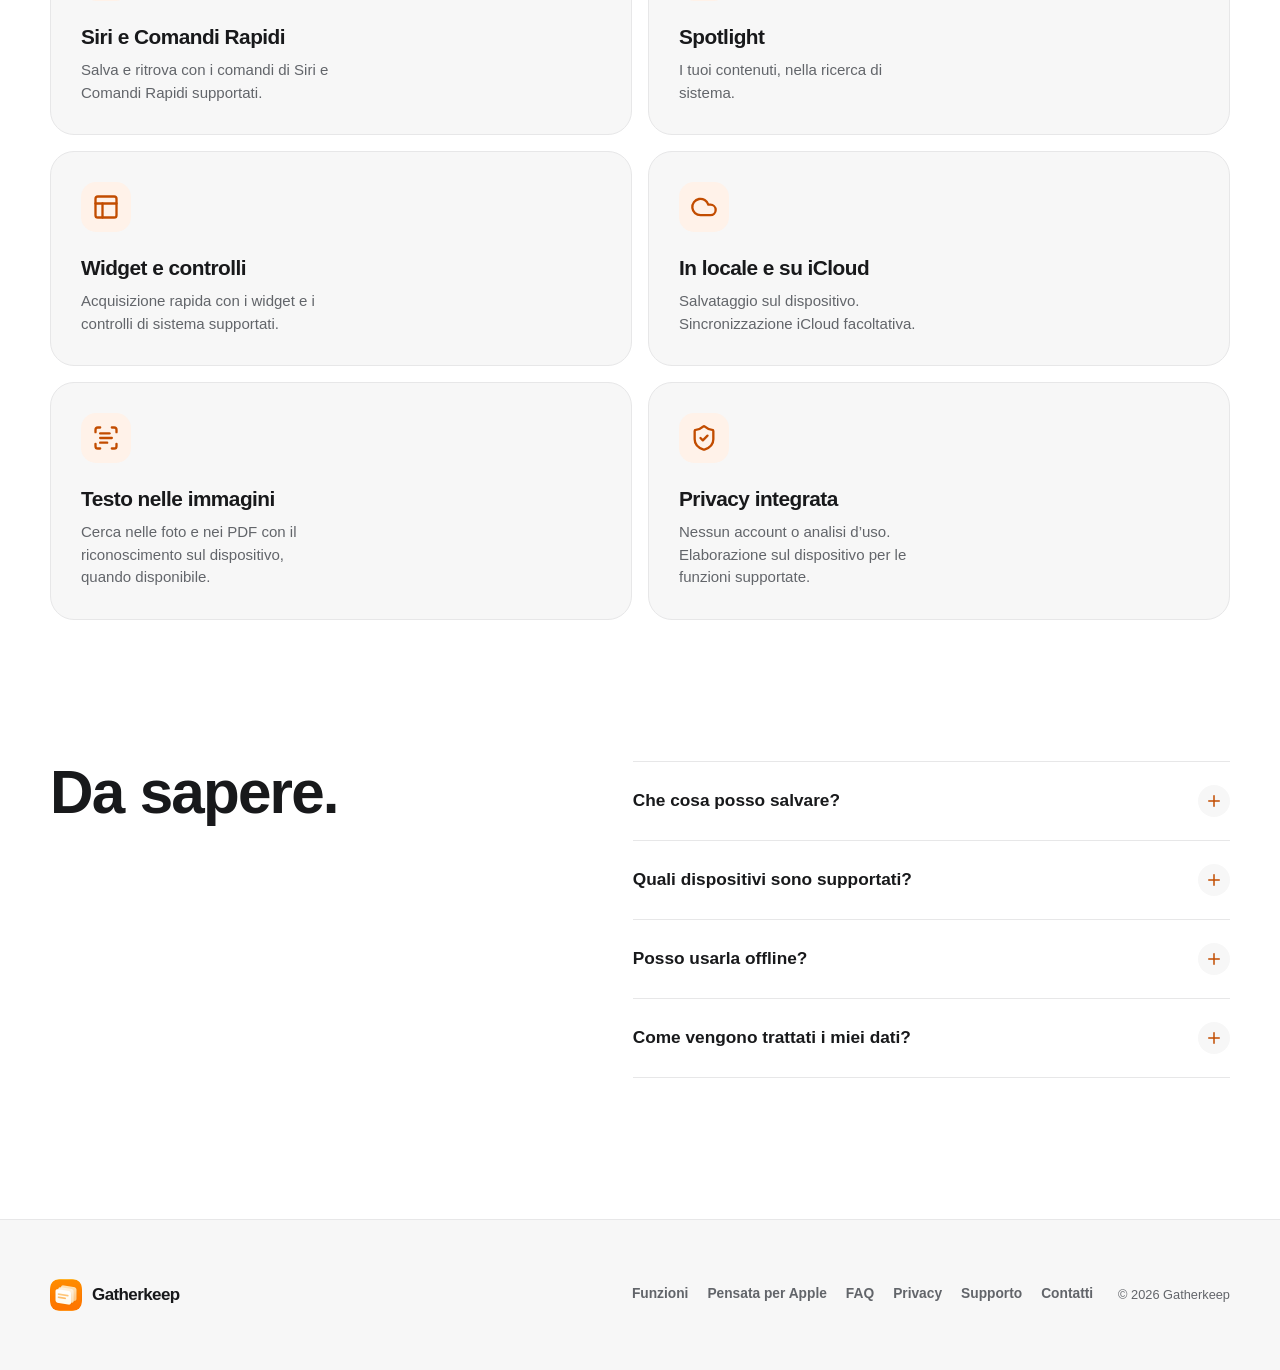
==== commit da154953: "Add social/hreflang metadata, picture sources, honest beta CTA, and docs Co-authored-by: Gerardo Mar" ====
--- a/it/index.html
+++ b/it/index.html
@@ -5,31 +5,52 @@
   <meta name="theme-color" content="#ffffff" media="(prefers-color-scheme: light)"><meta name="theme-color" content="#111214" media="(prefers-color-scheme: dark)">
   <meta name="description" content="Gatherkeep riunisce link, note, foto, documenti e note vocali. Iscriviti alla lista di interesse per la beta.">
   <title>Gatherkeep — Tieni ciò che conta. Ritrovalo.</title>
-  <link rel="icon" type="image/png" href="../assets/gatherkeep-icon.png"><link rel="canonical" href="https://gerardomaruotti.github.io/gatherkeep-site/it/">
-  <link rel="alternate" hreflang="en" href="https://gerardomaruotti.github.io/gatherkeep-site/"><link rel="alternate" hreflang="it" href="https://gerardomaruotti.github.io/gatherkeep-site/it/">
-  <link rel="stylesheet" href="../assets/style.css?v=5"><script src="../assets/site.js?v=4" defer></script>
+  <link rel="icon" type="image/png" href="../assets/gatherkeep-icon.png">
+  <link rel="apple-touch-icon" href="../assets/apple-touch-icon.png">
+  <link rel="canonical" href="https://gerardomaruotti.github.io/gatherkeep-site/it/">
+  <link rel="alternate" hreflang="en" href="https://gerardomaruotti.github.io/gatherkeep-site/">
+  <link rel="alternate" hreflang="it" href="https://gerardomaruotti.github.io/gatherkeep-site/it/">
+  <link rel="alternate" hreflang="x-default" href="https://gerardomaruotti.github.io/gatherkeep-site/">
+  <meta property="og:type" content="website">
+  <meta property="og:site_name" content="Gatherkeep">
+  <meta property="og:title" content="Gatherkeep — Tieni ciò che conta. Ritrovalo.">
+  <meta property="og:description" content="Gatherkeep riunisce link, note, foto, documenti e note vocali. Iscriviti alla lista di interesse per la beta.">
+  <meta property="og:url" content="https://gerardomaruotti.github.io/gatherkeep-site/it/">
+  <meta property="og:locale" content="it_IT">
+  <meta property="og:locale:alternate" content="en_US">
+  <meta property="og:image" content="https://gerardomaruotti.github.io/gatherkeep-site/assets/og-it.png">
+  <meta property="og:image:type" content="image/png">
+  <meta property="og:image:width" content="1200">
+  <meta property="og:image:height" content="630">
+  <meta property="og:image:alt" content="Gatherkeep — Tieni ciò che conta. Ritrovalo. Due schermate di iPhone con la libreria dell’app.">
+  <meta name="twitter:card" content="summary_large_image">
+  <meta name="twitter:title" content="Gatherkeep — Tieni ciò che conta. Ritrovalo.">
+  <meta name="twitter:description" content="Gatherkeep riunisce link, note, foto, documenti e note vocali. Iscriviti alla lista di interesse per la beta.">
+  <meta name="twitter:image" content="https://gerardomaruotti.github.io/gatherkeep-site/assets/og-it.png">
+  <meta name="twitter:image:alt" content="Gatherkeep — Tieni ciò che conta. Ritrovalo. Due schermate di iPhone con la libreria dell’app.">
+  <link rel="stylesheet" href="../assets/style.css?v=6"><script src="../assets/site.js?v=4" defer></script>
 </head>
 <body>
   <header class="site-header"><div class="header-inner">
     <a class="brand" href="#top" aria-label="Gatherkeep, torna all’inizio"><img src="../assets/gatherkeep-icon.png" width="36" height="36" alt=""><span>Gatherkeep</span></a>
     <nav class="desktop-links" aria-label="Navigazione principale"><a href="#features">Funzioni</a><a href="#apple">Pensata per Apple</a><a href="#faq">FAQ</a></nav>
-    <div class="header-actions"><nav class="language-nav" aria-label="Lingua"><a href="../" lang="en">EN</a><span aria-hidden="true">/</span><a href="./" lang="it" aria-current="page">IT</a></nav><button class="theme-toggle" type="button" data-theme-toggle aria-label="Cambia aspetto" title="Cambia aspetto"><span aria-hidden="true">◐</span></button><a class="header-cta" href="#top">Scopri Gatherkeep <span aria-hidden="true">↗</span></a><details class="mobile-menu"><summary aria-label="Apri il menu di navigazione"><span></span><span></span><span></span></summary><nav aria-label="Navigazione mobile"><a href="#features">Funzioni</a><a href="#apple">Pensata per Apple</a><a href="#faq">FAQ</a><a href="#top">Scopri Gatherkeep</a></nav></details></div>
+    <div class="header-actions"><nav class="language-nav" aria-label="Lingua"><a href="../" lang="en">EN</a><span aria-hidden="true">/</span><a href="./" lang="it" aria-current="page">IT</a></nav><button class="theme-toggle" type="button" data-theme-toggle aria-label="Cambia aspetto" title="Cambia aspetto"><span aria-hidden="true">◐</span></button><a class="header-cta" href="#beta">Iscriviti alla beta</a><details class="mobile-menu"><summary aria-label="Apri il menu di navigazione"><span></span><span></span><span></span></summary><nav aria-label="Navigazione mobile"><a href="#features">Funzioni</a><a href="#apple">Pensata per Apple</a><a href="#faq">FAQ</a><a href="#beta">Iscriviti alla beta</a><a href="support/">Supporto</a></nav></details></div>
   </div></header>
   <main id="top">
     <section class="hero content-width" aria-labelledby="hero-title"><div class="hero-copy">
       <h1 id="hero-title">Tieni ciò che conta.<br><span>Ritrovalo.</span></h1>
       <p class="hero-intro">Link, note, foto, file e note vocali. Tutto in un unico posto.</p>
       <div class="beta-block" id="beta"><form class="signup-form" action="https://formspree.io/f/mvkgrbbk" method="post" aria-label="Iscriviti alla lista di interesse per la beta" data-signup-form data-locale="it">
-        <input type="hidden" name="language" value="it"><label class="visually-hidden" for="email">Indirizzo email</label><input id="email" name="email" type="email" autocomplete="email" placeholder="Il tuo indirizzo email" maxlength="254" required><div class="honeypot" aria-hidden="true"><label for="company">Azienda</label><input id="company" name="_gotcha" type="text" tabindex="-1" autocomplete="off"></div><button type="submit">Iscriviti <span aria-hidden="true">↗</span></button>
+        <input type="hidden" name="language" value="it"><label class="visually-hidden" for="email">Indirizzo email</label><input id="email" name="email" type="email" autocomplete="email" placeholder="Il tuo indirizzo email" maxlength="254" required><div class="honeypot" aria-hidden="true" inert><label for="company">Azienda</label><input id="company" name="_gotcha" type="text" tabindex="-1" autocomplete="off"></div><button type="submit">Iscriviti <span aria-hidden="true">↗</span></button>
       </form><p class="form-message" data-form-message role="status" aria-live="polite" tabindex="-1"></p><p class="beta-note" data-beta-note>Ti scriveremo se c’è posto nella beta. L’accesso non è garantito. <a href="privacy/">Privacy</a></p><div class="signup-success" data-signup-success role="status" aria-live="polite" tabindex="-1" hidden><strong>Grazie. Sei nella lista.</strong><p>Ti contatteremo se si libererà un posto nella beta.</p></div></div>
       <p class="platforms">iPhone <span>·</span> iPad <span>·</span> Mac in arrivo</p>
-    </div><div class="hero-stage"><div class="hero-halo" aria-hidden="true"></div><img src="../assets/library-framed.png" width="1350" height="2760" alt="La libreria Gatherkeep con un documento, una foto, un link salvato e una nota con tag" fetchpriority="high"></div></section>
+    </div><div class="hero-stage"><div class="hero-halo" aria-hidden="true"></div><picture><source type="image/avif" srcset="../assets/library-400.avif 400w, ../assets/library-800.avif 800w" sizes="(max-width:540px) min(350px,85vw), (max-width:900px) min(400px,68vw), min(430px,54vw)"><source type="image/webp" srcset="../assets/library-400.webp 400w, ../assets/library-800.webp 800w" sizes="(max-width:540px) min(350px,85vw), (max-width:900px) min(400px,68vw), min(430px,54vw)"><img src="../assets/library-800.png" srcset="../assets/library-400.png 400w, ../assets/library-800.png 800w" sizes="(max-width:540px) min(350px,85vw), (max-width:900px) min(400px,68vw), min(430px,54vw)" width="1350" height="2760" alt="La libreria Gatherkeep con un documento, una foto, un link salvato e una nota con tag" fetchpriority="high"></picture></div></section>
     <section class="section content-width" id="features" aria-labelledby="features-title"><div class="section-heading"><h2 id="features-title">Le tue idee, insieme.</h2></div><div class="feature-grid">
-      <article class="feature-card"><div class="feature-copy"><h3>Cattura al volo.</h3><p>Condividi o incolla. Aggiungi foto, file, scatti e scansioni.</p></div><div class="feature-visual capture-visual"><img src="../assets/capture-framed.png" width="1350" height="2760" alt="Il menu di acquisizione di Gatherkeep con file, foto, fotocamera, scanner, link e note vocali" loading="lazy"></div></article>
-      <article class="feature-card"><div class="feature-copy"><h3>Ritrova ciò che conta.</h3><p>Ritrova ciò che hai salvato con ricerca, tag e filtri per tipo.</p></div><div class="feature-visual find-visual"><img src="../assets/filter-framed.png" width="1350" height="2760" alt="La libreria Gatherkeep filtrata alle note di testo" loading="lazy"></div></article>
-      <article class="feature-card"><div class="feature-copy"><h3>Leggi, scrivi e condividi.</h3><p>Note Markdown, link salvati e anteprime native. Pronti da leggere e condividere.</p></div><div class="feature-visual markdown-visual"><img src="../assets/markdown-framed.png" width="1350" height="2760" alt="Una nota Markdown in Gatherkeep con titolo, elenco di controllo e lista" loading="lazy"></div></article>
+      <article class="feature-card"><div class="feature-copy"><h3>Cattura al volo.</h3><p>Condividi o incolla. Aggiungi foto, file, scatti e scansioni.</p></div><div class="feature-visual capture-visual"><picture><source type="image/avif" srcset="../assets/capture-400.avif 400w, ../assets/capture-800.avif 800w" sizes="(max-width:540px) 215px, 230px"><source type="image/webp" srcset="../assets/capture-400.webp 400w, ../assets/capture-800.webp 800w" sizes="(max-width:540px) 215px, 230px"><img src="../assets/capture-800.png" srcset="../assets/capture-400.png 400w, ../assets/capture-800.png 800w" sizes="(max-width:540px) 215px, 230px" width="1350" height="2760" alt="Il menu di acquisizione di Gatherkeep con file, foto, fotocamera, scanner, link e note vocali" loading="lazy"></picture></div></article>
+      <article class="feature-card"><div class="feature-copy"><h3>Ritrova ciò che conta.</h3><p>Ritrova ciò che hai salvato con ricerca, tag e filtri per tipo.</p></div><div class="feature-visual find-visual"><picture><source type="image/avif" srcset="../assets/filter-400.avif 400w, ../assets/filter-800.avif 800w" sizes="(max-width:540px) 215px, 230px"><source type="image/webp" srcset="../assets/filter-400.webp 400w, ../assets/filter-800.webp 800w" sizes="(max-width:540px) 215px, 230px"><img src="../assets/filter-800.png" srcset="../assets/filter-400.png 400w, ../assets/filter-800.png 800w" sizes="(max-width:540px) 215px, 230px" width="1350" height="2760" alt="La libreria Gatherkeep filtrata alle note di testo" loading="lazy"></picture></div></article>
+      <article class="feature-card"><div class="feature-copy"><h3>Leggi, scrivi e condividi.</h3><p>Note Markdown, link salvati e anteprime native. Pronti da leggere e condividere.</p></div><div class="feature-visual markdown-visual"><picture><source type="image/avif" srcset="../assets/markdown-400.avif 400w, ../assets/markdown-800.avif 800w" sizes="(max-width:540px) 215px, 230px"><source type="image/webp" srcset="../assets/markdown-400.webp 400w, ../assets/markdown-800.webp 800w" sizes="(max-width:540px) 215px, 230px"><img src="../assets/markdown-800.png" srcset="../assets/markdown-400.png 400w, ../assets/markdown-800.png 800w" sizes="(max-width:540px) 215px, 230px" width="1350" height="2760" alt="Una nota Markdown in Gatherkeep con titolo, elenco di controllo e lista" loading="lazy"></picture></div></article>
     </div></section>
-    <section class="section content-width voice-section" aria-labelledby="voice-title"><div class="voice-panel"><div class="voice-copy"><h2 id="voice-title">Dillo. Conservalo.</h2><p>Registra un’idea. Cercala nella trascrizione sul dispositivo, quando supportata.</p></div><div class="voice-visual"><img src="../assets/voice-framed.png" width="1350" height="2760" alt="Una nota vocale salvata con controlli di riproduzione e trascrizione in Gatherkeep" loading="lazy"></div></div></section>
+    <section class="section content-width voice-section" aria-labelledby="voice-title"><div class="voice-panel"><div class="voice-copy"><h2 id="voice-title">Dillo. Conservalo.</h2><p>Registra un’idea. Cercala nella trascrizione sul dispositivo, quando supportata.</p></div><div class="voice-visual"><picture><source type="image/avif" srcset="../assets/voice-400.avif 400w, ../assets/voice-800.avif 800w" sizes="(max-width:540px) 235px, 310px"><source type="image/webp" srcset="../assets/voice-400.webp 400w, ../assets/voice-800.webp 800w" sizes="(max-width:540px) 235px, 310px"><img src="../assets/voice-800.png" srcset="../assets/voice-400.png 400w, ../assets/voice-800.png 800w" sizes="(max-width:540px) 235px, 310px" width="1350" height="2760" alt="Una nota vocale salvata con controlli di riproduzione e trascrizione in Gatherkeep" loading="lazy"></picture></div></div></section>
     <section class="section content-width apple-section" id="apple" aria-labelledby="apple-title"><div class="section-heading"><h2 id="apple-title">Pensata per Apple.</h2></div><div class="integration-grid">
       <article class="integration-card"><span class="integration-icon"><img src="../assets/icons/workflow.svg" width="28" height="28" alt=""></span><h3>Siri e Comandi Rapidi</h3><p>Salva e ritrova con i comandi di Siri e Comandi Rapidi supportati.</p></article>
       <article class="integration-card"><span class="integration-icon"><img src="../assets/icons/search.svg" width="28" height="28" alt=""></span><h3>Spotlight</h3><p>I tuoi contenuti, nella ricerca di sistema.</p></article>
@@ -45,6 +66,6 @@
       <details><summary>Come vengono trattati i miei dati?<span class="faq-icon" aria-hidden="true"><img class="faq-plus" src="../assets/icons/plus.svg" width="18" height="18" alt=""><img class="faq-minus" src="../assets/icons/minus.svg" width="18" height="18" alt=""></span></summary><p>I contenuti restano sul dispositivo, con iCloud facoltativo. Nessun account Gatherkeep o analisi d’uso. Le funzioni supportate elaborano i dati sul dispositivo.</p></details>
     </div></section>
   </main>
-  <footer class="site-footer"><div class="content-width footer-inner"><div class="footer-brand"><img src="../assets/gatherkeep-icon.png" width="32" height="32" alt=""><span>Gatherkeep</span></div><nav aria-label="Navigazione a piè di pagina"><a href="#features">Funzioni</a><a href="#apple">Pensata per Apple</a><a href="#faq">FAQ</a><a href="privacy/">Privacy</a><a href="mailto:maruotti@icloud.com">Contatti</a></nav><p>© <span data-year>2026</span> Gatherkeep</p></div></footer>
+  <footer class="site-footer"><div class="content-width footer-inner"><div class="footer-brand"><img src="../assets/gatherkeep-icon.png" width="32" height="32" alt=""><span>Gatherkeep</span></div><nav aria-label="Navigazione a piè di pagina"><a href="#features">Funzioni</a><a href="#apple">Pensata per Apple</a><a href="#faq">FAQ</a><a href="privacy/">Privacy</a><a href="support/">Supporto</a><a href="mailto:maruotti@icloud.com">Contatti</a></nav><p>© <span data-year>2026</span> Gatherkeep</p></div></footer>
 </body>
 </html>
